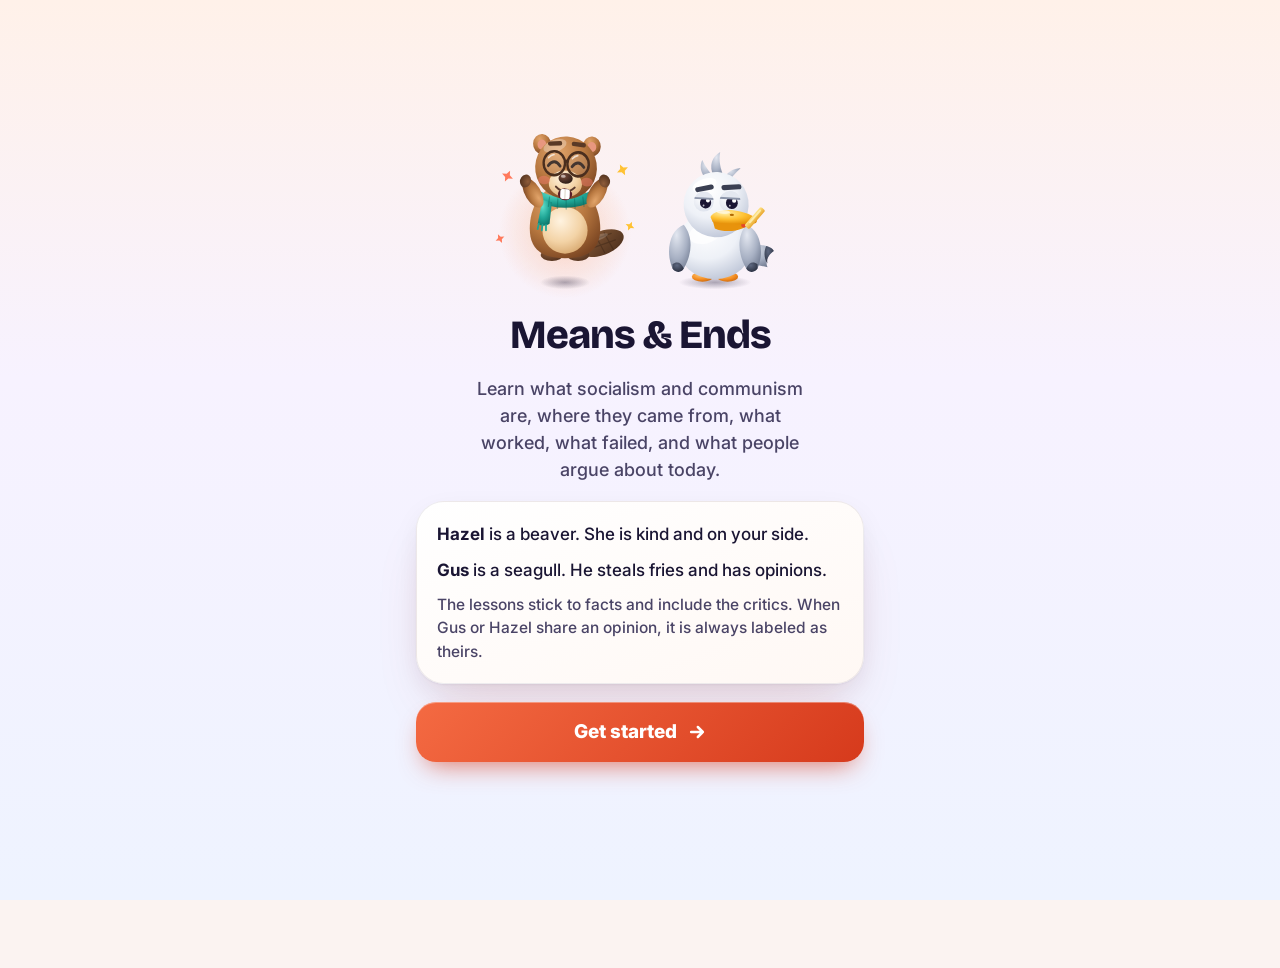
==== index.html @ 2f2f511d "Add game engine, mascots, first two levels of lessons and content checks Co-Authored-By: Claude Fabl" ====
<!doctype html>
<html lang="en">
<head>
<meta charset="utf-8">
<meta name="viewport" content="width=device-width, initial-scale=1, viewport-fit=cover">
<title>Means &amp; Ends</title>
<meta name="description" content="Learn what socialism and communism are, where they came from, what worked and what failed.">
<meta name="theme-color" content="#FFF1E9">
<link rel="manifest" href="manifest.webmanifest">
<link rel="icon" href="icons/icon-192.png">
<link rel="apple-touch-icon" href="icons/apple-touch-icon.png">
<meta name="apple-mobile-web-app-capable" content="yes">
<meta name="mobile-web-app-capable" content="yes">
<meta name="apple-mobile-web-app-title" content="Means & Ends">
<meta name="apple-mobile-web-app-status-bar-style" content="default">
<link rel="preconnect" href="https://fonts.googleapis.com">
<link rel="preconnect" href="https://fonts.gstatic.com" crossorigin>
<link rel="stylesheet" href="https://fonts.googleapis.com/css2?family=Bricolage+Grotesque:opsz,wght@12..96,600;12..96,700;12..96,800&family=Inter:wght@400;500;600;700;800;900&display=swap">
<style>
/* Means & Ends. Soft, layered, modern: big radii, gentle gradients, frosted bars, vermilion accent. */
:root{
  --bg:linear-gradient(180deg,#FFF1E9 0%,#F7F2FF 42%,#EEF3FF 100%);--bgflat:#FBF3F1;
  --card:linear-gradient(160deg,#FFFFFF 0%,#FFF8F4 100%);--solid:#FFFFFF;--line:rgba(26,21,51,.08);
  --glass:rgba(255,255,255,.75);--bar:rgba(255,250,247,.68);
  --sh:0 1px 2px rgba(26,21,51,.05),0 10px 30px -6px rgba(26,21,51,.10),0 30px 60px -20px rgba(214,58,28,.16);
  --shs:0 1px 2px rgba(26,21,51,.06),0 6px 16px -6px rgba(26,21,51,.14);
  --ink:#1A1533;--ink2:#4A4466;--ink3:#6F6890;
  --acc:#F2603A;--acct:#C2341B;--accs:rgba(242,96,58,.13);
  --btn:linear-gradient(135deg,#F46A42 0%,#D63A1C 100%);--btnsh:0 12px 26px -10px rgba(214,58,28,.7),inset 0 1px 0 rgba(255,255,255,.35);
  --halo:radial-gradient(circle,rgba(255,177,92,.45) 0%,rgba(255,177,92,0) 70%);
  --track:rgba(26,21,51,.10);--flame:#D9580A;--heart:#D81B50;
  --ok:#0E8A44;--okt:#0B6E36;--oks:rgba(14,138,68,.12);--okbtn:linear-gradient(135deg,#27B565 0%,#0E8A44 100%);
  --bad:#D0224F;--badt:#B01840;--bads:rgba(208,34,79,.10);--badbtn:linear-gradient(135deg,#F0477A 0%,#C81E46 100%);
  --teal:#0D7C6F;--teals:rgba(31,165,149,.14);--gold:#B77700;
  --sel:linear-gradient(135deg,#FFF0E8 0%,#FFE2D4 100%);--selline:#F2603A;
  --ring:rgba(255,255,255,.7);--glow:rgba(242,96,58,.45);
  --lock:radial-gradient(circle at 35% 28%,#FFFFFF 0%,#F1EEF8 60%,#DCD6EA 100%);--locksh:0 10px 20px -8px rgba(26,21,51,.28),inset 0 -5px 8px rgba(26,21,51,.08),inset 0 4px 8px rgba(255,255,255,.9);--lockink:#7C7499;
  --h1:#D7F0E2;--h2:#E9F6EF;--h3:#E6F1FB;--h4:#EFF5FC;--tree1:#8FDBA8;--tree2:#3E9C63;--trunk:#9A6E4C;
  --roof:#C9C2E6;--bldg:#FFFFFF;--bldg2:#E4E0F2;--road:#FFF9F3;--roade:#F0E3D6;--roadd:#E2C9B2;--water:#BFE3F5;--sun:#FFD68A;
  --sheet:rgba(255,253,251,.94);--bubble:#FFFFFF;
  color-scheme:light;
}
:root[data-theme=dark]{
  --bg:radial-gradient(130% 70% at 50% 0%,#3B1631 0%,#1B1233 45%,#0D0A1C 100%);--bgflat:#150F28;
  --card:linear-gradient(160deg,rgba(255,255,255,.09) 0%,rgba(255,255,255,.04) 100%);--solid:#241B40;--line:rgba(255,255,255,.10);
  --glass:rgba(255,255,255,.08);--bar:rgba(20,14,38,.66);
  --sh:0 1px 2px rgba(0,0,0,.3),0 18px 40px -10px rgba(0,0,0,.55),0 0 60px -20px rgba(255,106,77,.35);
  --shs:0 6px 16px -6px rgba(0,0,0,.5);
  --ink:#F6F2FF;--ink2:#C9C2E0;--ink3:#A79FC4;
  --acc:#FF7A57;--acct:#FF9677;--accs:rgba(255,122,87,.16);
  --btn:linear-gradient(135deg,#FF7550 0%,#DA3E1F 100%);--btnsh:0 0 34px -4px rgba(255,106,77,.55),inset 0 1px 0 rgba(255,255,255,.3);
  --halo:radial-gradient(circle,rgba(255,140,90,.35) 0%,rgba(255,140,90,0) 70%);
  --track:rgba(255,255,255,.14);--flame:#FF9A4A;--heart:#FF5C82;
  --ok:#3DDC84;--okt:#6BE8A2;--oks:rgba(61,220,132,.14);--okbtn:linear-gradient(135deg,#2FBF6E 0%,#12894A 100%);
  --bad:#FF5C82;--badt:#FF8FA9;--bads:rgba(255,92,130,.14);--badbtn:linear-gradient(135deg,#F0477A 0%,#C81E46 100%);
  --teal:#5FE0CC;--teals:rgba(95,224,204,.14);--gold:#FFC65C;
  --sel:linear-gradient(135deg,rgba(255,122,87,.30) 0%,rgba(255,122,87,.16) 100%);--selline:#FF7A57;
  --ring:rgba(255,255,255,.07);--glow:rgba(255,106,77,.6);
  --lock:radial-gradient(circle at 35% 28%,#4A4168 0%,#2E2747 60%,#1E1833 100%);--locksh:0 10px 20px -8px rgba(0,0,0,.6),inset 0 -5px 8px rgba(0,0,0,.3),inset 0 3px 6px rgba(255,255,255,.12);--lockink:#A79FC4;
  --h1:#1E2A40;--h2:#161C30;--h3:#241D40;--h4:#1A1530;--tree1:#3F8F6A;--tree2:#1D4D3A;--trunk:#5A4234;
  --roof:#4B3F78;--bldg:#2E2748;--bldg2:#3B3360;--road:#2A2344;--roade:#1F1A36;--roadd:#5B4F86;--water:#1F3A5C;--sun:#7A4A5E;
  --sheet:rgba(30,22,54,.94);--bubble:#2E2450;
  color-scheme:dark;
}
*{box-sizing:border-box;-webkit-tap-highlight-color:transparent}
html{-webkit-text-size-adjust:100%}
body{margin:0;min-height:100vh;min-height:100dvh;background:var(--bgflat);color:var(--ink);font:500 17px/1.5 Inter,system-ui,-apple-system,sans-serif;overscroll-behavior-y:none}
body::before{content:"";position:fixed;inset:0;background:var(--bg);z-index:-1}
h1,h2,h3,.disp{font-family:'Bricolage Grotesque',Inter,sans-serif;letter-spacing:-.025em;line-height:1.1;margin:0}
h1{font-weight:800;font-size:32px}h2{font-weight:800;font-size:26px}h3{font-weight:800;font-size:21px}
p{margin:0}button,input,select,textarea{font:inherit;color:inherit}
button{cursor:pointer;border:0;background:none;padding:0;touch-action:manipulation}
.muted{color:var(--ink2)}.num{font-variant-numeric:tabular-nums}
:focus-visible{outline:3px solid var(--acc);outline-offset:3px;border-radius:12px}
.mascot{display:inline-block;line-height:0;flex-shrink:0}.mascot svg{display:block;overflow:visible}
#app{max-width:480px;margin:0 auto;padding:calc(96px + env(safe-area-inset-top)) 0 calc(104px + env(safe-area-inset-bottom));min-height:100dvh;position:relative}
.page{padding:0 16px;display:flex;flex-direction:column;gap:18px}

/* bars */
.top{position:fixed;left:0;right:0;top:0;z-index:20;background:var(--bar);backdrop-filter:blur(22px) saturate(1.6);-webkit-backdrop-filter:blur(22px) saturate(1.6);border-bottom:1px solid var(--line);padding-top:env(safe-area-inset-top)}
.topin{max-width:480px;margin:0 auto;padding:12px 16px 10px;display:flex;flex-direction:column;gap:8px}
.toprow{display:flex;align-items:center;justify-content:space-between;gap:10px}
.pill{display:inline-flex;align-items:center;gap:6px;min-height:44px;padding:0 14px;border-radius:22px;border:1px solid var(--line);background:var(--glass);font-weight:700;font-size:16px;box-shadow:var(--shs);transition:transform .15s}
.pill:active{transform:scale(.96)}
.stats{display:flex;align-items:center;gap:14px}
.stat{display:flex;align-items:center;gap:4px;font-weight:800;font-size:18px;min-height:44px}
.stat small{font-weight:600;font-size:13px;color:var(--ink2)}
.stat.flame{color:var(--flame)}.stat.heart{color:var(--heart)}
.slim[hidden]{display:none}
.slim{align-self:center;display:flex;align-items:center;gap:6px;min-height:32px;padding:0 14px;border-radius:999px;background:var(--accs);color:var(--acct);font-weight:700;font-size:13.5px}
.nav{position:fixed;left:0;right:0;bottom:0;z-index:20;background:var(--bar);backdrop-filter:blur(22px) saturate(1.6);-webkit-backdrop-filter:blur(22px) saturate(1.6);border-top:1px solid var(--line);padding-bottom:env(safe-area-inset-bottom)}
.navin{max-width:480px;margin:0 auto;display:grid;grid-template-columns:repeat(4,minmax(0,1fr));padding:8px 10px 12px}
.tab{display:flex;flex-direction:column;align-items:center;gap:3px;color:var(--ink2);font-weight:700;font-size:12.5px;min-height:56px}
.tab i{display:flex;align-items:center;justify-content:center;width:60px;height:36px;border-radius:18px;transition:transform .35s cubic-bezier(.3,1.7,.5,1),background .2s}
.tab.on{color:var(--acct);font-weight:800}
.tab.on i{background:var(--btn);color:#fff;box-shadow:0 6px 14px -4px rgba(214,58,28,.55);transform:translateY(-2px)}
.tab.on i svg{animation:pop .45s cubic-bezier(.3,1.7,.5,1)}
@keyframes pop{0%{transform:scale(.6) rotate(-12deg)}100%{transform:none}}

/* cards and buttons */
.card{background:var(--card);border:1px solid var(--line);border-radius:28px;box-shadow:var(--sh);padding:20px}
.btn{display:flex;align-items:center;justify-content:center;gap:10px;min-height:60px;width:100%;padding:0 22px;border-radius:20px;background:var(--btn);color:#fff;font-weight:800;font-size:19px;box-shadow:var(--btnsh);transition:transform .15s,filter .15s,opacity .2s}
.btn:active{transform:scale(.97);filter:brightness(.94)}
.btn.sm{min-height:46px;width:auto;font-size:15.5px;border-radius:16px;padding:0 16px}
.btn.ghost{background:var(--glass);color:var(--ink);border:1px solid var(--line);box-shadow:var(--shs)}
.btn.ok{background:var(--okbtn);box-shadow:0 12px 26px -10px rgba(14,138,68,.75),inset 0 1px 0 rgba(255,255,255,.3)}
.btn.bad{background:var(--badbtn);box-shadow:0 12px 26px -10px rgba(200,30,70,.7),inset 0 1px 0 rgba(255,255,255,.3)}
.btn[disabled]{background:var(--track);color:var(--ink3);box-shadow:none;cursor:default}
.link{color:var(--acct);font-weight:700;text-decoration:underline;text-underline-offset:3px;min-height:44px;display:inline-flex;align-items:center}
.chip{display:inline-flex;align-items:center;gap:7px;padding:6px 12px;border-radius:999px;background:var(--accs);color:var(--acct);font-weight:800;font-size:13.5px}
.chip.teal{background:var(--teals);color:var(--teal)}
.kicker{font-weight:700;font-size:13px;letter-spacing:.04em;text-transform:uppercase;color:var(--acct)}

/* home */
.today{margin:34px 16px 0;display:flex;flex-direction:column;gap:14px;position:relative}
.todayrow{display:flex;align-items:flex-end;gap:6px;min-height:132px}
.todaym{position:relative;width:146px;height:140px;flex-shrink:0;margin:-52px 0 0 -14px}
.todaym::before{content:"";position:absolute;left:6px;top:20px;width:140px;height:140px;border-radius:50%;background:var(--halo)}
.todaym .mascot{position:absolute;left:0;bottom:-14px}
.todayt{display:flex;flex-direction:column;gap:5px;padding-bottom:6px;min-width:0}
.todayt b{font:800 28px/1.06 'Bricolage Grotesque',Inter,sans-serif;letter-spacing:-.03em}
.todayt span:last-child{font-size:15px;line-height:1.35;color:var(--ink2)}
.uhead{margin:34px 16px 0;display:flex;flex-direction:column;gap:8px}
.uhead .row{display:flex;align-items:center;justify-content:space-between;gap:8px;flex-wrap:wrap}
.uhead p{font-size:16.5px;line-height:1.45;color:var(--ink2)}
.stage{position:relative;width:100%;margin-top:10px;overflow:hidden}
.stage>svg{position:absolute;left:0;top:0;width:100%;height:100%}
.node{position:absolute;width:66px;height:66px;margin:-33px 0 0 -33px;border-radius:50%;display:flex;align-items:center;justify-content:center;color:#fff;transition:transform .2s cubic-bezier(.3,1.7,.5,1);z-index:2}
.node:active{transform:scale(.92)}
.node.done{background:radial-gradient(circle at 35% 28%,#FF9A6E 0%,#EE5530 50%,#B8301A 100%);box-shadow:0 12px 22px -8px rgba(190,50,20,.6),inset 0 -6px 10px rgba(80,10,0,.25),inset 0 4px 8px rgba(255,255,255,.45)}
.node.cur{width:78px;height:78px;margin:-39px 0 0 -39px;background:radial-gradient(circle at 35% 28%,#FFA27A 0%,#F2603A 45%,#C2341B 100%);box-shadow:0 0 0 10px var(--ring),0 0 40px 8px var(--glow),0 14px 26px -8px rgba(200,55,25,.7),inset 0 -7px 12px rgba(80,10,0,.28),inset 0 5px 10px rgba(255,255,255,.5);animation:breathe 2.6s ease-in-out infinite}
@keyframes breathe{50%{box-shadow:0 0 0 13px var(--ring),0 0 54px 14px var(--glow),0 14px 26px -8px rgba(200,55,25,.7),inset 0 -7px 12px rgba(80,10,0,.28),inset 0 5px 10px rgba(255,255,255,.5)}}
.node.lock{background:var(--lock);box-shadow:var(--locksh);color:var(--lockink)}
.node.cp{border-radius:22px}
.node.cp.done{background:radial-gradient(circle at 35% 28%,#FFE08A 0%,#F2B21D 50%,#B77700 100%);box-shadow:0 12px 22px -8px rgba(183,119,0,.6),inset 0 -6px 10px rgba(80,50,0,.25),inset 0 4px 8px rgba(255,255,255,.5)}
.tip{position:absolute;transform:translate(-50%,-100%);padding:7px 14px;border-radius:14px;background:var(--bubble);color:var(--acct);font-weight:800;font-size:15px;box-shadow:var(--shs);z-index:3;white-space:nowrap;animation:bob 2s ease-in-out infinite;pointer-events:none}
@keyframes bob{50%{transform:translate(-50%,calc(-100% - 5px))}}
.walker{position:absolute;z-index:3;transition:left .9s cubic-bezier(.5,0,.3,1),top .9s cubic-bezier(.5,0,.3,1);transform:translate(-50%,-88%)}
.nlabel{position:absolute;font-weight:700;font-size:13.5px;line-height:1.25;color:var(--ink2);width:118px;z-index:2;pointer-events:none}
.nlabel.cur{color:var(--ink);font-weight:800}

/* session overlay */
#ov{position:fixed;inset:0;z-index:40;display:none;background:var(--bgflat);overflow:hidden}
#ov::before{content:"";position:absolute;inset:0;background:var(--bg)}
#ov.on{display:block}
#conf{position:absolute;inset:0;width:100%;height:100%;z-index:0;pointer-events:none}
.sess{position:relative;z-index:1;max-width:480px;height:100%;margin:0 auto;display:flex;flex-direction:column;padding-top:env(safe-area-inset-top)}
.shead{display:flex;align-items:center;gap:12px;padding:14px 16px 6px}
.x{width:44px;height:44px;border-radius:50%;border:1px solid var(--line);background:var(--glass);color:var(--ink2);display:flex;align-items:center;justify-content:center;box-shadow:var(--shs);flex-shrink:0}
.prog{flex:1;height:16px;border-radius:8px;background:var(--track);overflow:hidden}
.prog i{display:block;height:100%;border-radius:8px;background:var(--btn);box-shadow:inset 0 3px 0 rgba(255,255,255,.35);transition:width .5s cubic-bezier(.3,1.4,.5,1)}
.sbody{flex:1;overflow-y:auto;padding:10px 16px 20px;display:flex;flex-direction:column;gap:16px;-webkit-overflow-scrolling:touch}
.sfoot{padding:10px 16px calc(18px + env(safe-area-inset-bottom))}
.qtop{display:flex;align-items:center;justify-content:space-between;min-height:34px;gap:8px}
.combo{display:inline-flex;align-items:center;gap:6px;padding:7px 14px;border-radius:999px;background:linear-gradient(135deg,#FF9A3D,#E8550F);color:#fff;font-weight:900;font-size:15px;box-shadow:0 8px 20px -6px rgba(232,101,15,.6);transform:rotate(-3deg);animation:pop .5s cubic-bezier(.3,1.9,.5,1)}
.qrow{display:flex;align-items:flex-end;gap:4px;min-height:112px}
.qrow h1{flex:1;font-size:26px;line-height:1.18}
.qrow .mascot{margin-right:-8px}
.fig{margin:0;display:flex;flex-direction:column;gap:10px;padding:18px 20px;border-radius:24px;background:var(--card);border:1px solid var(--line);box-shadow:var(--sh)}
.fig blockquote{margin:0;font:700 18.5px/1.4 'Bricolage Grotesque',Inter,sans-serif;letter-spacing:-.01em}
.fig figcaption{font-weight:600;font-size:14px;color:var(--ink2)}
.fig.case p{font-size:17px;line-height:1.5;font-weight:500}
.bars{display:flex;flex-direction:column;gap:9px}
.bar{display:grid;grid-template-columns:minmax(0,38%) 1fr auto;gap:8px;align-items:center;font-weight:700;font-size:14.5px}
.bar i{display:block;height:18px;border-radius:9px;background:var(--btn);min-width:4px}
.bar:nth-child(even) i{background:linear-gradient(135deg,#5FE0CC,#1FA595)}
.opts{display:grid;grid-template-columns:1fr;gap:12px}
.opts.two{grid-template-columns:repeat(2,minmax(0,1fr))}
.opt{position:relative;min-height:68px;padding:16px 18px;border-radius:22px;text-align:left;font-weight:700;font-size:17px;line-height:1.3;display:flex;align-items:center;justify-content:space-between;gap:10px;background:var(--card);border:2px solid var(--line);box-shadow:var(--shs);transition:transform .16s cubic-bezier(.3,1.6,.5,1),box-shadow .2s,border-color .15s,background .15s}
.opts.two .opt{min-height:92px}
.opt:active{transform:scale(.96);box-shadow:none}
.opt.sel{background:var(--sel);border-color:var(--selline);box-shadow:0 0 0 4px var(--accs),0 14px 28px -10px rgba(214,58,28,.5);transform:translateY(-3px) scale(1.015)}
.opt.ok{background:var(--okbtn);border-color:transparent;color:#fff}
.opt.bad{background:var(--badbtn);border-color:transparent;color:#fff}
.opt.dim{opacity:.55}
.opt .mk{flex-shrink:0;width:28px;height:28px;border-radius:50%;background:rgba(255,255,255,.28);display:flex;align-items:center;justify-content:center}
.opt .n{flex-shrink:0;width:30px;height:30px;border-radius:50%;background:var(--btn);color:#fff;font-weight:800;font-size:15px;display:flex;align-items:center;justify-content:center}
.locked .opt{pointer-events:none}
.cols{display:grid;grid-template-columns:repeat(2,minmax(0,1fr));gap:10px}
.cols .opt{min-height:60px;padding:12px 14px;font-size:15.5px}
.buckets{display:grid;gap:10px;grid-template-columns:repeat(2,minmax(0,1fr))}
.buckets.three{grid-template-columns:repeat(3,minmax(0,1fr))}
.bucket{min-height:112px;border-radius:22px;border:2px dashed var(--ink3);padding:10px;display:flex;flex-direction:column;gap:8px;align-items:stretch;text-align:left;background:var(--glass)}
.bucket.hot{border-color:var(--acc);background:var(--accs)}
.bucket b{font-weight:800;font-size:14.5px;color:var(--ink2)}
.tok{min-height:44px;padding:9px 13px;border-radius:15px;background:var(--card);border:2px solid var(--line);box-shadow:var(--shs);font-weight:700;font-size:15px;line-height:1.25;text-align:left;transition:transform .16s cubic-bezier(.3,1.6,.5,1)}
.tok:active{transform:scale(.95)}
.tok.sel{background:var(--sel);border-color:var(--selline);box-shadow:0 0 0 4px var(--accs)}
.tok.ok{background:var(--oks);border-color:var(--ok)}.tok.bad{background:var(--bads);border-color:var(--bad)}
.pool{display:flex;flex-wrap:wrap;gap:8px;min-height:48px}
.hint{font-weight:600;font-size:14.5px;color:var(--ink2)}
textarea.ans{width:100%;min-height:120px;border-radius:20px;border:2px solid var(--line);background:var(--solid);padding:14px 16px;font-size:16.5px;line-height:1.45;resize:vertical}
.model{padding:16px 18px;border-radius:22px;background:var(--teals);font-size:16px;line-height:1.5}
.model b{display:block;font-size:12px;letter-spacing:.06em;text-transform:uppercase;color:var(--teal);margin-bottom:4px}
.rate{display:grid;grid-template-columns:repeat(3,minmax(0,1fr));gap:8px}
.teach{display:flex;flex-direction:column;gap:14px}
.teach .fact{padding:20px;border-radius:26px;background:var(--card);border:1px solid var(--line);box-shadow:var(--sh);font-size:18.5px;line-height:1.5;font-weight:500}
.teach .fact b{font-weight:800}
.shake{animation:shake .45s}
@keyframes shake{20%{transform:translateX(-9px)}40%{transform:translateX(8px)}60%{transform:translateX(-6px)}80%{transform:translateX(4px)}}

/* feedback sheet */
.sheet{position:absolute;left:0;right:0;bottom:0;z-index:4;max-width:480px;margin:0 auto;max-height:86%;overflow-y:auto;display:flex;flex-direction:column;gap:12px;padding:22px 18px calc(22px + env(safe-area-inset-bottom));border-radius:32px 32px 0 0;background:var(--sheet);border-top:1px solid var(--line);box-shadow:0 -20px 50px -20px rgba(26,21,51,.35);backdrop-filter:blur(24px);-webkit-backdrop-filter:blur(24px);animation:up .5s cubic-bezier(.25,1.35,.5,1)}
@keyframes up{0%{transform:translateY(100%)}100%{transform:none}}
.shd{display:flex;align-items:center;gap:10px}
.shd .dot{width:36px;height:36px;border-radius:50%;display:flex;align-items:center;justify-content:center;flex-shrink:0}
.shd b{font:800 27px 'Bricolage Grotesque',Inter,sans-serif;letter-spacing:-.02em}
.shd .r{margin-left:auto;font-weight:800;font-size:15px}
.sheet.ok .shd{color:var(--okt)}.sheet.ok .dot{background:var(--okbtn)}
.sheet.bad .shd{color:var(--badt)}.sheet.bad .dot{background:var(--badbtn)}
.sheet.ok .r{padding:6px 12px;border-radius:999px;background:var(--oks)}
.sheet p{font-size:16px;line-height:1.5}
.say{display:flex;align-items:center;gap:2px;margin:0 0 -4px -10px}
.bub{flex:1;padding:12px 14px;border-radius:20px 20px 20px 6px;background:var(--bubble);box-shadow:var(--shs);font-weight:600;font-size:15px;line-height:1.4;min-width:0}
.bub b{display:block;font-weight:800;font-size:11px;letter-spacing:.06em;text-transform:uppercase;color:var(--ink2);margin-bottom:3px}
.bub.hz b{color:var(--teal)}

/* results, modal, misc */
.center{flex:1;display:flex;flex-direction:column;align-items:center;justify-content:center;gap:16px;text-align:center;padding:10px 6px}
.duo{display:flex;align-items:flex-end;justify-content:center;gap:0}
.tiles{display:grid;grid-template-columns:repeat(3,minmax(0,1fr));gap:10px;width:100%}
.tile{padding:14px 8px;border-radius:22px;background:var(--card);border:1px solid var(--line);box-shadow:var(--shs);display:flex;flex-direction:column;gap:2px;align-items:center}
.tile b{font:800 28px 'Bricolage Grotesque',Inter,sans-serif}.tile small{font-weight:700;font-size:13px;color:var(--ink2)}
.stamp{display:inline-block;padding:10px 22px;border:5px solid var(--acct);color:var(--acct);border-radius:16px;font:800 26px 'Bricolage Grotesque',Inter,sans-serif;letter-spacing:.02em;text-transform:uppercase;transform:rotate(-8deg);animation:stamp .7s cubic-bezier(.2,1.5,.4,1) .35s both}
@keyframes stamp{0%{transform:rotate(-8deg) scale(3.2);opacity:0}55%{transform:rotate(-8deg) scale(.9);opacity:1}100%{transform:rotate(-8deg) scale(1);opacity:1}}
.modal{position:fixed;inset:0;z-index:60;background:rgba(13,10,28,.45);display:flex;align-items:flex-end;justify-content:center;animation:fade .2s}
@keyframes fade{0%{opacity:0}}
.mbox{width:100%;max-width:480px;max-height:88dvh;overflow-y:auto;background:var(--sheet);backdrop-filter:blur(24px);-webkit-backdrop-filter:blur(24px);border-radius:32px 32px 0 0;padding:22px 18px calc(22px + env(safe-area-inset-bottom));display:flex;flex-direction:column;gap:14px;animation:up .45s cubic-bezier(.25,1.3,.5,1)}
.mbox h2{padding-right:50px}.mbox .x{position:absolute;right:16px;top:16px}
.mbox{position:relative}
.trk{display:flex;align-items:center;gap:12px;padding:14px 16px;border-radius:22px;background:var(--card);border:2px solid var(--line);box-shadow:var(--shs);text-align:left;width:100%}
.trk.on{border-color:var(--selline);background:var(--sel)}
.trk div{flex:1;min-width:0}.trk b{display:block;font-weight:800;font-size:17px}.trk small{font-size:14px;color:var(--ink2);font-weight:600}
.guide h3{margin:10px 0 6px;font-size:18px}.guide li{margin:0 0 8px;font-size:16px;line-height:1.45}.guide ul{margin:0;padding-left:20px}
.pagehead{display:flex;align-items:center;gap:8px}
.setrow{display:flex;align-items:center;justify-content:space-between;gap:12px;padding:12px 0;border-top:1px solid var(--line);font-weight:700;font-size:16px}
.setrow:first-of-type{border-top:0}.setrow small{font-weight:500;font-size:13.5px;color:var(--ink2)}
select,.textin{min-height:46px;border-radius:14px;border:1px solid var(--line);background:var(--solid);padding:0 12px;font-weight:700;font-size:16px;max-width:60%}
.textin{width:100%;max-width:none}
.seg{display:grid;grid-template-columns:repeat(2,minmax(0,1fr));padding:4px;border-radius:18px;background:var(--track);gap:4px}
.seg button{min-height:44px;border-radius:14px;font-weight:800;font-size:15px;color:var(--ink2)}
.seg button.on{background:var(--solid);color:var(--ink);box-shadow:var(--shs)}
.lbrow{display:flex;align-items:center;gap:12px;padding:12px 0;border-top:1px solid var(--line)}
.lbrow:first-child{border-top:0}
.lbrow .rank{width:24px;font-weight:800;color:var(--ink2);text-align:center}
.lbrow .av{width:42px;height:42px;border-radius:50%;display:flex;align-items:center;justify-content:center;color:#fff;font-weight:800;font-size:18px;background:var(--btn);flex-shrink:0}
.lbrow .who{flex:1;min-width:0;display:flex;flex-direction:column}.lbrow .who b{font-weight:800;white-space:nowrap;overflow:hidden;text-overflow:ellipsis}
.lbrow .who small{font-size:13px;color:var(--ink2);font-weight:600}
.lbrow .pts{font-weight:800;font-size:18px}.lbrow .pts small{font-size:12px;color:var(--ink2);margin-left:3px}
.lbrow.me{background:var(--accs);margin:0 -12px;padding:12px;border-radius:18px;border-top-color:transparent}
.pcard{display:flex;align-items:center;gap:14px;text-align:left;width:100%}
.pcard div{flex:1;min-width:0}.pcard b{display:block;font:800 21px 'Bricolage Grotesque',Inter,sans-serif}.pcard small{font-size:14.5px;color:var(--ink2);font-weight:600;line-height:1.35;display:block;margin-top:2px}
.toast{position:fixed;left:50%;bottom:calc(112px + env(safe-area-inset-bottom));transform:translateX(-50%);z-index:80;background:var(--ink);color:var(--bgflat);padding:12px 18px;border-radius:18px;font-weight:700;font-size:15px;box-shadow:var(--sh);max-width:88vw;text-align:center;animation:up .35s}
.week{display:grid;grid-template-columns:repeat(7,1fr);gap:6px;align-items:end;height:92px}
.week div{display:flex;flex-direction:column;align-items:center;justify-content:flex-end;gap:5px;height:100%;font-size:12px;font-weight:700;color:var(--ink2)}
.week i{display:block;width:100%;border-radius:8px;background:var(--btn);min-height:5px}
.week .z i{background:var(--track)}
details summary{font-weight:700;min-height:44px;display:flex;align-items:center;cursor:pointer}
@media (max-width:359px){.qrow h1{font-size:23px}.opt{font-size:16px}.todayt b{font-size:24px}}
@media (prefers-reduced-motion:reduce){*,*::before,*::after{animation:none!important;transition:none!important}}
.center .bub{flex:none;max-width:340px;text-align:left}
.stage{-webkit-mask-image:linear-gradient(180deg,transparent 0,#000 5%,#000 95%,transparent 100%);mask-image:linear-gradient(180deg,transparent 0,#000 5%,#000 95%,transparent 100%)}

</style>
</head>
<body>
<header class="top" id="top"></header>
<main id="app"></main>
<nav class="nav" id="nav" aria-label="Main"></nav>
<div id="ov" role="dialog" aria-label="Lesson"><canvas id="conf" aria-hidden="true"></canvas><div id="sroot" style="position:absolute;inset:0;z-index:1"></div></div>
<noscript>Means &amp; Ends needs JavaScript turned on.</noscript>
<script>window.ME_BUILD='1795674609';</script>
<script>
/* Lesson content format.
   U({id, track, title, blurb, scene, lessons:[{t, sub, items:[[teach, question, {g, h}?], ...]}]})
   Every question travels with the text that teaches it, so nothing is ever quizzed before it is taught.
   The right answer is written first; the app shuffles options every time a question is shown. */
const UNITS=[];
function U(o){UNITS.push(o)}
const M=(q,o,x)=>({t:'mc',q,o,x});                       // o[0] is correct
const TF=(q,a,x)=>({t:'tf',q,a,x});                      // a is true or false
const PICK=(q,yes,no,x)=>({t:'pick',q,yes,no,x});        // choose every one that fits
const PAIR=(q,p,x)=>({t:'pair',q,p,x});                  // p: [[left,right],...]
const SORT=(q,g,x)=>({t:'sort',q,g,x});                  // g: {group:[items]}
const ORD=(q,o,x)=>({t:'ord',q,o,x});                    // o: items in the right order
const EX=(q,model)=>({t:'ex',q,model});                  // explain in your own words, self-rated
const SRC=(text,cite,q)=>(q.src={text,cite},q);          // read a primary source first
const DATA=(title,rows,q,note)=>(q.data={title,rows,note},q); // read a chart first: rows [[label,value,display?],...]
const CASE=(text,q)=>(q.cs=text,q);                      // apply the idea to a real situation
const TRACKS=[
 {id:'g8',name:'8th grade',sub:'Start here. Plain words, big ideas.'},
 {id:'hs',name:'High school',sub:'How the systems work and where they split.'},
 {id:'co',name:'College',sub:'Theory, evidence and the hard arguments.'},
 {id:'gr',name:'Graduate',sub:'The debates scholars still fight about.'},
 {id:'wa',name:'Seattle & Washington',sub:'Strikes, co-ops and public power close to home.'},
 {id:'live',name:'Live Desk',sub:'What is happening now. Refreshed on the 1st of each month.'}
];
function kindOf(q){return q.src?'source':q.data?'chart':q.cs?'apply':({mc:'choice',tf:'choice',pick:'pick',pair:'match',sort:'sort',ord:'order',ex:'explain'})[q.t]}
function prepContent(){
 const QS={};
 UNITS.forEach(u=>{u.qs=[];u.lessons.forEach((l,li)=>{l.items=l.items.map((it,qi)=>{const q=it[1];q.id=u.id+'.'+li+'.'+qi;q.teach=it[0];q.unit=u.id;q.kind=kindOf(q);if(it[2]){q.g=it[2].g;q.h=it[2].h}QS[q.id]=q;u.qs.push(q);return q})})});
 return QS}
if(typeof module!=='undefined')module.exports={UNITS,U,M,TF,PICK,PAIR,SORT,ORD,EX,SRC,DATA,CASE,TRACKS,kindOf,prepContent};

/* ===== 8th grade: plain words, big ideas ===== */
U({id:'g8a',track:'g8',title:'The big words',scene:'meadow',blurb:'Capitalism, socialism and communism: what each word really means.',lessons:[
{t:'Who owns the bakery?',sub:'Capitalism and socialism',items:[
 ["An **economic system** is the set of rules a society uses to decide who owns things, who does the work, and who gets what is made.",
  M("What does an economic system decide?",["Who owns things and who gets what is made","Which party will win the next big election","What language the schools have to teach in","How tall new buildings are allowed to be"],"An economic system is about ownership, work and who gets the results.")],
 ["The **means of production** are the things used to make goods: factories, farms, machines, tools and land. A bakery's ovens count. The loaf you take home does not.",
  SORT("Means of production, or personal belongings?",{"Means of production":["A factory","A fleet of delivery trucks","Farmland"],"Personal belongings":["Your toothbrush","Your sneakers","Your phone"]},"Means of production are used to make things for sale. Personal belongings are for your own use.")],
 ["Under **capitalism**, most means of production are privately owned. Owners hire workers for wages and try to earn a profit by selling in markets.",
  CASE("Dana owns a bakery. She pays six bakers an hourly wage and keeps whatever money is left after the bills are paid.",M("Which system does this describe?",["Capitalism","Socialism","Communism","A planned economy"],"A private owner, hired wage workers and profit are the basic parts of capitalism.")),{g:"Dana keeps the profit. I keep the crumbs. We all have a system."}],
 ["Under **socialism**, the means of production are owned in common: by the workers themselves, by the community, or by the public through the government. The aim is for the people who do the work to share control and the rewards.",
  PICK("Which of these are examples of social ownership?",["A bakery owned by its bakers","A water system owned by a city","A railway owned by the public"],["A bakery owned by one investor","A chain owned by shareholders"],"Social ownership can mean workers, a community or the public as a whole. One investor or a group of shareholders is private ownership.")],
 ["Socialists draw a line between **personal property** (your clothes, your phone, your home) and **productive property** (a factory or large farm where other people work). Socialism is about the second kind.",
  TF("Socialism means the government takes your clothes and your toothbrush.",false,"Socialist ideas are about who owns workplaces and resources, not your personal things. Critics reply that in practice some governments did seize homes and small shops too.")]
]},
{t:'Communism: the far horizon',sub:'One word, two meanings',items:[
 ["In the writing of Karl Marx, **communism** is a future society with no social classes, no money and no state, where goods are shared freely.",
  SRC("From each according to his ability, to each according to his needs!","Karl Marx, Critique of the Gotha Programme, 1875",M("What is this slogan describing?",["People give what they can and take what they need","Every worker is paid exactly the same wage, whatever the job","The hardest workers get the most goods","The state assigns each person a job"],"The slogan describes sharing by need. It is not equal pay, and it is not pay for effort."))],
 ["No country has ever reached that stage. The Soviet Union and China were run by **Communist parties**, and they called their own systems socialist: a step on the way.",
  TF("The Soviet Union said it had already reached full communism.",false,"Its leaders said they were building socialism on the road to communism. Critics point out that the state there grew stronger instead of fading away.")],
 ["So the word is used two ways: for the **far-off goal** (a classless, stateless society) and for the **one-party states** run by Communist parties in the 1900s. Mixing these up starts a lot of arguments.",
  SORT("Which meaning of 'communism' fits?",{"The far-off goal":["No social classes","No state at all","Goods shared by need"],"One-party states":["A single ruling party","A powerful secret police","Five-year plans"]},"Marx's goal had no state. The countries run by Communist parties had very strong states.")],
 ["A **market** is buying and selling where prices move with supply and demand. A **planned economy** is one where a central office decides what gets made and what it costs. Real countries mix the two.",
  PAIR("Match each idea to what it looks like.",[["Market","Prices move with supply and demand"],["Central plan","An office sets production targets"],["Private ownership","A person or company owns the firm"],["Social ownership","Workers or the public own the firm"]],"Ownership (private or social) and coordination (market or plan) are two separate questions.")],
 ["To sum up: capitalism and socialism differ most on **who owns the workplaces**. Communism, in Marx's sense, is a further stage where classes and the state are gone.",
  EX("In your own words, what is the main difference between capitalism and socialism?","It comes down to who owns the means of production. Under capitalism, private owners own the factories, farms and companies and hire workers for wages. Under socialism those things are owned in common, by the workers, the community or the public.")]
]}]});

U({id:'g8b',track:'g8',title:'Cousins, not twins',scene:'city',blurb:'Social democracy, democratic socialism and the welfare state are easy to mix up.',lessons:[
{t:'Is Sweden socialist?',sub:'Socialism versus the welfare state',items:[
 ["A **welfare state** is a government that uses taxes to pay for things like health care, schools, pensions and help for people out of work. Most rich countries have one, and most of their businesses are still privately owned.",
  M("What makes a country a welfare state?",["Taxes pay for health care, schools and other supports","The government owns every business, large and small","Workers elect the boss of each company","Money has been ended and goods are free"],"A welfare state is about public services paid for by taxes. Who owns the businesses is a different question.")],
 ["**Social democracy** keeps capitalism (private businesses and markets) but adds a strong welfare state, strong unions and rules on business. Sweden, Denmark and Norway are the usual examples.",
  CASE("In Denmark, most companies are privately owned and compete in markets. Taxes are high, and they pay for free college, health care and long parental leave.",M("What is the best label for this setup?",["Social democracy","Communism","Pure free-market capitalism","A planned economy"],"Private firms plus a big welfare state is social democracy. A Danish prime minister once said plainly that Denmark is a market economy, not a planned socialist one.")),{g:"Free college and everybody bikes. Suspicious. Where do the fries come from?"}],
 ["So **public services are not the same as socialism**. A public library or a fire department is a public service inside a capitalist economy. Socialism is about who owns and runs the workplaces.",
  SORT("Sort each example.",{"Welfare state program":["Public pensions for retirees","Free school lunches","Unemployment payments"],"Social ownership of a workplace":["A factory owned by its workers","A grocery store owned by its shoppers","A power company owned by the public"]},"Programs hand out services or money. Social ownership changes who owns and controls an enterprise.")],
 ["People on different sides blur these on purpose. Some critics call any public program 'socialism' to make it sound scary. Some fans call Nordic countries 'socialist' to make socialism sound safe.",
  TF("A country with public schools and public roads is socialist by definition.",false,"Nearly every capitalist country has public schools and roads. Those are public services, not social ownership of the economy.")],
 ["The Nordic countries do have some socialist-leaning features: very strong unions, and in Norway a huge publicly owned oil fund. But most of their economy is private business.",
  DATA("Share of workers who belong to a union (about 2019 to 2020)",[["Denmark",67,"67%"],["Sweden",65,"65%"],["Germany",16,"16%"],["United States",10,"10%"]],M("What does this chart show about the Nordic countries?",["Far more of their workers are in unions","Their governments own all the factories","Their workers are paid less than Americans","They have fewer workers than Germany"],"Union membership in Denmark and Sweden is several times higher than in Germany or the United States. That is a big part of the Nordic model."),"Source: OECD")]
]},
{t:'Two kinds of socialist',sub:'Democratic socialism and its neighbors',items:[
 ["**Democratic socialism** wants to go beyond the welfare state to real social ownership of big parts of the economy, and to get there through elections and keep free speech and many parties.",
  M("How do democratic socialists differ from social democrats?",["They also want social ownership","They want to end elections and rule by one party","They oppose labor unions","They want lower taxes on business"],"Social democrats keep capitalism and soften it. Democratic socialists want to replace private ownership of major industries, by democratic means.")],
 ["Democratic socialists also split from the old Communist parties. They reject **one-party rule** and say socialism without democracy is not worth having.",
  PAIR("Match each label to its main idea.",[["Social democracy","Capitalism plus a strong welfare state"],["Democratic socialism","Social ownership won through elections"],["Marxism-Leninism","A single party leads the state"],["Free-market capitalism","Private firms with few rules"]],"The key questions are who owns the economy and whether there is real political democracy.")],
 ["The labels get messy in real life. Bernie Sanders calls himself a democratic socialist, but most of his platform (Medicare for All, free public college) would expand the welfare state.",
  CASE("A candidate promises free public college and health care for all, paid for by taxes. She does not propose public or worker ownership of companies.",M("By the definitions in this unit, her platform is closest to what?",["Social democracy","Communism","Democratic socialism","Anarchism"],"These are welfare state programs inside capitalism. Whatever label she uses, the platform itself is social democratic.")),{h:"Labels are slippery. Look at what a plan actually does."}],
 ["One quick test for any plan: ask **who would own the workplaces afterward**. If the answer is still private owners, it is reform within capitalism.",
  SORT("Would this change who owns workplaces?",{"Yes, changes ownership":["Workers buy their factory","A city takes over the power company"],"No, ownership stays the same":["Raising the minimum wage","Free bus passes for students","A higher tax on large incomes"]},"Wages, taxes and services can change a lot without changing who owns anything.")],
 ["Fair critics exist on every side. Supporters of markets say social ownership weakens the drive to work and invent. Socialists reply that the welfare state leaves owners with too much power.",
  EX("Why is it a mistake to call every government program 'socialism'?","Socialism is about who owns and controls the means of production. A program like public schools, pensions or health insurance is paid for by taxes inside an economy where most businesses are still private. That is a welfare state, which capitalist countries have too.")]
]}]});

U({id:'g8c',track:'g8',title:'Where the ideas came from',scene:'mill',blurb:'Smoke, factories and the people who thought there had to be a better way.',lessons:[
{t:'The factory age',sub:'Why socialism appeared when it did',items:[
 ["In the **Industrial Revolution** (starting in Britain in the late 1700s), work moved from farms and home workshops into factories with machines. Cities grew fast.",
  ORD("Put these in the order they happened.",["Most people farm or work at home","Factories with machines spread","Workers crowd into growing cities","Workers form unions and socialist groups"],"Factory work came first. The crowded cities and worker movements followed.")],
 ["Early factory life was harsh. Shifts of 12 to 14 hours were common, pay was low, and young children worked in mills and mines.",
  SRC("I have to trap without a light and I'm scared. I go at four and sometimes half past three in the morning, and come out at five and half past.","Sarah Gooder, age 8, coal mine worker, to a British government commission, 1842",M("What does this source tell us about early industrial work?",["Children worked very long days","Mines closed during the winter","Workers set their own hours","Schools were built at the mines"],"Reports like this shocked the public and led to the first laws limiting child labor."))],
 ["The first socialists are often called **utopian socialists**. Robert Owen in Britain and Charles Fourier in France believed model communities could show the world a kinder way to live and work.",
  M("What did the utopian socialists try to do?",["Build model communities","Win wars against rival countries","Help factory owners cut wages","Bring back kings and nobles"],"They hoped that good examples would persuade everyone. Most of their communities failed within a few years.")],
 ["Owen ran a cotton mill at **New Lanark** in Scotland with shorter hours, no young children at work and a school. It still made money. His later community at New Harmony, Indiana, fell apart in about two years.",
  TF("Owen's community at New Harmony, Indiana, lasted for many decades.",false,"New Harmony collapsed in about two years amid arguments over work and rules. New Lanark, his mill in Scotland, was the success.")],
 ["Out of the factory age came **labor unions** (workers joining to bargain together) and the **cooperative movement**, started by weavers in Rochdale, England, who opened their own shop in 1844.",
  PAIR("Match each to what it was.",[["New Lanark","A mill run with better conditions"],["New Harmony","A model community that soon failed"],["Rochdale","A shop owned by its members"],["Labor union","Workers bargaining as a group"]],"These were all answers to the same problem: harsh factory life.")]
]},
{t:'Marx and Engels',sub:'A new kind of socialism',items:[
 ["**Karl Marx** and **Friedrich Engels** were German thinkers. In 1848 they wrote *The Communist Manifesto*, a short pamphlet that became one of the most widely read political texts ever.",
  M("What was The Communist Manifesto?",["A short pamphlet from 1848","A law passed in Russia","A novel about a mill town","A speech to the U.S. Congress"],"Marx and Engels wrote it for a small group called the Communist League.")],
 ["Marx said modern society was splitting into two main **classes**: the **bourgeoisie**, who own the factories and businesses, and the **proletariat**, who own little and must sell their work for wages.",
  SORT("Which class, in Marx's terms?",{"Bourgeoisie (owners)":["A factory owner","A shipping company owner"],"Proletariat (wage workers)":["A mill hand paid by the hour","A miner paid by the ton","A warehouse packer"]},"For Marx, class is about your relationship to ownership, not how rich or poor you feel.")],
 ["Marx argued that owners and workers want opposite things. Owners want lower wages and more output. Workers want higher wages and shorter hours. He called this conflict **class struggle** and said it drives history.",
  SRC("The history of all hitherto existing society is the history of class struggles.","Marx and Engels, The Communist Manifesto, 1848",M("According to this line, what moves history forward?",["Conflict between classes","The ideas of great kings","Changes in the weather","Trade between nations"],"Marx and Engels saw conflict between classes as the engine of history. Many historians think this leaves out too much, such as religion, nations and ideas.")),{g:"Class struggle? Try being a gull at the ferry dock."}],
 ["Marx did not just want kinder bosses, as the utopians did. He predicted that workers would organize, take power and replace capitalism. He called his approach **scientific socialism**.",
  M("How did Marx differ from the utopian socialists?",["He expected workers to take power","He wanted everyone to return to farm life","He thought owners would share freely","He opposed all labor unions"],"The utopians hoped to persuade the rich. Marx thought change would come from workers organizing as a class.")],
 ["Some of Marx's predictions did not come true. He expected revolution in rich industrial countries like Britain and Germany. Instead, workers there won the vote, unions and higher pay, and the big revolutions came in poorer farming countries.",
  EX("In your own words, what did Marx mean by 'class struggle'?","Marx thought society is divided into classes with opposite interests, above all owners and wage workers. Owners gain from paying less and workers gain from being paid more, so they are in constant conflict. He believed this conflict is what pushes history from one kind of society to the next.")]
]}]});

U({id:'g8d',track:'g8',title:'Revolutions and experiments',scene:'world',blurb:'What happened when people tried to put these ideas into practice.',lessons:[
{t:'Russia and after',sub:'The first Communist state',items:[
 ["In 1917, during the First World War, Russia's emperor (the **tsar**) was overthrown. Months later the **Bolsheviks**, a Marxist party led by **Vladimir Lenin**, took power in the October Revolution.",
  ORD("Put these events in order.",["Russia enters the First World War","The tsar is overthrown","The Bolsheviks take power","The Soviet Union is formed"],"The war came in 1914, both revolutions in 1917, and the Soviet Union was founded in 1922.")],
 ["The new state, the **Soviet Union** (USSR), took over factories, banks and land. After Lenin died, **Joseph Stalin** ruled as a dictator from the late 1920s to 1953.",
  M("Who ruled the Soviet Union as a dictator until 1953?",["Joseph Stalin","Karl Marx","Robert Owen","Tsar Nicholas II"],"Marx died in 1883 and never saw Russia's revolution. Stalin took control after Lenin's death in 1924.")],
 ["The Soviet record is mixed and fiercely argued over. The country industrialized fast, taught almost everyone to read and helped defeat Nazi Germany. It also killed and jailed millions.",
  SORT("Sort these parts of the Soviet record.",{"Often counted as gains":["Near-universal literacy","Fast growth of industry","Free basic health care"],"Serious harms":["Forced labor camps (the Gulag)","Famine in the early 1930s","No free elections or free press"]},"An honest account includes both lists. Historians still argue about how to weigh them.")],
 ["Under Stalin, farms were forced into state-run collectives. The **famine of 1932 to 1933** that followed killed millions, most of all in Ukraine and Kazakhstan.",
  TF("Forcing farms into collectives in the Soviet Union went smoothly and raised food supplies right away.",false,"It was followed by a famine that killed millions. Ukrainians call it the Holodomor.")],
 ["The Soviet Union and the United States became rivals in the **Cold War** (about 1947 to 1991). In 1991 the Soviet Union broke apart, and its economy had been falling behind for years.",
  M("What happened to the Soviet Union in 1991?",["It broke apart","It won the Cold War and grew larger","It merged with China","It became a monarchy again"],"The USSR dissolved into 15 countries, including Russia and Ukraine.")]
]},
{t:'Many roads',sub:'China, Cuba and the Nordic path',items:[
 ["In China, the Communist Party led by **Mao Zedong** won a civil war in 1949. Mao's **Great Leap Forward** (1958 to 1962), a rushed plan to boost farming and steel, caused a famine that killed tens of millions.",
  M("What was the result of the Great Leap Forward?",["A deadly famine","China becoming the richest country","Free elections across China","The end of the Communist Party"],"It was one of the deadliest famines in history. Estimates range from roughly 15 million to 45 million deaths.")],
 ["After Mao died in 1976, China's leaders allowed private business and foreign trade while the Communist Party kept all political power. Hundreds of millions of people left poverty.",
  CASE("Today China has huge private companies, a stock market and billionaires. One party runs the government and no other party can win.",PICK("Which statements fit this description?",["It mixes markets with one-party rule","It is far from Marx's stateless goal"],["It has no private business at all","It is a multi-party democracy"],"Modern China combines a largely market economy with Communist Party control. Whether to call it socialist is hotly debated.")),{g:"Billionaires in the Communist Party. Marx is spinning so fast he could power a city."}],
 ["In **Cuba**, Fidel Castro's rebels took power in 1959. The government built strong health care and schools. It also banned other parties, jailed critics and has struggled with shortages, made worse by a long U.S. trade embargo.",
  SORT("Sort these facts about Cuba since 1959.",{"Pointed to by supporters":["High literacy","Many doctors per person"],"Pointed to by critics":["Only one legal party","Critics put in prison","Shortages of basic goods"]},"Both lists are accurate. People weigh them differently.")],
 ["Other socialists took a slower road. In Sweden and its neighbors, **social democratic parties** won elections again and again from the 1930s on and built welfare states without a revolution.",
  PAIR("Match each country to its path.",[["Russia, 1917","Revolution led by one party"],["China, 1949","Victory in a civil war"],["Cuba, 1959","A rebel army takes power"],["Sweden, 1930s on","Reforms won through elections"]],"Socialists have disagreed for more than a century about revolution versus reform.")],
 ["A pattern stands out: where one party took all power, there were no elections to remove leaders who made deadly mistakes. Where socialists stayed inside democracy, change was slower but could be corrected.",
  EX("Why do many people say democracy matters for judging socialist governments?","In one-party states like the Soviet Union and Mao's China, leaders could not be voted out or openly criticized, so terrible policies such as forced collectivization went on and millions died. Where socialists governed through elections, as in the Nordic countries, voters could remove them and mistakes could be fixed.")]
]}]});

U({id:'g8e',track:'g8',title:'Socialism in America',scene:'usa',blurb:'It has a longer history here than most people think.',lessons:[
{t:'Debs and the Wobblies',sub:'The early 1900s',items:[
 ["**Eugene V. Debs** was a railroad union leader from Indiana who ran for president five times for the **Socialist Party of America**. In 1912 he won about 6 percent of the vote, around 900,000 ballots.",
  DATA("Vote for president, 1912",[["Wilson (Democrat)",41.8,"41.8%"],["Roosevelt (Progressive)",27.4,"27.4%"],["Taft (Republican)",23.2,"23.2%"],["Debs (Socialist)",6.0,"6.0%"]],M("What does the chart show about Debs in 1912?",["About 1 voter in 17 chose him","He finished in second place overall","He won more votes than Taft","He was not on the ballot"],"Six percent is the best a Socialist candidate for president has ever done in the United States."))],
 ["In 1918 Debs gave a speech against the First World War. He was sentenced to ten years in prison under the Espionage Act. In 1920 he ran for president from his cell and got over 900,000 votes.",
  TF("Debs once ran for president while he was in prison.",true,"In 1920 he ran as 'Convict 9653' and won more than 900,000 votes. President Harding released him in 1921.")],
 ["The **Industrial Workers of the World** (IWW), nicknamed the **Wobblies**, formed in 1905. Most unions then took only skilled white men. The IWW welcomed everyone: unskilled workers, women, immigrants and Black workers.",
  M("What made the IWW unusual for its time?",["It welcomed workers other unions shut out","It only accepted skilled craftsmen","It was run by factory owners","It opposed all strikes"],"Its goal was 'One Big Union' of all workers.")],
 ["Around 1910 socialists also ran cities. Milwaukee elected Socialist mayors for decades. They were nicknamed **sewer socialists** because they focused on clean water, parks and honest government.",
  CASE("A mayor of Milwaukee in the 1910s spends his time building sewers, public parks and a city-owned water system, and is known for running a clean government.",M("What nickname did socialists like him earn?",["Sewer socialists","Wobblies","Bolsheviks","Utopians"],"The name began as an insult from rivals who wanted revolution, and Milwaukee's socialists wore it proudly.")),{g:"Sewer socialists. Finally, a politics I can smell."}],
 ["After the Russian Revolution came the first **Red Scare** (1919 to 1920). The government raided radical groups, jailed thousands and deported hundreds of immigrants.",
  PAIR("Match the name to the description.",[["Eugene Debs","Socialist who ran for president five times"],["Wobblies","Members of the IWW union"],["Sewer socialists","Milwaukee's practical city leaders"],["Red Scare","A wave of fear and arrests of radicals"]],"All four come from roughly 1900 to 1920, the high point of American socialism.")]
]},
{t:'New Deal to now',sub:'From the 1930s to today',items:[
 ["During the Great Depression, President Franklin Roosevelt's **New Deal** created Social Security, unemployment insurance, a minimum wage and the legal right to join a union.",
  PICK("Which of these came from the New Deal?",["Social Security","A national minimum wage","A legal right to join a union"],["Public ownership of all banks","The end of private business"],"The New Deal borrowed ideas socialists had long pushed, but it kept businesses in private hands.")],
 ["Was the New Deal socialist? Roosevelt said he was saving capitalism. The Socialist leader Norman Thomas complained that Roosevelt carried out the Socialist platform 'on a stretcher.'",
  M("How is the New Deal best described?",["Reform inside capitalism","A workers' revolution","The end of private property","A one-party state"],"It added a welfare state and labor rights to a capitalist economy. That makes it closer to social democracy than to socialism.")],
 ["A second **Red Scare** came after World War II. Senator Joseph McCarthy accused many people of being Communists, often with no proof. Thousands lost jobs in government, schools and Hollywood.",
  TF("During the 1950s Red Scare, people lost their jobs only after being proven to be spies in court.",false,"Many were fired or blacklisted on rumor alone. The word 'McCarthyism' now means making accusations without evidence. There were some real Soviet spies, but most of the accused were not.")],
 ["Socialists were part of the civil rights movement. **A. Philip Randolph**, a socialist and union leader, led the 1963 March on Washington, whose full name was the March on Washington for **Jobs and Freedom**.",
  M("Who was A. Philip Randolph?",["A socialist union leader","A senator who hunted Communists","The founder of the IWW","A president during the Depression"],"Randolph led the Brotherhood of Sleeping Car Porters, a union of Black railroad workers.")],
 ["Today the largest socialist group in the country is the **Democratic Socialists of America** (DSA). It grew from a few thousand members to tens of thousands after Bernie Sanders ran for president in 2016.",
  EX("Why do historians say the New Deal was not socialism, even though socialists had asked for many of its programs?","The New Deal created programs such as Social Security, a minimum wage and union rights, which socialists had demanded for years. But it left factories, banks and businesses in private hands. It reformed capitalism instead of replacing private ownership, which is why it is closer to social democracy.")]
]}]});

U({id:'g8f',track:'g8',title:'Sharing in practice',scene:'coop',blurb:'Unions, co-ops and public ownership: the everyday tools.',lessons:[
{t:'Unions and co-ops',sub:'Power in numbers',items:[
 ["A **labor union** is a group of workers who join together to bargain with their employer about pay, hours and safety. Bargaining as a group is called **collective bargaining**.",
  M("What is collective bargaining?",["Workers negotiating with the boss as a group","Each worker asking alone for a raise","Owners agreeing on prices together","Shoppers voting on what a store sells"],"One worker can be replaced easily. A whole workforce is much harder to ignore.")],
 ["A union's strongest tool is the **strike**: everyone stops working until a deal is reached. The agreement that ends bargaining is called a **contract**.",
  ORD("Put the steps of a union campaign in order.",["Workers talk and decide to form a union","They vote to be recognized","They bargain with the employer","Both sides sign a contract"],"A strike can happen if bargaining breaks down, but most contracts are settled without one.")],
 ["A **cooperative** (co-op) is a business owned and run by its members. Each member gets **one vote**, no matter how much money they put in.",
  CASE("At a normal company, someone with 1,000 shares gets 1,000 votes. At Green Hill Co-op, every member gets a single vote, whether they joined yesterday or twenty years ago.",M("What rule is the co-op using?",["One member, one vote","One dollar, one vote","The oldest member decides","The manager decides alone"],"One member, one vote is the core of a co-op and goes back to the Rochdale shop of 1844.")),{h:"One member, one vote. Beavers have always built that way."}],
 ["There are different kinds. In a **worker co-op** the workers own it. In a **consumer co-op** the customers own it. A **credit union** is a bank owned by the people who save there.",
  PAIR("Match the type to its owners.",[["Worker co-op","The people who work there"],["Consumer co-op","The people who shop there"],["Credit union","The people who bank there"],["Ordinary corporation","Shareholders who bought stock"]],"REI is a consumer co-op. Mondragon in Spain is a famous group of worker co-ops.")],
 ["Co-ops and unions are not the same thing as socialism, and plenty of members are not socialists. But socialists have long supported both as ways to give working people more control.",
  SORT("Union or co-op?",{"Union":["Bargains with an employer","Can call a strike","Signs a contract with management"],"Co-op":["Is owned by its members","Gives each member one vote"]},"A union bargains with an owner. In a co-op the members are the owners.")]
]},
{t:'Owned by the public',sub:'Public ownership near you',items:[
 ["**Public ownership** means a government (city, state or national) owns an enterprise on behalf of everyone. Public schools, libraries, water systems and the Postal Service are examples.",
  PICK("Which of these are usually publicly owned in the United States?",["Public libraries","City water systems","The Postal Service"],["Grocery store chains","Car companies"],"Most Americans use publicly owned services every day without calling them socialist.")],
 ["Some cities own their electric company. This is called **public power**. Seattle City Light, owned by the city since the early 1900s, is one of the biggest in the country.",
  TF("Seattle's electric utility is owned by private shareholders.",false,"Seattle City Light belongs to the city. About one in seven Americans gets electricity from a publicly owned utility.")],
 ["Supporters say public ownership puts service ahead of profit and keeps prices fair. Critics say public agencies can be slow, wasteful or run for political reasons because they face no competition.",
  SORT("Who makes this argument about public ownership?",{"Supporters":["No profit is taken out","Voters can hold it accountable","Everyone is served, even where it loses money"],"Critics":["Little pressure to cut waste","Politics can drive decisions"]},"Both sides have real examples to point to. It often depends on how well the agency is run.")],
 ["When socialists run a city and focus on services like buses, housing and utilities, it is called **municipal socialism**. Milwaukee's sewer socialists are the classic American case.",
  M("What is municipal socialism?",["Socialists running a city's services","A plan to end all city governments","A national revolution led by one party","A company owned by a single family"],"'Municipal' means having to do with a city or town.")],
 ["So there are three main tools: **unions** bargain with owners, **co-ops** make the members the owners, and **public ownership** makes everyone the owner through government.",
  EX("Pick one: a union, a co-op or public ownership. Explain in your own words how it gives ordinary people more say.","A union lets workers bargain together, so the employer has to listen about pay and safety. A co-op is owned by its members, who each get one vote on how it is run. Public ownership puts an enterprise under a government that voters elect, so it answers to the public instead of to private owners.")]
]}]});

/* ===== High school: how the systems work and where they split ===== */
U({id:'hsa',track:'hs',title:'Systems side by side',scene:'city',blurb:'Two questions sort every economy: who owns, and who decides.',lessons:[
{t:'Two dials',sub:'Ownership and coordination',items:[
 ["Think of every economy as having two dials. The **ownership** dial runs from private to social. The **coordination** dial runs from markets to central planning. They can be set separately.",
  PAIR("Match each mix to an example.",[["Private ownership + markets","The United States today"],["State ownership + central plan","The Soviet Union in 1950"],["Worker ownership + markets","Yugoslavia's self-managed firms"],["Private ownership + heavy planning","U.S. war production in 1943"]],"Ownership and coordination are separate dials, so four mixes are possible.")],
 ["In a market, **prices** carry information. A rising price tells producers to make more and buyers to use less, without anyone giving an order.",
  ORD("A frost ruins part of the orange crop. Put what happens next in order.",["Fewer oranges reach the market","The price of oranges rises","Shoppers buy fewer oranges","Growers elsewhere plant more trees"],"No central office planned this. The price change passed the news along.")],
 ["In a **centrally planned economy**, a state office sets targets: how much steel, how many shoes, at what price. The Soviet planning office was called **Gosplan**.",
  CASE("A Soviet nail factory is told to produce as many tons of nails as possible. It makes a small number of huge, heavy nails that nobody can use.",M("What problem with central planning does this old joke point to?",["Targets can be met without meeting real needs","Factories had too many customers to keep up with","Prices changed too quickly","Workers owned too much stock"],"When success is measured by one number, managers aim at the number. Soviet newspapers themselves printed cartoons about it.")),{g:"One giant nail. Technically a plan fulfilled. Technically I am a penguin."}],
 ["Markets have their own failures. They can leave people without what they need if they cannot pay, ignore costs dumped on others (like pollution), and swing between boom and bust.",
  SORT("Which system is this criticism usually aimed at?",{"Markets":["Pollution is left out of the price","People who can't pay go without","Booms followed by mass layoffs"],"Central planning":["Shortages and long lines","Planners lack local knowledge","Little reason to improve products"]},"Each way of coordinating has typical weak spots. Most real economies mix them.")],
 ["Almost every country today is a **mixed economy**: mostly private firms and markets, with public schools, some public companies, and rules and taxes set by government.",
  TF("Most real countries are purely capitalist or purely socialist.",false,"Nearly all are mixes. The arguments are about where to set each dial.")],
 ["**Market socialism** is the idea of socially owned firms (often worker co-ops) that still compete in markets. It tries to keep price signals while changing who owns.",
  M("What does market socialism combine?",["Social ownership with market competition","Private ownership with a detailed central plan","One-party rule with free trade","Welfare programs with private firms"],"The firms are owned by workers or the public, but they buy and sell at market prices.")]
]},
{t:'Who gets what',sub:'Wages, profit and inequality',items:[
 ["A firm's income is split. Some pays for materials and tools. Some goes to workers as **wages**. What is left is **profit**, which goes to the owners.",
  CASE("A cafe takes in $10,000 in a week. It spends $4,000 on supplies and rent and $4,500 on wages.",M("How much profit is left for the owner?",["$1,500","$4,500","$5,500","$6,000"],"$10,000 minus $4,000 minus $4,500 leaves $1,500."))],
 ["Defenders of capitalism say profit rewards owners for **taking risks** and putting money in, and that the hunt for profit pushes firms to invent and cut costs.",
  SORT("Who would make this point about profit?",{"Defenders of capitalism":["Profit rewards risk","Profit drives invention","Losses weed out bad ideas"],"Socialist critics":["Profit comes from workers' labor","Owners get paid without working"]},"Both sides agree profit exists. They disagree about whether owners earn it.")],
 ["Socialists answer that workers create the value and owners collect part of it only because they own the workplace. They also note that most great fortunes are inherited or grow from owning, not from wages.",
  DATA("Share of all U.S. income going to the top 1%",[["1928",23.9,"23.9%"],["1976",8.9,"8.9%"],["2007",23.5,"23.5%"]],M("What does the chart show?",["Inequality fell, then rose again","Inequality has fallen steadily the whole time","The top 1% share never changed","The top 1% earned less than 5%"],"The top share dropped sharply in the mid-1900s, the era of strong unions and high top tax rates, and climbed back by 2007."),"Source: Piketty and Saez, income including capital gains")],
 ["**Inequality** is the gap between rich and poor. The **Gini index** measures it from 0 (everyone equal) to 1 (one person has everything).",
  M("A country's Gini index falls from 0.45 to 0.30. What happened?",["Incomes became more equal","Incomes became less equal","Everyone got poorer","The population shrank"],"A lower Gini means income is spread more evenly.")],
 ["Equality of **opportunity** means everyone gets a fair start. Equality of **outcome** means people end up with similar amounts. Liberals stress the first. Socialists care more about the second, and say a fair start is impossible when outcomes are far apart.",
  SORT("Opportunity or outcome?",{"Equal opportunity":["Free public schools for all","Banning job discrimination"],"More equal outcomes":["A cap on the pay gap in a firm","High taxes on very large fortunes","Profit shared equally among workers"]},"Many policies do some of both, but the goals are different.")],
 ["Every system faces a trade-off between rewarding effort and sharing fairly. Where to strike that balance is a values question as much as an economics one.",
  EX("Give the strongest argument for profit and the strongest argument against it, in your own words.","For: owners risk their money, and the chance of profit pushes firms to invent, cut waste and serve customers, while losses shut down bad ideas. Against: the workers actually produce what is sold, and owners can collect income simply because they own the workplace, which lets wealth pile up with people who already have it.")]
]}]});

U({id:'hsb',track:'hs',title:"Marx's toolkit",scene:'books',blurb:'Class, surplus and the theory that history has a direction.',lessons:[
{t:'Class and surplus',sub:'Where Marx says profit comes from',items:[
 ["For Marx, **class** is about your relationship to the means of production. Capitalists own them. Workers own only their ability to work, which Marx called **labor power**, and must sell it.",
  CASE("A surgeon earns $400,000 a year working for a hospital chain. A man who owns a small machine shop with eight employees takes home $90,000.",M("In Marx's terms, which one is the capitalist?",["The shop owner","The surgeon","Both of them","Neither of them"],"Marx's classes are about owning versus working for wages, not about income. Critics say this shows the two-class picture is too simple.")),{h:"It surprises people that the richer one counts as the worker."}],
 ["Marx argued a worker produces more value in a day than the wage costs. The extra is **surplus value**, and it is where profit comes from.",
  CASE("A worker is paid $120 for an eight-hour day. In those eight hours she adds $300 of value to the products she makes.",M("How much surplus value does Marx say the owner gets?",["$180","$120","$300","$420"],"$300 of new value minus the $120 wage leaves $180."))],
 ["Marx called this **exploitation**. He meant it as a technical term: workers are paid less than the value they add. He was not saying every boss is cruel.",
  TF("When Marx says workers are exploited, he mainly means their bosses are unkind people.",false,"For Marx exploitation is built into the wage system, however kind the individual employer is.")],
 ["Mainstream economists reject this. They say value comes from what buyers will pay, not from labor hours, and that owners contribute capital, risk and organization.",
  SORT("Marx, or his critics in mainstream economics?",{"Marx":["Labor is the source of new value","Profit is unpaid labor"],"Mainstream critics":["Value depends on what buyers want","Owners are paid for risk and waiting","Machines and ideas add value too"]},"This is one of the deepest splits in economics.")],
 ["Marx also wrote about **alienation**: factory workers have no say over what they make or how, so work feels like something done to them instead of by them.",
  SRC("Capital is dead labour, that, vampire-like, only lives by sucking living labour, and lives the more, the more labour it sucks.","Karl Marx, Capital, Volume 1, 1867",M("What is Marx claiming with this image?",["Capital grows by taking in workers' labor","Machines will soon replace every human worker","Factory work is good for workers' health","Owners work harder than employees"],"'Dead labour' means machines and money made by past work. Marx says they only grow by absorbing living workers' effort."))],
 ["Marx expected competition to squeeze small owners into the working class, leaving two great camps. Instead a large **middle class** of managers and professionals grew.",
  PICK("Which later developments did Marx's two-class forecast miss?",["A large salaried middle class","Workers owning stock through pensions","Rising real wages in rich countries"],["Recurring economic crises","Giant corporations"],"Crises and giant firms fit his forecasts. Rising wages and a big middle class did not.")]
]},
{t:'History has stages',sub:'Historical materialism',items:[
 ["**Historical materialism** is Marx's theory that the way a society produces things shapes its laws, politics and ideas, more than the other way around.",
  SRC("It is not the consciousness of men that determines their existence, but their social existence that determines their consciousness.","Karl Marx, Preface to A Contribution to the Critique of Political Economy, 1859",M("What does Marx mean?",["How people live and work shapes how they think","Great ideas are the thing that changes the economy","People are born with fixed beliefs","Religion is the base of every society"],"Marx turned the usual view upside down: material life comes first, ideas follow."))],
 ["He called the economy the **base** and the laws, government, religion and culture built on it the **superstructure**.",
  SORT("Base or superstructure?",{"Base":["Factories and farms","Who owns the land","How work is organized"],"Superstructure":["The court system","Religion","School lessons"]},"For Marx the superstructure tends to protect whatever arrangement exists in the base.")],
 ["Marx saw history moving through stages, each with its own ruling class and each undone by its own conflicts.",
  ORD("Put Marx's stages in order.",["Slave societies","Feudalism","Capitalism","Socialism","Communism"],"Each stage, in his view, grows inside the one before it.")],
 ["Marx admired what capitalism had achieved. He thought it had created more wealth than all earlier ages together, and that this wealth is what makes socialism possible.",
  TF("Marx thought capitalism had achieved nothing worthwhile.",false,"The Manifesto praises capitalism's 'colossal productive forces.' Marx thought it was a necessary stage that would be outgrown.")],
 ["The best-known objection is from the philosopher **Karl Popper**: a theory that can explain any outcome after the fact, and keeps moving its predictions, cannot really be tested.",
  M("What was Popper's criticism of Marxism?",["It cannot be proven wrong","It ignores factory workers","It was written too quickly","It praises capitalism too much"],"Popper said a scientific theory must risk being shown false. He thought Marx's followers kept rescuing the theory whenever a prediction failed.")],
 ["Marx was not only describing the world. He wanted to change it.",
  SRC("The philosophers have only interpreted the world, in various ways; the point is to change it.","Karl Marx, Theses on Feuerbach, 1845",EX("Explain in your own words what historical materialism claims, and give one criticism of it.","Historical materialism says the way a society makes its living (its technology and who owns what) shapes its politics, laws and ideas, and that conflicts inside each economic system push history on to the next stage. A common criticism is that ideas, religion and individual leaders also change history, and that the theory is so flexible it can be stretched to fit anything."))]
]}]});

U({id:'hsc',track:'hs',title:'Splits in the movement',scene:'peaks',blurb:'Reform or revolution? State or no state? Socialists have never agreed.',lessons:[
{t:'Reform or revolution',sub:'The great split',items:[
 ["Socialist parties linked up across borders in groups called **Internationals**. The First (1864) included Marx and the anarchists. The Second (1889) joined mass parties like Germany's SPD. The Third (1919), the Comintern, was run from Moscow.",
  ORD("Put the Internationals in order.",["First International, with Marx and Bakunin","Second International of mass parties","Third International, led from Moscow"],"1864, 1889 and 1919.")],
 ["By 1900 German workers had the vote, unions and rising pay. **Eduard Bernstein** argued that Marx's forecast of collapse was wrong and socialists should win gradual reforms through parliament. This was called **revisionism**.",
  SRC("The final goal, whatever it may be, is nothing to me; the movement is everything.","Eduard Bernstein, 1898",M("What is Bernstein saying?",["Steady reforms matter more than a far-off revolution","Workers should stop joining unions and parties altogether","Revolution must come within the year","Socialists should give up politics"],"Bernstein thought socialism would arrive as a long series of reforms."))],
 ["**Rosa Luxemburg** answered in *Reform or Revolution* (1900). She said reforms are worth fighting for, but they cannot end capitalism by themselves. Only workers taking power could.",
  PAIR("Match the person to the position.",[["Bernstein","Reform through parliament, step by step"],["Luxemburg","Reforms help, but revolution is needed"],["Lenin","A disciplined party must lead a revolution"],["Bakunin","Abolish the state right away"]],"These four positions still mark out the map of the left.")],
 ["In 1914 most socialist parties backed their own governments in the First World War, even though they had sworn workers of all countries would not shoot each other. The Second International fell apart.",
  M("Why did the Second International collapse in 1914?",["Its parties backed their own countries' war","Its leaders were all arrested on the same day in Paris","It ran out of money","Marx dissolved it"],"National loyalty proved stronger than class solidarity. Marx had died in 1883.")],
 ["After 1917 the split became permanent. **Communist** parties followed Moscow and Lenin's model. **Social democratic** parties stayed with elections and reform.",
  SORT("After 1917, which camp?",{"Communist parties":["Joined the Comintern","Took the Bolsheviks as the model"],"Social democratic parties":["Stayed with elections and parliaments","Governed Sweden for decades","Rejected one-party rule"]},"The two camps often hated each other more than they hated conservatives.")],
 ["Luxemburg supported the Russian Revolution but warned from prison in 1918 that silencing opponents would kill it.",
  SRC("Freedom is always and exclusively freedom for the one who thinks differently.","Rosa Luxemburg, The Russian Revolution, 1918",EX("What was Luxemburg's warning to the Bolsheviks, in your own words?","She argued that a revolution which bans other parties, censors the press and ends free elections will rot from within. Freedom only means something if it protects people who disagree with those in power. Without open debate, a small group of leaders ends up ruling in the workers' name."))]
]},
{t:'Party, state and their enemies',sub:'Lenin and the anarchists',items:[
 ["**Lenin** argued that workers, left to themselves, would only fight for better pay, not revolution. They needed a **vanguard party**: a tight, disciplined group of full-time revolutionaries to lead them.",
  M("What is a vanguard party?",["A disciplined group that leads the workers","A loose party open to every voter in the country","A union of skilled craftsmen","A club for factory owners"],"Critics, including other Marxists, warned that such a party would end up ruling over workers instead of for them.")],
 ["Marx had used the phrase **dictatorship of the proletariat** for the period after a revolution, when the working-class majority would hold state power. Under Lenin it came to mean rule by one party.",
  TF("When Marx wrote 'dictatorship of the proletariat,' he clearly meant rule by a single political party.",false,"Marx meant rule by the working class as a whole and pointed to the elected Paris Commune as an example. The one-party meaning came later.")],
 ["**Anarchists** such as **Mikhail Bakunin** and **Peter Kropotkin** are socialists who want no state at all. They want workplaces and communities run from below by free agreement.",
  SORT("Marxist or anarchist view?",{"Marxists (after Marx)":["Workers must take over the state first","The state fades away later"],"Anarchists":["Abolish the state immediately","Any new state creates new rulers","Organize from the bottom up"]},"Both wanted a stateless, classless society in the end. They disagreed about how to get there.")],
 ["Bakunin fought Marx inside the First International and predicted that a 'workers' state' would become a dictatorship of a new elite.",
  SRC("Liberty without socialism is privilege and injustice; socialism without liberty is slavery and brutality.","Mikhail Bakunin, 1867",M("What does Bakunin insist on?",["Socialism and freedom must go together","Freedom always matters more than equality does","A strong state protects liberty","Socialism should wait a century"],"Many people think the history of the Soviet Union proved his warning right."))],
 ["**Leon Trotsky** led the Red Army, then lost the power struggle to Stalin. He argued that revolution had to spread worldwide (**permanent revolution**), while Stalin called for **socialism in one country**.",
  PAIR("Match the idea to the person.",[["Socialism in one country","Stalin"],["Permanent revolution","Trotsky"],["Vanguard party","Lenin"],["Mutual aid","Kropotkin"]],"Trotsky was exiled in 1929 and murdered by a Soviet agent in Mexico in 1940.")],
 ["So by the 1920s there were at least four socialisms: social democrats, Communists, Trotskyists and anarchists. Their arguments were about democracy and the state as much as economics.",
  CASE("After a revolution, a new government bans all other parties 'temporarily, to protect the workers.' Ten years later the ban is still in place.",PICK("Who had warned that this would happen?",["Bakunin","Luxemburg"],["Stalin","Gosplan"],"Both an anarchist and a Marxist predicted that emergency rule by one party would become permanent."))]
]}]});

U({id:'hsd',track:'hs',title:'The Soviet century',scene:'mill',blurb:'From 1917 to 1991: the biggest experiment and what it cost.',lessons:[
{t:'Revolution to Stalin',sub:'1917 to 1953',items:[
 ["The **Paris Commune** of 1871 was the first time workers ran a major city. It lasted 72 days before the French army crushed it, killing thousands. Marx and Lenin both studied it closely.",
  M("What was the Paris Commune?",["A workers' government that ran Paris in 1871","A French political party founded by Marx and Engels","A treaty that ended a war","A factory owned by its workers"],"Its officials were elected, could be recalled and were paid a worker's wage.")],
 ["Russia had two revolutions in 1917. In February the tsar fell and a provisional government took over. In October the Bolsheviks seized power with the slogan 'Peace, Land, Bread.'",
  ORD("Put these in order.",["The February Revolution topples the tsar","The Bolsheviks seize power in October","Civil war between Reds and Whites","Lenin's New Economic Policy begins"],"The civil war ran from 1918 to about 1921, and the New Economic Policy began in 1921.")],
 ["During the civil war the Bolsheviks seized grain by force and banned other parties. In 1921 sailors at **Kronstadt**, once heroes of the revolution, rebelled demanding free elections to the workers' councils (soviets). The Red Army crushed them.",
  TF("The Kronstadt rebels of 1921 wanted to bring back the tsar.",false,"They called for freely elected soviets and free speech for socialist and anarchist parties. Their defeat showed opposition from the left would not be allowed either.")],
 ["Lenin then retreated with the **New Economic Policy** (NEP): peasants could sell grain and small private businesses returned, while the state kept big industry.",
  M("What did the New Economic Policy allow?",["Small private trade and farming","Free multi-party elections","Foreign ownership of all industry","The return of the nobles' estates"],"Lenin called it a strategic retreat. Stalin ended it in 1928.")],
 ["Stalin replaced NEP with **Five-Year Plans** for crash industrialization and forced peasants onto **collective farms**. Industry grew enormously. The countryside was devastated and millions died in the famine of 1932 to 1933.",
  SORT("Stalin's policies: sort the results.",{"What the state gained":["Huge new steel and tractor plants","An arms industry that beat Hitler"],"What people paid":["Famine deaths in the millions","Farmers deported as 'kulaks'","Workers forbidden to quit jobs"]},"Historians still argue over whether industrialization could have been done at a lower human cost. Most think it could.")],
 ["In the **Great Terror** of 1937 to 1938, about 700,000 people were shot after secret trials or none. Over the Stalin years roughly 18 million people passed through the **Gulag** labor camps.",
  DATA("People held in Gulag camps and colonies on January 1",[["1930",0.18,"0.18 million"],["1935",0.97,"0.97 million"],["1940",1.66,"1.66 million"],["1950",2.56,"2.56 million"]],M("What does this chart show?",["The camp population grew for two decades","The camps were closed down during the 1930s","Most prisoners were held in 1930","The camps shrank under Stalin"],"The numbers come from the Soviet state's own archives, opened after 1991."),"Source: Soviet archival data")]
]},
{t:'Cold War to collapse',sub:'1945 to 1991',items:[
 ["After 1945 the Soviet army stayed in Eastern Europe and Communist governments were installed from Poland to Bulgaria. The standoff with the U.S.-led West was the **Cold War**.",
  PICK("Which countries had Soviet-backed Communist governments after 1945?",["Poland","East Germany","Hungary"],["Sweden","France"],"Sweden and France stayed multi-party democracies, though France had a large Communist Party.")],
 ["In 1956 the new leader **Nikita Khrushchev** gave a 'secret speech' denouncing Stalin's crimes. Months later, when Hungarians rose up for independence, Soviet tanks crushed them.",
  M("What did Khrushchev's 1956 speech do?",["It condemned Stalin's terror","It announced the end of the Cold War","It handed power to parliament","It praised Hungary's uprising"],"The speech shocked Communists worldwide. Many quit their parties that year, after Hungary.")],
 ["In 1968 Czechoslovakia tried 'socialism with a human face': free press, less central control. This **Prague Spring** ended when Soviet-led armies invaded.",
  PAIR("Match the year to the event.",[["1956","Soviet tanks crush the Hungarian uprising"],["1961","The Berlin Wall goes up"],["1968","The Prague Spring is ended by invasion"],["1989","The Berlin Wall comes down"]],"Each crackdown cost the Soviet model more supporters abroad.")],
 ["The planned economy was good at building steel mills and rockets and poor at everyday goods. By the 1970s growth had slowed, shops had shortages, and a black market filled the gaps.",
  CASE("In 1985 a Soviet family has savings in the bank and steady jobs. The shop has no shoes in the right size, and the wait for a car is eight years.",M("What does this show about the late Soviet economy?",["Money was not the problem; goods were scarce","Wages were too low for anyone to buy anything","Unemployment was very high","Prices were rising too fast"],"With prices fixed low and output set by plan, people had cash but faced empty shelves and queues.")),{g:"Eight years for a car. I'd have walked. I'd have flown, actually."}],
 ["**Mikhail Gorbachev** tried to save the system after 1985 with **glasnost** (openness) and **perestroika** (restructuring). Open debate released anger the system could not survive.",
  ORD("Put the end of the Soviet bloc in order.",["Gorbachev becomes leader","Glasnost allows open criticism","Eastern Europe's regimes fall","The Soviet Union dissolves"],"1985, the later 1980s, 1989 and December 1991.")],
 ["Why did it fall? Explanations include economic stagnation, the cost of the arms race, national movements in the republics, and the fact that people no longer believed in it.",
  EX("In your own words, why is the Soviet record so hard to sum up in one sentence?","Because it holds real achievements and enormous crimes at once. The USSR turned a poor farming country into an industrial power, spread schooling and health care, and did much of the fighting that beat Nazi Germany. It also starved, shot and imprisoned millions of its own people and allowed no political freedom, and in the end its economy could not deliver ordinary goods.")]
]}]});

U({id:'hse',track:'hs',title:'Other roads',scene:'world',blurb:'China, Cuba, Yugoslavia, the Nordics and the newly free nations.',lessons:[
{t:'Revolutions outside Europe',sub:'China, Cuba and decolonization',items:[
 ["Marx expected factory workers to make the revolution. **Mao Zedong** built his on China's peasants, fighting a long guerrilla war from the countryside before winning in 1949.",
  M("How did Mao change the Marxist script?",["He based the revolution on peasants","He rejected a role for any political party","He relied on votes in parliament","He waited for Europe to go first"],"China had few factory workers, so Mao turned to the rural majority.")],
 ["Mao's China redistributed land, raised literacy and life expectancy, and gave women new legal rights. It also brought the Great Leap famine and the **Cultural Revolution** (1966 to 1976), when students were urged to attack teachers, officials and 'old' culture.",
  SORT("Sort these parts of the Mao era.",{"Gains":["Life expectancy rose sharply","Literacy spread","Land was given to poor peasants"],"Disasters":["The Great Leap famine","Persecution in the Cultural Revolution"]},"Life expectancy rose from about 40 around 1950 to about 65 by the late 1970s, even counting the famine years.")],
 ["After Mao, **Deng Xiaoping** opened China to markets and foreign investment from 1978 while keeping one-party rule.",
  SRC("It doesn't matter whether a cat is black or white, as long as it catches mice.","Deng Xiaoping, 1962",M("What did Deng mean?",["Use whatever economic method works","Animals should be protected","Only state ownership is acceptable","China should copy the Soviet plan"],"Deng cared about results over doctrine. Under his reforms China became a mostly market economy run by a Communist Party."))],
 ["In **Cuba**, the 1959 revolution took over U.S.-owned businesses and allied with the Soviet Union. A 1961 literacy campaign cut illiteracy from about 23 percent to about 4 percent in one year.",
  DATA("Cubans unable to read and write",[["Before the 1961 campaign",23,"about 23%"],["After the campaign",4,"about 4%"]],TF("According to the chart, Cuba's literacy campaign had little effect.",false,"Illiteracy fell by more than four-fifths. Critics add that the same government allowed only one party and censored what people could read."),"Source: UNESCO report on the 1961 campaign")],
 ["As European empires broke up after 1945, many new nations tried their own socialisms. India under Nehru used five-year plans inside a democracy. Tanzania's Julius Nyerere pushed village farming collectives called **ujamaa**.",
  PAIR("Match the leader to the country.",[["Jawaharlal Nehru","India"],["Julius Nyerere","Tanzania"],["Fidel Castro","Cuba"],["Salvador Allende","Chile"]],"Allende was elected in 1970 and overthrown in a military coup in 1973.")],
 ["Results varied. Nyerere's Tanzania gained schools and national unity, but forcing farmers into villages hurt food production, and he later admitted the economic policy had failed.",
  CASE("A newly independent country in 1965 has few factories, most people farm, and its leader says: 'Capitalism is what the colonizers brought. We will build socialism our own way.'",M("Why did socialism appeal to many such leaders?",["Capitalism was tied to colonial rule","They wanted to rejoin a European empire","Marx had lived in their countries","Their economies were already rich"],"The empires that had ruled them were capitalist powers, and the Soviet Union offered aid and a model of fast industrial growth."))]
]},
{t:'Third ways',sub:'Yugoslavia and the Nordic model',items:[
 ["**Yugoslavia** under Tito broke with Stalin in 1948 and built something different: factories were run by councils elected by their workers and sold their products in markets. This was **workers' self-management**.",
  M("What made Yugoslav socialism different from the Soviet kind?",["Workers' councils ran the firms","There was no Communist party at all","Farms were owned by nobles","It joined the U.S. alliance"],"It was still a one-party state, but with far more room for markets, travel and debate.")],
 ["Self-management gave workers real say and decades of growth. It also had problems: firms preferred raising pay to hiring, regions grew unequal, and the country ran up heavy foreign debt before breaking apart in war in the 1990s.",
  SORT("Sort these facts about Yugoslavia.",{"Strengths":["Workers elected firm councils","Citizens could travel abroad"],"Weaknesses":["High unemployment","Rich and poor regions drifted apart","Heavy foreign debt"]},"Historians mostly blame the breakup on nationalism and debt, not on self-management alone.")],
 ["The **Nordic model** was built by social democratic parties and unions. Firms stay private, but unions and employers bargain wages for whole industries, and high taxes fund universal services.",
  PICK("Which are parts of the Nordic model?",["Industry-wide wage bargaining","Tax-funded universal services","Mostly private companies"],["A single legal party","A central plan for output"],"It is a form of capitalism, reshaped by a strong labor movement.")],
 ["Sweden's unions once tried to go further. The **Meidner Plan** of 1976 would have moved company shares, a little each year, into funds owned by workers. Business fought it hard and only a weak version passed.",
  CASE("Under a plan, every large company must issue new shares each year to a fund controlled by its workers' unions. After some decades the funds would own most of each company.",M("Why did Swedish business owners oppose the Meidner Plan so strongly?",["It would slowly end private ownership","It would sharply lower workers' wages","It would abolish labor unions","It would cancel all taxes"],"This was the point where Swedish social democracy brushed up against actual socialism, and pulled back.")),{h:"This is the line between softening capitalism and replacing it."}],
 ["Since the 1990s Nordic countries have cut some taxes and privatized some services, but they remain among the most equal and prosperous places on Earth.",
  TF("The Nordic countries abolished private business to pay for their welfare states.",false,"They kept private firms and markets and taxed the income those firms generate.")],
 ["Comparing roads: one-party revolutions changed ownership fast and at great human cost. The Nordic road changed less about ownership but kept democracy and delivered high living standards.",
  EX("Compare Yugoslav self-management with the Nordic model. Who owned the firms, and who had a say?","In Yugoslavia firms were socially owned and run by councils that workers elected, inside a one-party state. In the Nordic model firms stay privately owned, but workers have a say through powerful unions that bargain for whole industries, and voters fund generous public services through taxes in a multi-party democracy.")]
]}]});

U({id:'hsf',track:'hs',title:'The American left',scene:'usa',blurb:'Why the U.S. never got a big socialist party, and what it got instead.',lessons:[
{t:'Rise and repression',sub:'1900 to 1950',items:[
 ["At its peak in 1912 the Socialist Party had about 118,000 members, more than 1,000 elected officials and two members of Congress over the decade, including **Victor Berger** of Milwaukee.",
  M("Around what year did the Socialist Party of America peak?",["1912","1865","1948","1980"],"That year Debs won 6 percent for president and socialists held office in hundreds of towns.")],
 ["The IWW's founding document drew the line sharply.",
  SRC("The working class and the employing class have nothing in common.","Preamble to the IWW Constitution, 1905",M("What view of society does this express?",["Workers and owners have opposed interests","Workers and owners should be equal partners","Unions should stay out of politics","Only skilled workers deserve unions"],"The mainstream American Federation of Labor disagreed and aimed for 'a fair day's wage' within the system."))],
 ["Debs was jailed for an antiwar speech in 1918. At his sentencing he told the court where he stood.",
  SRC("While there is a lower class, I am in it, and while there is a criminal element, I am of it, and while there is a soul in prison, I am not free.","Eugene V. Debs, statement to the court, 1918",TF("In this statement, Debs is asking the judge for mercy by distancing himself from poor people and prisoners.",false,"He does the opposite: he identifies himself with the people at the bottom."))],
 ["Why no mass socialist party here? Historians point to several things: winner-take-all elections that punish third parties, deep racial and ethnic divisions among workers, higher wages than Europe, and repeated government repression.",
  PICK("Which reasons do historians give for the weakness of American socialism?",["Winner-take-all elections","Racial and ethnic divisions","Government repression"],["Americans were not allowed to vote","There were no factories"],"The question even has a name, from a 1906 book: 'Why is there no socialism in the United States?'")],
 ["The 1930s revived the left. A new union federation, the **CIO**, organized whole industries like autos and steel. In the **Flint sit-down strike** of 1936 to 1937, autoworkers occupied General Motors plants until GM recognized their union.",
  ORD("Put these in order.",["The stock market crashes","The Wagner Act protects union rights","Flint autoworkers occupy GM plants","Taft-Hartley limits union power"],"1929, 1935, 1936 to 1937, and 1947.")],
 ["The **Wagner Act** (1935) guaranteed the right to organize. The **Taft-Hartley Act** (1947) pulled back: it banned some kinds of strikes, let states pass 'right-to-work' laws and required union officers to swear they were not Communists.",
  SORT("Which law?",{"Wagner Act, 1935":["Guaranteed the right to form unions","Created the labor board that runs union votes"],"Taft-Hartley Act, 1947":["Allowed state 'right-to-work' laws","Banned sympathy strikes","Required anti-Communist oaths"]},"Unions call Taft-Hartley the start of their long decline. Supporters say it restored balance.")]
]},
{t:'Civil rights to today',sub:'1950 to now',items:[
 ["In the second Red Scare, the government jailed Communist Party leaders under the Smith Act and thousands lost jobs. Soviet spying was real, but the hunt swept up many people who had done nothing illegal.",
  TF("Historians now agree there were no Soviet spies in the United States during the 1940s.",false,"Decoded Soviet cables confirmed some real spies. They also show that most people accused in the Red Scare were not spies.")],
 ["Many civil rights leaders were socialists: **A. Philip Randolph**, **Bayard Rustin** (who organized the 1963 March on Washington) and **Ella Baker**. They argued racial justice needed jobs, housing and union rights.",
  SRC("Call it democracy, or call it democratic socialism, but there must be a better distribution of wealth within this country for all God's children.","Martin Luther King Jr., speech to the Negro American Labor Council, 1965",M("What is King calling for here?",["A fairer sharing of wealth","An end to all labor unions","A one-party government","Lower taxes on business"],"King rarely used the word socialism in public, but he pressed for economic change, and he was killed while supporting a sanitation workers' strike in Memphis."))],
 ["In the 1960s a student **New Left** grew around civil rights and opposition to the Vietnam War. It distrusted both corporations and the Soviet Union and talked about 'participatory democracy.'",
  M("What set the New Left apart from older Communists?",["It rejected the Soviet model","It opposed civil rights","It backed the Vietnam War","It was led by union officials"],"Its founding Port Huron Statement of 1962 called for ordinary people to share in the decisions that shape their lives.")],
 ["Union membership has fallen for decades, from about a third of workers in the 1950s to about a tenth today.",
  DATA("Share of U.S. workers who belong to a union",[["1954",34.8,"34.8%"],["1983",20.1,"20.1%"],["2000",13.4,"13.4%"],["2023",10.0,"10.0%"]],M("About how much did the union share fall between 1954 and 2023?",["By more than two-thirds","By about one-tenth","By about one-third","It did not fall"],"From roughly 35 percent to 10 percent. Causes argued over include factory job losses, employer resistance and weaker labor law."),"Source: U.S. Bureau of Labor Statistics and historical estimates")],
 ["**Democratic Socialists of America** (DSA) formed in 1982 and stayed tiny until Bernie Sanders ran in 2016. Members and allies have since won seats in Congress, statehouses and city halls.",
  DATA("DSA membership",[["2015",6,"about 6,000"],["2018",55,"about 55,000"],["2021",95,"about 95,000"]],M("What happened to DSA between 2015 and 2021?",["It grew more than tenfold","It lost most of its members","It stayed about the same","It merged with a union"],"It is still small next to the two major parties, which have tens of millions of registered voters each."),"Source: DSA membership figures as reported in the press")],
 ["DSA is not a party with its own ballot line. Its candidates mostly run in Democratic primaries, a strategy members argue about constantly.",
  EX("In your own words, give two reasons a large socialist party never took hold in the United States.","Good answers include: the winner-take-all election system makes votes for third parties feel wasted; workers were divided by race, language and religion, which made class unity hard; American wages were higher than in Europe; and the government repeatedly repressed radicals, in the Red Scares of 1919 and the 1950s.")]
]}]});

U({id:'hsg',track:'hs',title:'Tools of practice',scene:'coop',blurb:'How unions, co-ops and public enterprises actually work.',lessons:[
{t:'How a union works',sub:'From sign-up to contract',items:[
 ["To form a union in the U.S., workers usually sign cards showing interest. If at least 30 percent sign, the **National Labor Relations Board** (NLRB) holds a secret-ballot election. A majority of votes wins.",
  ORD("Put the steps in order.",["Workers sign union cards","The labor board schedules a vote","A majority votes yes","Bargaining for a first contract begins"],"Winning the vote is only the halfway point. Many new unions wait a year or more for a first contract.")],
 ["A contract usually covers pay scales, hours, safety rules and a **grievance procedure**: a set process for a worker to challenge unfair treatment.",
  CASE("Maya is fired the day after she complains about a broken safety guard. Her workplace has a union contract.",M("What can Maya use that a non-union worker usually cannot?",["A grievance procedure","A stock option","A sympathy strike","A right-to-work state law"],"The union can file a grievance and take the case to a neutral arbitrator. Most non-union U.S. workers can be fired for almost any reason."))],
 ["In a **right-to-work** state, workers covered by a union contract cannot be required to pay union fees. Supporters call that free choice. Unions call it free-riding, since they must still represent everyone.",
  SORT("Who makes each argument about right-to-work laws?",{"Supporters":["No one should be forced to pay a union","It attracts employers to the state"],"Unions":["Non-payers still get the contract's benefits","It drains money needed for bargaining","Wages are lower in those states"]},"About half the states have such laws.")],
 ["In much of Europe unions bargain for a whole industry at once (**sectoral bargaining**), so the deal covers workers even at firms with no union members.",
  DATA("Workers covered by a union-negotiated agreement (about 2019)",[["France",98,"98%"],["Sweden",88,"88%"],["Germany",54,"54%"],["United States",12,"12%"]],M("What explains France's high number despite few union members?",["Industry deals are extended to all firms","Every French worker is required to join a union","France has no private companies","French unions never strike"],"Under sectoral bargaining, agreements apply across an industry, so coverage can far exceed membership."),"Source: OECD")],
 ["Germany adds **codetermination**: by law, workers elect up to half the members of the supervisory boards of large companies.",
  M("What is codetermination?",["Workers electing members of company boards","Unions owning all of a company's shares outright","The state setting every wage","Managers choosing union leaders"],"Shareholders keep the tie-breaking vote, so it is a share of power, not control.")],
 ["Unions raise their members' pay and narrow gaps between workers. Critics say they can protect poor performers, raise costs and leave non-members out.",
  EX("Explain in your own words why workers bargaining together have more power than workers bargaining alone.","An employer can easily replace or ignore one worker who asks for more, so each person has to accept what is offered. If everyone bargains together and can stop work together, the employer cannot run the business without reaching a deal. That shared leverage is the whole basis of a union.")]
]},
{t:'Co-ops and public enterprise',sub:'Ownership experiments that exist right now',items:[
 ["The world's best-known worker co-op group is **Mondragon** in Spain's Basque region. Founded in 1956, it has about 70,000 workers in factories, a supermarket chain and a bank.",
  M("What is Mondragon?",["A large group of worker-owned co-ops","A Soviet planning agency in Moscow, closed in 1991","A Swedish trade union","A public utility in Seattle"],"Worker-members elect the governing council and share the profits.")],
 ["Mondragon limits pay gaps: top managers earn only several times what the lowest-paid member does. In large U.S. corporations the CEO often earns hundreds of times the typical worker's pay.",
  DATA("Top pay compared with typical worker pay",[["Mondragon co-ops (cap, roughly)",6,"about 6 to 1"],["Large U.S. firms (CEO, 2022)",272,"about 272 to 1"]],TF("The chart shows pay gaps at Mondragon are much wider than at large U.S. firms.",false,"They are far narrower. Critics note Mondragon sometimes struggles to hire top managers at that pay."),"Sources: Mondragon; AFL-CIO Executive Paywatch")],
 ["Worker co-ops have real limits. They find it hard to raise money, since outside investors get no control. Mondragon also employs many non-member workers abroad, and its biggest firm, Fagor, went bankrupt in 2013.",
  PICK("Which are real difficulties for worker co-ops?",["Raising outside investment","Deciding who becomes a member"],["Workers have no vote","Profits go to distant shareholders"],"Votes for workers and no outside shareholders are the defining features of a co-op, not its problems.")],
 ["**Public enterprise** is common worldwide. Norway's state owns two-thirds of its main oil company, and oil income goes into a public fund worth well over a trillion dollars, owned by all Norwegians.",
  CASE("A country discovers oil. Option A: sell the rights to private companies and tax them lightly. Option B: keep majority public ownership and save the income in a fund for all citizens.",M("Which option did Norway choose?",["Option B","Option A","Neither one","Both equally"],"Alaska took a smaller step the same way: its Permanent Fund pays every resident a yearly dividend from oil income.")),{g:"A trillion-dollar fund and they still eat pickled fish. Respect."}],
 ["Public ownership can also fail. Venezuela's state oil company was packed with political loyalists and starved of investment after 2003, and its output collapsed.",
  SORT("What tends to make a public enterprise succeed or fail?",{"Helps it succeed":["Professional managers","Open public accounts","Independence from daily politics"],"Makes it fail":["Jobs handed out for loyalty","Profits drained with no reinvestment"]},"Norway and Venezuela both had state oil. The difference was in how it was governed.")],
 ["Unions, co-ops and public enterprise each shift some power away from private owners. None is a magic fix, and each works better or worse depending on its design.",
  PAIR("Match the tool to how it shifts power.",[["Union","Workers bargain with the owner"],["Worker co-op","Workers become the owners"],["Public enterprise","Citizens own through government"],["Codetermination","Workers get seats on the board"]],"These tools can be combined, and in many countries they are.")]
]}]});

/* ===== Gus the seagull and Hazel the beaver =====
   Each mascot is one SVG built from separate parts (body, head, wings or arms, tail, eyes, lids, brows, beak or mouth).
   A small spring simulation moves the parts toward a target pose every frame, so motion overshoots and settles
   instead of sliding linearly. With "reduce motion" on, each mascot is drawn once in a still pose and nothing animates. */
const Mascots=(function(){
'use strict';
const reduce=()=>{try{return matchMedia('(prefers-reduced-motion: reduce)').matches}catch(e){return false}};
const STAR='M0 -12 L3.5 -3.5 L12 0 L3.5 3.5 L0 12 L-3.5 3.5 L-12 0 L-3.5 -3.5Z';
const DEFS='<svg width="0" height="0" style="position:absolute;left:-9px;top:-9px" aria-hidden="true" focusable="false"><defs>'+
'<radialGradient id="gus-body" cx="38%" cy="28%" r="78%"><stop offset="0" stop-color="#FFFFFF"/><stop offset=".55" stop-color="#EEF1F7"/><stop offset="1" stop-color="#BCC4D6"/></radialGradient>'+
'<radialGradient id="gus-wing" cx="35%" cy="22%" r="85%"><stop offset="0" stop-color="#E3E7F0"/><stop offset=".6" stop-color="#A7B0C3"/><stop offset="1" stop-color="#737D93"/></radialGradient>'+
'<radialGradient id="gus-beak" cx="30%" cy="25%" r="85%"><stop offset="0" stop-color="#FFEFA6"/><stop offset=".5" stop-color="#FFC233"/><stop offset="1" stop-color="#E08600"/></radialGradient>'+
'<radialGradient id="gus-foot" cx="40%" cy="30%" r="80%"><stop offset="0" stop-color="#FFC774"/><stop offset=".6" stop-color="#F28A1E"/><stop offset="1" stop-color="#C2620A"/></radialGradient>'+
'<radialGradient id="gus-eye" cx="40%" cy="32%" r="75%"><stop offset="0" stop-color="#FFFFFF"/><stop offset="1" stop-color="#DCE1EC"/></radialGradient>'+
'<radialGradient id="gus-tip" cx="40%" cy="30%" r="80%"><stop offset="0" stop-color="#5E6880"/><stop offset="1" stop-color="#262B3A"/></radialGradient>'+
'<linearGradient id="gus-fry" x1="0" y1="0" x2="1" y2="0"><stop offset="0" stop-color="#FFE68A"/><stop offset="1" stop-color="#E9A72E"/></linearGradient>'+
'<clipPath id="gus-cl"><circle cx="80" cy="82" r="16"/></clipPath><clipPath id="gus-cr"><circle cx="122" cy="80" r="17"/></clipPath>'+
'<radialGradient id="haz-fur" cx="36%" cy="26%" r="80%"><stop offset="0" stop-color="#E2A46A"/><stop offset=".55" stop-color="#B7773F"/><stop offset="1" stop-color="#7A4522"/></radialGradient>'+
'<radialGradient id="haz-belly" cx="40%" cy="30%" r="75%"><stop offset="0" stop-color="#FFF3E0"/><stop offset=".6" stop-color="#F3D3A6"/><stop offset="1" stop-color="#D8A970"/></radialGradient>'+
'<linearGradient id="haz-tail" x1="0" y1="0" x2="1" y2="1"><stop offset="0" stop-color="#8A5C38"/><stop offset="1" stop-color="#4A2E1C"/></linearGradient>'+
'<radialGradient id="haz-scarf" cx="35%" cy="25%" r="85%"><stop offset="0" stop-color="#5FE0CC"/><stop offset=".55" stop-color="#1FA595"/><stop offset="1" stop-color="#0D6B60"/></radialGradient>'+
'<radialGradient id="haz-nose" cx="35%" cy="30%" r="75%"><stop offset="0" stop-color="#7A4E3E"/><stop offset="1" stop-color="#2A1A14"/></radialGradient>'+
'<radialGradient id="haz-eye" cx="40%" cy="32%" r="75%"><stop offset="0" stop-color="#FFFFFF"/><stop offset="1" stop-color="#E6DED3"/></radialGradient>'+
'<radialGradient id="haz-paw" cx="40%" cy="30%" r="80%"><stop offset="0" stop-color="#8E5C3A"/><stop offset="1" stop-color="#4E2F1C"/></radialGradient>'+
'<clipPath id="haz-cl"><circle cx="80" cy="66" r="11.5"/></clipPath><clipPath id="haz-cr"><circle cx="120" cy="66" r="11.5"/></clipPath>'+
'<radialGradient id="m-shadow"><stop offset="0" stop-color="#1A1533" stop-opacity=".35"/><stop offset="1" stop-color="#1A1533" stop-opacity="0"/></radialGradient>'+
'<radialGradient id="m-aura"><stop offset="0" stop-color="#FF9A5C" stop-opacity=".9"/><stop offset="1" stop-color="#FF9A5C" stop-opacity="0"/></radialGradient>'+
'</defs></svg>';
const SPARKS='<g data-p="s1"><path d="'+STAR+'" fill="#FF7A5C"/></g><g data-p="s2"><path d="'+STAR+'" fill="#FFC233"/></g><g data-p="s3"><path d="'+STAR+'" fill="#FF7A5C"/></g><g data-p="s4"><path d="'+STAR+'" fill="#FFC233"/></g>';
const GUS='<circle data-p="aura" cx="100" cy="130" r="90" fill="url(#m-aura)" opacity="0"/><ellipse data-p="shadow" cx="100" cy="210" rx="58" ry="11" fill="url(#m-shadow)"/>'+
'<g data-p="flip"><g data-p="root">'+
'<g data-p="tail"><path d="M138 158 C160 146 184 148 194 160 C184 166 180 176 184 186 C168 182 150 180 138 174 Z" fill="url(#gus-wing)"/><path d="M182 152 C190 154 194 158 194 160 C186 166 182 172 184 180 C178 172 178 160 182 152Z" fill="url(#gus-tip)"/></g>'+
'<ellipse cx="80" cy="201" rx="17" ry="8" fill="url(#gus-foot)"/><ellipse cx="120" cy="201" rx="17" ry="8" fill="url(#gus-foot)"/>'+
'<ellipse cx="100" cy="150" rx="60" ry="55" fill="url(#gus-body)"/><ellipse cx="84" cy="132" rx="26" ry="16" fill="#FFFFFF" opacity=".75" transform="rotate(-15 84 132)"/>'+
'<g data-p="wingL"><path d="M50 118 C28 126 20 160 32 188 C37 195 46 195 50 188 C63 166 66 138 50 118Z" fill="url(#gus-wing)"/><path d="M32 188 C37 195 46 195 50 188 C46 178 39 176 32 181Z" fill="url(#gus-tip)"/></g>'+
'<g data-p="wingR"><path d="M150 118 C172 126 180 160 168 188 C163 195 154 195 150 188 C137 166 134 138 150 118Z" fill="url(#gus-wing)"/><path d="M168 188 C163 195 154 195 150 188 C154 178 161 176 168 181Z" fill="url(#gus-tip)"/></g>'+
'<g data-p="head">'+
'<path d="M94 42 C84 24 90 10 102 2 C100 16 104 28 110 42Z" fill="url(#gus-wing)"/><path d="M84 48 C72 38 70 26 74 16 C80 28 88 36 96 44Z" fill="url(#gus-wing)"/><path d="M110 44 C116 32 126 26 136 26 C128 34 122 42 118 48Z" fill="url(#gus-wing)"/>'+
'<circle cx="100" cy="86" r="52" fill="url(#gus-body)"/><ellipse cx="80" cy="56" rx="20" ry="10" fill="#FFFFFF" opacity=".9" transform="rotate(-22 80 56)"/>'+
'<circle cx="80" cy="82" r="16" fill="url(#gus-eye)"/><circle cx="122" cy="80" r="17" fill="url(#gus-eye)"/>'+
'<g data-p="pup"><circle cx="83" cy="84" r="9" fill="#1A1533"/><circle cx="86.5" cy="80" r="3.2" fill="#FFFFFF"/><circle cx="80" cy="88.5" r="1.5" fill="#FFFFFF" opacity=".7"/><circle cx="125" cy="82" r="9.5" fill="#1A1533"/><circle cx="128.5" cy="78" r="3.4" fill="#FFFFFF"/><circle cx="122" cy="86.5" r="1.5" fill="#FFFFFF" opacity=".7"/></g>'+
'<g clip-path="url(#gus-cl)"><rect data-p="lidL" x="60" y="66" width="40" height="11" fill="#E4E8F0"/><rect data-p="lidLb" x="60" y="75" width="40" height="3" fill="#8D96AA"/></g>'+
'<g clip-path="url(#gus-cr)"><rect data-p="lidR" x="100" y="63" width="44" height="12" fill="#E4E8F0"/><rect data-p="lidRb" x="100" y="73" width="44" height="3" fill="#8D96AA"/></g>'+
'<rect data-p="browL" x="65" y="57" width="30" height="8" rx="4" fill="#3A3F52"/><rect data-p="browR" x="107" y="53" width="32" height="8" rx="4" fill="#3A3F52"/>'+
'<g data-p="shades" opacity="0"><rect x="60" y="70" width="42" height="24" rx="11" fill="#1A1533"/><rect x="102" y="67" width="44" height="26" rx="12" fill="#1A1533"/><path d="M68 76 L80 76" stroke="#FFFFFF" stroke-width="3" stroke-linecap="round" opacity=".55"/><path d="M110 73 L124 73" stroke="#FFFFFF" stroke-width="3" stroke-linecap="round" opacity=".55"/></g>'+
'<ellipse data-p="mouth" cx="124" cy="116" rx="24" ry="2" fill="#6B1F2E"/>'+
'<g data-p="lower"><path d="M96 112 C116 116 142 114 160 108 C152 124 120 132 100 124Z" fill="#E8930C"/><circle cx="146" cy="116" r="4.2" fill="#E4472B"/></g>'+
'<path d="M92 106 C100 90 136 90 162 102 C168 105 168 112 162 113 C140 116 114 116 96 114Z" fill="url(#gus-beak)"/><ellipse cx="126" cy="101" rx="3.4" ry="1.8" fill="#B36A00"/><ellipse cx="112" cy="97" rx="11" ry="3" fill="#FFFFFF" opacity=".6"/>'+
'<g data-p="fry"><rect x="158" y="84" width="10" height="40" rx="3" fill="url(#gus-fry)" transform="rotate(38 163 104)"/><rect x="160" y="88" width="3" height="28" rx="1.5" fill="#FFF6C8" opacity=".7" transform="rotate(38 163 104)"/></g>'+
'<g data-p="palm" opacity="0"><path d="M168 100 C170 74 150 58 128 58 L104 60 C98 62 98 68 104 70 L114 70 L100 76 C94 80 98 86 104 84 L116 80 L104 88 C98 92 102 98 108 96 L122 90 C134 104 158 112 168 100Z" fill="url(#gus-wing)"/><path d="M104 60 C98 62 98 68 104 70 L112 69 C108 66 108 62 110 60Z M100 76 C94 80 98 86 104 84 L110 82 C106 80 105 78 106 75Z M104 88 C98 92 102 98 108 96 L113 94 C109 92 108 90 110 87Z" fill="url(#gus-tip)"/></g>'+
'<path data-p="sweat" d="M54 50 C49 59 49 66 54 68 C59 66 59 59 54 50Z" fill="#7CC4FF" opacity="0"/>'+
'</g></g></g>'+SPARKS;
const HAZ='<circle data-p="aura" cx="100" cy="130" r="90" fill="url(#m-aura)" opacity="0"/><ellipse data-p="shadow" cx="100" cy="210" rx="60" ry="11" fill="url(#m-shadow)"/>'+
'<g data-p="root">'+
'<g data-p="tail"><ellipse cx="162" cy="182" rx="38" ry="18" transform="rotate(-24 162 182)" fill="url(#haz-tail)"/><path d="M138 182 L176 166 M144 192 L184 175 M150 172 L168 196 M164 166 L182 190" stroke="#2E1C10" stroke-width="2" opacity=".35" stroke-linecap="round"/><ellipse cx="156" cy="174" rx="16" ry="4" transform="rotate(-24 156 174)" fill="#FFFFFF" opacity=".18"/></g>'+
'<ellipse cx="78" cy="203" rx="19" ry="9" fill="url(#haz-paw)"/><ellipse cx="122" cy="203" rx="19" ry="9" fill="url(#haz-paw)"/>'+
'<path d="M100 98 C150 98 164 148 158 176 C152 202 126 208 100 208 C74 208 48 202 42 176 C36 148 50 98 100 98Z" fill="url(#haz-fur)"/><ellipse cx="100" cy="166" rx="38" ry="35" fill="url(#haz-belly)"/>'+
'<path d="M52 104 C78 120 122 120 148 104 L150 120 C124 136 76 136 50 120Z" fill="url(#haz-scarf)"/><path d="M62 120 L54 156 C60 160 68 160 74 156 L78 124Z" fill="url(#haz-scarf)"/>'+
'<path d="M60 110 L58 124 M74 116 L72 130 M88 119 L87 133 M102 120 L102 134 M116 119 L117 133 M130 116 L132 130 M142 110 L144 124" stroke="#0D6B60" stroke-width="2" opacity=".45" stroke-linecap="round"/><path d="M56 156 L54 164 M62 158 L61 166 M68 158 L68 166" stroke="#1FA595" stroke-width="3" stroke-linecap="round"/>'+
'<g data-p="head">'+
'<circle cx="58" cy="38" r="15" fill="url(#haz-fur)"/><circle cx="58" cy="39" r="7.5" fill="#E8977F"/><circle cx="142" cy="38" r="15" fill="url(#haz-fur)"/><circle cx="142" cy="39" r="7.5" fill="#E8977F"/>'+
'<ellipse cx="100" cy="72" rx="52" ry="47" fill="url(#haz-fur)"/><ellipse cx="80" cy="40" rx="20" ry="9" fill="#FFFFFF" opacity=".3" transform="rotate(-18 80 40)"/>'+
'<ellipse cx="100" cy="96" rx="28" ry="20" fill="url(#haz-belly)"/><ellipse cx="64" cy="92" rx="10" ry="6.5" fill="#F07C6A" opacity=".5"/><ellipse cx="136" cy="92" rx="10" ry="6.5" fill="#F07C6A" opacity=".5"/>'+
'<ellipse data-p="mouth" cx="100" cy="109" rx="9" ry="1" fill="#5A1E2A"/><path data-p="smile" d="M84 101 Q100 115 116 101" stroke="#5A3A2E" stroke-width="3" fill="none" stroke-linecap="round"/>'+
'<g data-p="teeth"><rect x="92" y="101" width="16" height="15" rx="3.5" fill="#FFFFFF"/><path d="M100 101v15" stroke="#D9D0C2" stroke-width="1.6"/></g>'+
'<ellipse cx="100" cy="88" rx="12" ry="8" fill="url(#haz-nose)"/><ellipse cx="96" cy="85" rx="4" ry="2.2" fill="#FFFFFF" opacity=".55"/>'+
'<g data-p="happy" opacity="0"><path d="M70 70 Q80 58 90 70" stroke="#2A1A14" stroke-width="4.5" fill="none" stroke-linecap="round"/><path d="M110 70 Q120 58 130 70" stroke="#2A1A14" stroke-width="4.5" fill="none" stroke-linecap="round"/></g>'+
'<g data-p="open"><circle cx="80" cy="66" r="11.5" fill="url(#haz-eye)"/><circle cx="120" cy="66" r="11.5" fill="url(#haz-eye)"/>'+
'<g data-p="pup"><circle cx="80" cy="67" r="7.5" fill="#2A1A14"/><circle cx="83" cy="63.5" r="2.8" fill="#FFFFFF"/><circle cx="120" cy="67" r="7.5" fill="#2A1A14"/><circle cx="123" cy="63.5" r="2.8" fill="#FFFFFF"/></g>'+
'<g clip-path="url(#haz-cl)"><rect data-p="lidL" x="66" y="54" width="28" height="0" fill="#B7773F"/><rect data-p="lidLb" x="66" y="53" width="28" height="2.5" fill="#6B4228"/></g>'+
'<g clip-path="url(#haz-cr)"><rect data-p="lidR" x="106" y="54" width="28" height="0" fill="#B7773F"/><rect data-p="lidRb" x="106" y="53" width="28" height="2.5" fill="#6B4228"/></g></g>'+
'<circle cx="80" cy="66" r="18" fill="#FFFFFF" fill-opacity=".12" stroke="#4A2E1E" stroke-width="4"/><circle cx="120" cy="66" r="18" fill="#FFFFFF" fill-opacity=".12" stroke="#4A2E1E" stroke-width="4"/><path d="M98 64 Q100 59 102 64" stroke="#4A2E1E" stroke-width="4" fill="none"/>'+
'<path d="M70 58 Q74 54 79 53" stroke="#FFFFFF" stroke-width="2.5" fill="none" stroke-linecap="round" opacity=".7"/><path d="M110 58 Q114 54 119 53" stroke="#FFFFFF" stroke-width="2.5" fill="none" stroke-linecap="round" opacity=".7"/>'+
'<rect data-p="browL" x="68" y="38" width="24" height="6.5" rx="3.25" fill="#5A3A26"/><rect data-p="browR" x="108" y="38" width="24" height="6.5" rx="3.25" fill="#5A3A26"/>'+
'</g>'+
'<g data-p="armL"><ellipse cx="50" cy="152" rx="13" ry="25" transform="rotate(16 50 152)" fill="url(#haz-fur)"/><ellipse cx="44" cy="173" rx="10" ry="9" fill="url(#haz-paw)"/></g>'+
'<g data-p="armR"><ellipse cx="150" cy="152" rx="13" ry="25" transform="rotate(-16 150 152)" fill="url(#haz-fur)"/><g data-p="stick"><rect x="160" y="112" width="8" height="80" rx="4" fill="#9A6634" transform="rotate(-10 160 172)"/><ellipse cx="160" cy="116" rx="11" ry="5" fill="#5FB86A" transform="rotate(-40 160 116)"/></g><ellipse cx="156" cy="173" rx="10" ry="9" fill="url(#haz-paw)"/></g>'+
'</g>'+
'<g data-p="heart" opacity="0"><path d="M100 -6 C92 -18 72 -14 74 0 C76 10 100 24 100 24 C100 24 124 10 126 0 C128 -14 108 -18 100 -6Z" fill="#FF5C7A"/><ellipse cx="86" cy="-6" rx="5" ry="3" fill="#FFFFFF" opacity=".5"/></g>'+SPARKS;

const NAMES={gus:'Gus the seagull',hazel:'Hazel the beaver'};
/* App-level pose names map onto each character's own acting. */
const ALIAS={gus:{right:'cheer',wrong:'facepalm',comfort:'notcare'},hazel:{right:'cheer',wrong:'wince',comfort:'comfort'}};
const SNAP={idle:.1,think:1,cheer:.27,facepalm:1.5,wince:.4,hyped:.2,notcare:1.5,comfort:1,dance:.25,hop:.2,sad:1};
const SPRING={rootY:[520,24],squash:[700,13],pupX:[500,30],pupY:[500,30],lid:[700,40],flip:[260,22],palm:[220,17],happy:[900,60],heartY:[120,14]};
const clamp=(v,a,b)=>Math.max(a,Math.min(b,v));

function targets(who,pose,t,T,o){
 const s=Math.sin,P=o||{};let c;
 const hop=(per,up,h)=>{const k=t%per;const a=k<up?s(Math.PI*k/up):0;c.rootY=-h*a;c.squash=k<up?-.07*a:(k-up<.12?.16:0);return{a:a,n:Math.floor(t/per),c:k}};
 if(who==='gus'){
  c={rootX:0,rootY:0,rot:0,spin:0,headRot:4*s(T*.7),headY:0,wingL:0,wingR:0,tail:0,pupX:[0,5,0,-5][Math.floor(T/2.2)%4],pupY:0,lid:.35,browL:-14,browR:6,browY:0,mouth:0,palm:0,flip:1,fry:1,shades:0,spark:0,squash:0,sweat:0};
  if(pose==='idle'){if(T%4.3<.25)c.wingR=-18;if(T%3.1<.2)c.tail=14;if(T%5.2<.5)c.mouth=.3*Math.abs(s(T*14))}
  else if(pose==='think'){const lx=P.lookX||0,ly=P.lookY||0;c.rot=6*lx;c.headRot=12*lx;c.headY=4;c.pupX=6*lx;c.pupY=3+4*ly;c.lid=.12;c.browL=-16;c.browR=-2;c.browY=-3;c.wingR=-35+5*s(T*3)}
  else if(pose==='cheer'){hop(.9,.55,44);c.wingL=95+25*s(t*24);c.wingR=-150+18*s(t*12);c.lid=0;c.mouth=1;c.browY=-7;c.browL=-6;c.browR=-6;c.spark=.8;c.fry=0;c.headRot=-6;c.tail=18*s(t*20)}
  else if(pose==='facepalm'){const r=Math.min(1,t/1.2);c.palm=1;c.headRot=10;c.headY=6;c.lid=.62;c.pupX=4*Math.cos(t*5)*(1-r);c.pupY=-5;c.browL=-4;c.browR=4;c.browY=2;c.rot=-3;c.sweat=1;c.fry=0;c.squash=.04*s(t*3)}
  else if(pose==='hyped'){const k=clamp(P.combo||3,3,10),per=Math.max(.42,.85-.05*k);const h=hop(per,.4,34+6*k);if(k>=5&&h.n%2===1&&h.c<.4)c.spin=360*(h.c/.4);
   c.wingL=110+35*s(t*30);c.wingR=-110-35*s(t*30);c.lid=0;c.mouth=1;c.browY=-8;c.browL=-8;c.browR=-8;c.spark=Math.min(1.3,.5+k*.1);c.shades=k>=6?1:0;c.fry=0;c.tail=25*s(t*25)}
  else if(pose==='notcare'){c.flip=-1;c.pupX=(T%3.2)<1.1?-6:5;c.lid=.55;c.browL=10;c.browR=-8;c.headRot=-10;c.wingL=-25;c.wingR=25;c.mouth=.35*Math.abs(s(t*9))}
  else if(pose==='sad'){c.lid=.5;c.browL=14;c.browR=-14;c.headY=8;c.headRot=6;c.pupY=4;c.fry=0;c.squash=.05}
  else if(pose==='hop'){hop(.5,.34,26);c.wingL=40+20*s(t*20);c.wingR=-40-20*s(t*20);c.lid=.1;c.mouth=.4}
  else if(pose==='dance'){const per=.5,b=Math.floor(t/per),ph=(t%per)/per,d=b%2?1:-1;c.rootX=12*d;c.rot=10*d;c.rootY=-16*s(Math.PI*ph);c.squash=(ph>.85||ph<.1)?.08:-.04;
   c.wingL=b%2?140:40;c.wingR=b%2?-40:-140;c.shades=1;c.mouth=.6;c.lid=0;c.browY=-5;c.tail=22*s(t*12);c.spark=.5;c.fry=0;c.headRot=-8*d}
 }else{
  c={rootX:0,rootY:0,rot:0,spin:0,headRot:3*s(T*.8),headY:0,armL:0,armR:0,tail:5*s(T*2),pupX:[0,4,0,-4][Math.floor(T/2.6)%4],pupY:0,lid:0,browL:-4,browR:-4,browY:0,mouth:0,smile:1,happy:0,stick:1,spark:0,squash:0,heart:0,heartY:0};
  if(pose==='idle'){if(T%5.5<.3)c.armR=-12}
  else if(pose==='think'){const lx=P.lookX||0,ly=P.lookY||0;c.rot=6*lx;c.headRot=10*lx;c.headY=3;c.pupX=5*lx;c.pupY=2+3*ly;c.browL=-8;c.browR=2;c.browY=-2;c.armR=-55+4*s(T*3)}
  else if(pose==='cheer'){hop(.9,.55,40);c.armL=125+15*s(t*18);c.armR=-125-15*s(t*18);c.happy=1;c.mouth=1;c.browY=-5;c.spark=.8;c.stick=0;c.tail=20*s(t*18)}
  else if(pose==='wince'){if(t<.8){c.squash=.09;c.lid=.75;c.browL=-16;c.browR=-16;c.mouth=.4;c.smile=-1;c.rot=-4;c.armL=30;c.armR=-30;c.pupX=0}
   else{const u=t-.8;c.headY=u<1.4?7*Math.max(0,s(u*9)):0;c.lid=.15;c.smile=1.2;c.mouth=.15;c.browL=-6;c.browR=-6;c.armR=-70;c.pupX=0}}
  else if(pose==='hyped'){const k=clamp(P.combo||3,3,10),per=Math.max(.42,.85-.05*k);const h=hop(per,.4,34+6*k);if(k>=5&&h.n%2===1&&h.c<.4)c.spin=-360*(h.c/.4);
   c.armL=135+30*s(t*26);c.armR=-110-30*s(t*26);c.happy=1;c.mouth=1;c.browY=-6;c.spark=Math.min(1.3,.5+k*.1);c.stick=0;c.tail=25*s(t*22)}
  else if(pose==='comfort'){c.rot=6;c.armL=62+14*s(t*2.4);c.armR=-62-14*s(t*2.4);c.happy=1;c.mouth=.2;c.headRot=10+3*s(t*2.4);c.heart=1;c.heartY=4+6*s(t*2.2);c.stick=0}
  else if(pose==='sad'){c.lid=.4;c.browL=-14;c.browR=-14;c.headY=6;c.smile=-.6;c.pupY=3}
  else if(pose==='hop'){hop(.5,.34,24);c.armL=40;c.armR=-40;c.mouth=.4;c.stick=0}
  else if(pose==='dance'){const per=.5,b=Math.floor(t/per),ph=(t%per)/per,d=b%2?1:-1;c.rootX=12*d;c.rot=10*d;c.rootY=-16*s(Math.PI*ph);c.squash=(ph>.85||ph<.1)?.08:-.04;
   c.armL=b%2?130:40;c.armR=b%2?-40:-130;c.happy=1;c.mouth=.8;c.tail=30*s(t*12);c.spark=.5;c.stick=0;c.headRot=-8*d}
 }
 return c}

const KEEP={};   // spring state by key, so a re-render does not restart a mascot's motion
let LIVE=[],raf=0,last=0,T=0,defsIn=false;

function Inst(el){
 this.el=el;this.who=el.dataset.m==='hazel'?'hazel':'gus';this.key=el.dataset.key||'';
 const size=+el.dataset.size||120;
 el.innerHTML='<svg viewBox="-20 -40 240 270" width="'+size+'" height="'+Math.round(size*270/240)+'" role="img" aria-label="'+NAMES[this.who]+'" style="display:block;overflow:visible">'+(this.who==='gus'?GUS:HAZ)+'</svg>';
 this.p={};el.querySelectorAll('[data-p]').forEach(n=>{this.p[n.dataset.p]=n});
 const k=this.key&&KEEP[this.key];
 this.st=k&&k.who===this.who?k:{who:this.who,ch:null,vel:{},pose:'',t0:T,poke:-9};
 if(this.key)KEEP[this.key]=this.st;
}
Inst.prototype.pose=function(){const raw=this.el.dataset.pose||'idle';return (ALIAS[this.who][raw])||raw};
Inst.prototype.opts=function(){const d=this.el.dataset;return{lookX:+d.lx||0,lookY:+d.ly||0,combo:+d.combo||3}};
Inst.prototype.step=function(dt){
 const s=this.st,pose=this.pose();if(pose!==s.pose){s.pose=pose;s.t0=T}
 const tg=targets(this.who,pose,T-s.t0,T,this.opts());
 const pk=T-s.poke;if(pk>=0&&pk<.75){const a=Math.sin(Math.PI*pk/.75);tg.rootY=-32*a;tg.squash=-.06*a;tg.mouth=.8;tg.lid=0;if(this.who==='gus'){tg.spin=360*(pk/.75);tg.browY=-6}else{tg.happy=1;tg.armL=110*a;tg.armR=-110*a}}
 if(!s.ch)s.ch=Object.assign({},tg);
 for(const k in tg){if(k==='spin'){s.ch.spin=tg.spin;continue}const sp=SPRING[k]||[240,15];const x=s.ch[k]==null?tg[k]:s.ch[k];const v=s.vel[k]||0;const a=sp[0]*(tg[k]-x)-sp[1]*v;s.vel[k]=v+a*dt;s.ch[k]=x+s.vel[k]*dt}
 this.draw(s.ch,true)};
Inst.prototype.still=function(){const pose=this.pose();const tg=targets(this.who,pose,SNAP[pose]||.1,SNAP[pose]||.1,this.opts());tg.spin=0;this.draw(tg,false)};
Inst.prototype.draw=function(c,live){
 const p=this.p,A=(n,k,v)=>{const e=p[n];if(e)e.setAttribute(k,v)};
 const gus=this.who==='gus';
 const blink=live&&c.lid<.5&&(T%(gus?3.8:4.2))<.13?1:0;const lid=clamp(Math.max(c.lid,blink),0,1);
 const br=live?1+.019*Math.sin(T*2.3):1;const sx=1+c.squash*.8,sy=(1-c.squash)*br;
 const sp=Math.max(0,c.spark),tw=T*90;
 A('aura','r',90+sp*20);A('aura','opacity',Math.min(.6,sp*.5));
 A('shadow','rx',(gus?58:60)*(1-Math.min(.5,-c.rootY/110)));
 A('root','transform','translate('+c.rootX+' '+c.rootY+') rotate('+(c.rot+(c.spin||0))+' 100 140) translate(100 206) scale('+sx+' '+sy+') translate(-100 -206)');
 A('pup','transform','translate('+c.pupX+' '+c.pupY+')');
 A('s1','transform','translate(8 40) rotate('+tw+') scale('+sp+')');A('s2','transform','translate(192 30) rotate('+(-tw)+') scale('+sp+')');
 A('s3','transform','translate(-4 140) rotate('+(-tw)+') scale('+sp*.8+')');A('s4','transform','translate(204 120) rotate('+tw+') scale('+sp*.8+')');
 if(gus){
  let fl=c.flip;if(Math.abs(fl)<.06)fl=fl<0?-.06:.06;const palm=clamp(c.palm,0,1),m=Math.max(0,c.mouth);
  A('flip','transform','translate(100 0) scale('+fl+' 1) translate(-100 0)');
  A('tail','transform','rotate('+c.tail+' 146 168)');A('wingL','transform','rotate('+c.wingL+' 50 126)');A('wingR','transform','rotate('+c.wingR+' 150 126)');A('wingR','opacity',1-palm);
  A('head','transform','translate(0 '+c.headY+') rotate('+c.headRot+' 100 120)');
  A('lidL','height',32*lid);A('lidLb','y',64.5+32*lid);A('lidR','height',34*lid);A('lidRb','y',61.5+34*lid);
  A('browL','transform','translate(0 '+c.browY+') rotate('+c.browL+' 80 61)');A('browR','transform','translate(0 '+c.browY+') rotate('+(-c.browR)+' 123 57)');
  A('shades','opacity',clamp(c.shades,0,1));A('mouth','ry',2+m*10);A('lower','transform','rotate('+m*18+' 96 112)');
  A('fry','opacity',clamp(c.fry,0,1));A('fry','transform','rotate('+m*18+' 96 112)');
  A('palm','opacity',palm);A('palm','transform','translate('+((1-palm)*40)+' '+((1-palm)*70)+')');A('sweat','opacity',clamp(c.sweat,0,1));
 }else{
  const m=Math.max(0,c.mouth),lh=22*lid,hap=c.happy>.5;
  A('tail','transform','rotate('+c.tail+' 130 186)');A('head','transform','translate(0 '+c.headY+') rotate('+c.headRot+' 100 112)');
  A('armL','transform','rotate('+c.armL+' 58 130)');A('armR','transform','rotate('+c.armR+' 142 130)');
  A('lidL','height',lh);A('lidLb','y',53+lh);A('lidR','height',lh);A('lidRb','y',53+lh);
  A('happy','opacity',hap?1:0);A('open','opacity',hap?0:1);
  A('browL','transform','translate(0 '+c.browY+') rotate('+c.browL+' 80 41)');A('browR','transform','translate(0 '+c.browY+') rotate('+(-c.browR)+' 120 41)');
  A('mouth','cy',109+m*3);A('mouth','rx',9+m*3);A('mouth','ry',1+m*8);A('smile','d','M84 101 Q100 '+(110+c.smile*5)+' 116 101');A('teeth','transform','translate(0 '+(m*3)+')');
  A('stick','opacity',clamp(c.stick,0,1));A('heart','opacity',clamp(c.heart,0,1));A('heart','transform','translate(0 '+(-c.heartY)+')');
 }};

function frame(now){
 raf=0;const dt=Math.min(.033,Math.max(.001,(now-last)/1000));last=now;T+=dt;
 LIVE=LIVE.filter(i=>i.el.isConnected);
 for(const i of LIVE)i.step(dt);
 if(LIVE.length&&!document.hidden)raf=requestAnimationFrame(frame)}
function kick(){if(!raf&&LIVE.length&&!reduce()&&!document.hidden){last=performance.now();raf=requestAnimationFrame(frame)}}
document.addEventListener('visibilitychange',kick);

/* Mount every <span class="mascot" data-m="gus|hazel" data-pose="..." data-size="..." data-key="..."> on the page. */
function sync(root){
 if(!defsIn){defsIn=true;document.body.insertAdjacentHTML('afterbegin',DEFS)}
 (root||document).querySelectorAll('.mascot:not([data-on])').forEach(el=>{el.dataset.on='1';const i=new Inst(el);el._m=i;if(reduce())i.still();else{i.step(.016);LIVE.push(i)}});
 kick()}
function setPose(el,pose,extra){if(!el)return;el.dataset.pose=pose;if(extra)for(const k in extra)el.dataset[k]=extra[k];if(el._m&&reduce())el._m.still()}
function look(x,y){LIVE.forEach(i=>{if((i.el.dataset.pose||'')!=='think')return;const b=i.el.getBoundingClientRect();const dx=x-(b.left+b.width/2),dy=y-(b.top+b.height/2);const d=Math.max(60,Math.hypot(dx,dy));i.el.dataset.lx=clamp(dx/d*1.2,-1,1).toFixed(2);i.el.dataset.ly=clamp(dy/d*1.2,-1,1).toFixed(2)})}
function poke(el){if(el&&el._m){el._m.st.poke=T}}
function html(who,pose,size,key,extra){return '<span class="mascot" data-m="'+who+'" data-pose="'+(pose||'idle')+'" data-size="'+(size||120)+'"'+(key?' data-key="'+key+'"':'')+(extra||'')+'></span>'}
function forget(prefix){Object.keys(KEEP).forEach(k=>{if(k.indexOf(prefix)===0)delete KEEP[k]})}
return {sync,setPose,look,poke,html,forget,NAMES};
})();

/* ===== Means & Ends game engine ===== */
'use strict';
const KEY='meansandends.v1';
const QS=prepContent();
const MAXH=5,HEART_MS=30*60*1000,SRS_GAP=[1,3,7,14,30];
const $=s=>document.querySelector(s);
const esc=s=>String(s==null?'':s).replace(/[&<>"']/g,c=>({'&':'&amp;','<':'&lt;','>':'&gt;','"':'&quot;',"'":'&#39;'}[c]));
const rich=s=>esc(s).replace(/\*\*(.+?)\*\*/g,'<b>$1</b>');
const reduce=()=>{try{return matchMedia('(prefers-reduced-motion: reduce)').matches}catch(e){return false}};
const shuffle=a=>{a=a.slice();for(let i=a.length-1;i>0;i--){const j=Math.floor(Math.random()*(i+1));[a[i],a[j]]=[a[j],a[i]]}return a};
const pickOne=a=>a[Math.floor(Math.random()*a.length)];
const pad=n=>String(n).padStart(2,'0');
const dstr=d=>d.getFullYear()+'-'+pad(d.getMonth()+1)+'-'+pad(d.getDate());
const today=()=>dstr(new Date());
const addDays=(s,n)=>{const d=new Date(s+'T12:00:00');d.setDate(d.getDate()+n);return dstr(d)};
const weekStart=()=>{const d=new Date();const k=(d.getDay()+6)%7;d.setDate(d.getDate()-k);return dstr(d)};

/* ---------- icons ---------- */
const IC={
 check:'<path d="M5 12.5l4.5 4.5L19 7.5" fill="none" stroke="currentColor" stroke-width="3.4" stroke-linecap="round" stroke-linejoin="round"/>',
 x:'<path d="M6 6l12 12M18 6L6 18" fill="none" stroke="currentColor" stroke-width="3" stroke-linecap="round"/>',
 star:'<path d="M12 2.5l2.8 6.1 6.7.7-5 4.5 1.4 6.6L12 17l-5.9 3.4 1.4-6.6-5-4.5 6.7-.7z"/>',
 lock:'<path d="M7 10V7a5 5 0 0 1 10 0v3h.5A1.5 1.5 0 0 1 19 11.5v8a1.5 1.5 0 0 1-1.5 1.5h-11A1.5 1.5 0 0 1 5 19.5v-8A1.5 1.5 0 0 1 6.5 10zm2.5 0h5V7a2.5 2.5 0 0 0-5 0z"/>',
 flame:'<path d="M12 2c1 4 5 6 5 11a5 5 0 0 1-10 0c0-2 1-3.5 2-4.5 0 2 1 3 2 3 0-3-1-6 1-9.5z"/>',
 heart:'<path d="M12 21s-8-5.2-8-11.2A4.6 4.6 0 0 1 12 7a4.6 4.6 0 0 1 8 2.8C20 15.8 12 21 12 21z"/>',
 down:'<path d="M6 9l6 6 6-6" fill="none" stroke="currentColor" stroke-width="3" stroke-linecap="round"/>',
 up:'<path d="M6 15l6-6 6 6" fill="none" stroke="currentColor" stroke-width="3.5" stroke-linecap="round"/>',
 arrow:'<path d="M5 12h14M13 6l6 6-6 6" fill="none" stroke="currentColor" stroke-width="3" stroke-linecap="round" stroke-linejoin="round"/>',
 book:'<path d="M3 5.5C3 4.1 4.1 3 5.5 3H11v16H5.5A2.5 2.5 0 0 0 3 21.5zM21 5.5C21 4.1 19.9 3 18.5 3H13v16h5.5a2.5 2.5 0 0 1 2.5 2.5z"/>',
 bell:'<path d="M2 10h2.5V8a1.5 1.5 0 0 1 3 0v8a1.5 1.5 0 0 1-3 0v-2H2zm20 0h-2.5V8a1.5 1.5 0 0 0-3 0v8a1.5 1.5 0 0 0 3 0v-2H22zM8.5 10.5h7v3h-7z"/>',
 friends:'<circle cx="9" cy="8" r="4"/><path d="M1.5 20a7.5 7.5 0 0 1 15 0v1h-15z"/><circle cx="17.5" cy="8.5" r="3"/><path d="M18 13.5a6 6 0 0 1 4.5 6V21h-4.3v-1a9 9 0 0 0-2-5.7c.6-.5 1.2-.8 1.8-.8z"/>',
 user:'<circle cx="12" cy="7.5" r="4.5"/><path d="M3.5 21a8.5 8.5 0 0 1 17 0v.5h-17z"/>',
 doc:'<path d="M6 2h8l6 6v12a2 2 0 0 1-2 2H6a2 2 0 0 1-2-2V4a2 2 0 0 1 2-2zm7 1.5V9h5.5zM8 13v2h8v-2zm0 4v2h5v-2z"/>',
 chart:'<path d="M4 20V10h4v10zm6 0V4h4v16zm6 0v-7h4v7z"/>',
 pin:'<path d="M12 2a7 7 0 0 1 7 7c0 5-7 13-7 13S5 14 5 9a7 7 0 0 1 7-7zm0 4.5A2.5 2.5 0 1 0 12 11.5 2.5 2.5 0 0 0 12 6.500z"/>',
 pen:'<path d="M4 20l1-5L16.5 3.5a2.100 2.100 0 0 1 3 0l1 1a2.100 2.100 0 0 1 0 3L9 19z"/>',
 bulb:'<path d="M12 2a7 7 0 0 1 4 12.700V17H8v-2.300A7 7 0 0 1 12 2zM8.500 19h7v1.500a1.500 1.500 0 0 1-1.500 1.500h-4a1.500 1.500 0 0 1-1.500-1.500z"/>',
 trophy:'<path d="M7 3h10v2h4v3a5 5 0 0 1-4.600 5A5.500 5.500 0 0 1 13 15.900V19h3.500v2h-9v-2H11v-3.100A5.500 5.500 0 0 1 7.600 13 5 5 0 0 1 3 8V5h4zm0 4H5v1a3 3 0 0 0 2 2.800zm10 0v3.800A3 3 0 0 0 19 8V7z"/>'
};
const ic=(n,s)=>'<svg width="'+(s||22)+'" height="'+(s||22)+'" viewBox="0 0 24 24" fill="currentColor" aria-hidden="true">'+IC[n]+'</svg>';

/* ---------- state ---------- */
let st;
function fresh(){return {v:1,name:'',track:'g8',xp:0,days:{},goal:20,streak:0,lastDay:'',hearts:MAXH,heartAt:0,done:{},cp:{},srs:{},mistakes:[],theme:'auto',ob:false,lb:{joined:false,id:'',name:''},rem:{on:false,freq:'off',hour:19,id:'',key:''},right:0,wrong:0}}
function load(){st=fresh();try{const o=JSON.parse(localStorage.getItem(KEY)||'null');if(o&&o.v===1){Object.assign(st,o);st.lb=Object.assign(fresh().lb,o.lb||{});st.rem=Object.assign(fresh().rem,o.rem||{})}}catch(e){}
 if(!TRACKS.some(t=>t.id===st.track))st.track='g8';st.mistakes=st.mistakes.filter(id=>QS[id])}
function save(){try{localStorage.setItem(KEY,JSON.stringify(st))}catch(e){}lbPush();remPush()}
function heartsTick(){if(st.hearts>=MAXH){st.heartAt=0;return}if(!st.heartAt)st.heartAt=Date.now();const n=Math.floor((Date.now()-st.heartAt)/HEART_MS);if(n>0){st.hearts=Math.min(MAXH,st.hearts+n);st.heartAt=st.hearts>=MAXH?0:st.heartAt+n*HEART_MS}}
function loseHeart(){heartsTick();if(st.hearts>0){st.hearts--;if(!st.heartAt)st.heartAt=Date.now()}}
function nextHeartIn(){if(st.hearts>=MAXH||!st.heartAt)return '';const ms=Math.max(0,st.heartAt+HEART_MS-Date.now());return Math.floor(ms/60000)+':'+pad(Math.floor(ms/1000)%60)}
function dayXP(){return st.days[today()]||0}
function liveStreak(){return (st.lastDay===today()||st.lastDay===addDays(today(),-1))?st.streak:0}
function addXP(n){const t=today();st.xp+=n;st.days[t]=(st.days[t]||0)+n;if(st.lastDay!==t){st.streak=st.lastDay===addDays(t,-1)?st.streak+1:1;st.lastDay=t}}
function weekXP(){const ws=weekStart();let t=0;for(let i=0;i<7;i++)t+=st.days[addDays(ws,i)]||0;return t}
function addMistake(id){if(!st.mistakes.includes(id))st.mistakes.push(id);st.srs[id]={box:0,due:today()}}
function srsRight(id){const s=st.srs[id];if(!s)return;s.box++;if(s.box>=SRS_GAP.length){delete st.srs[id];st.mistakes=st.mistakes.filter(x=>x!==id)}else s.due=addDays(today(),SRS_GAP[s.box])}
function weakDue(){const t=today();return st.mistakes.filter(id=>QS[id]&&(!st.srs[id]||st.srs[id].due<=t))}
function applyTheme(){let t=st.theme;if(t==='auto'){try{t=matchMedia('(prefers-color-scheme: dark)').matches?'dark':'light'}catch(e){t='light'}}document.documentElement.dataset.theme=t;const m=$('meta[name=theme-color]');if(m)m.content=t==='dark'?'#1B1233':'#FFF1E9'}

/* ---------- course model ---------- */
const trackUnits=id=>UNITS.filter(u=>u.track===id);
const lkey=(u,i)=>u.id+'/'+i;
const lessonDone=(u,i)=>!!st.done[lkey(u,i)];
const unitDone=u=>!!st.cp[u.id];
function unitOpen(u){const us=trackUnits(u.track);const i=us.indexOf(u);return i<=0||unitDone(us[i-1])}
function unitNodes(u){const ns=u.lessons.map((l,i)=>({u,li:i,cp:false,done:lessonDone(u,i)}));ns.push({u,li:-1,cp:true,done:unitDone(u)});return ns}
function nextNode(track){for(const u of trackUnits(track||st.track)){if(!unitOpen(u))break;const n=unitNodes(u).find(n=>!n.done);if(n)return n}return null}
function doneUnits(){return UNITS.filter(unitDone).length}

/* ---------- mascot voices: always labeled as theirs ---------- */
const NAME={gus:'Gus',hazel:'Hazel'};
const label=w=>w==='gus'?"Gus's take":'Hazel says';
const LINES={
 gus:{
  right:["Correct. Don't let it go to your head. That's my job.","Fine. You know things. I also know things. Mostly where the fries are.","Right answer. I'd clap but these are wings.","Look at you, redistributing knowledge into your own brain.","Nailed it. The ferry crowd would be so impressed.","Correct! I was going to say that. After you said it.","Property is theft. That answer, though, you earned."],
  wrong:["Bold. Wrong, but bold.","I've seen pigeons do better. Not many. But some.","That answer has the same energy as a dropped ice cream.","Oof. Even Proudhon would wince, and he argued with everybody.","Wrong, comrade. Happens to the best of us. And also to you.","I'm not mad. I'm just going to stare at the Sound for a while."],
  combo:["Okay, now you're showing off.","A streak! Somebody alert the dockworkers.","You're on fire. Not literally. I checked.","This is getting suspicious. Are you reading ahead?","At this rate you'll be quoting volume three by Friday."],
  poke:["Hey! Hands off the plumage.","I'm thinking about fries. And surplus value. Mostly fries.","Proudhon said property is theft. I say a fry on the ground is a commons.","What? I'm supervising.","I once read half of Capital. The half with the pictures. There were none.","Tap the lesson, not the bird.","Every gull for themselves? No. We flock. Look it up."],
  hearts:["Out of hearts? I wasn't worried. I'm never worried. Stop looking at me.","Whatever. Hearts grow back. Allegedly.","I don't care. I'm only standing this close because of the wind."],
  done:["Lesson done. I contributed by being present.","Finished! I'm telling the other gulls. They won't care, but still."],
  path:["This is my spot. The lesson is your spot.","Keep walking. I'll hop."]
 },
 hazel:{
  right:["Yes! That one's yours now.","Lovely work. You built that answer log by log.","Exactly right. I knew you had it.","Well done. That idea trips up a lot of people.","You're really getting the hang of this."],
  wrong:["So close. This one is tricky, and you'll see it again.","That's okay. Mixing these up is how everybody starts.","Not this time. Read the answer once and it will stick.","Good try. Mistakes are just lumber for the next dam.","Don't worry. We'll come back to it together."],
  combo:["Look at you go!","That's a whole run of right answers. I'm so proud.","You're building something sturdy here."],
  poke:["Oh! Hello, friend.","However today goes, you showed up. That counts.","A little learning every day builds a very big dam.","I'm glad you're here.","Ready when you are. No rush.","Fun fact: beavers share the work. I'm just saying."],
  hearts:["Come here. Everybody runs out sometimes. A quick practice earns one back.","It's okay. Rest a minute, or practice with me to earn a heart."],
  done:["You finished! I'm so glad you came today.","Another lesson built. Look how far the path goes now."],
  today:["Ready for the next one? I'll be right here.","One lesson today keeps the streak cozy."]
 }
};
const say=(w,k)=>pickOne(LINES[w][k]);
function bubble(w,text){return '<div class="bub'+(w==='hazel'?' hz':'')+'"><b>'+label(w)+'</b>'+esc(text)+'</div>'}

/* ---------- toast and modal ---------- */
let toastT;
function toast(html,ms){const o=$('.toast');if(o)o.remove();const d=document.createElement('div');d.className='toast';d.setAttribute('role','status');d.innerHTML=html;document.body.appendChild(d);clearTimeout(toastT);toastT=setTimeout(()=>d.remove(),ms||2600)}
function modal(html){closeModal();const d=document.createElement('div');d.className='modal';d.innerHTML='<div class="mbox" role="dialog" aria-modal="true"><button class="x" data-a="close" aria-label="Close">'+ic('x',18)+'</button>'+html+'</div>';d.addEventListener('click',e=>{if(e.target===d)closeModal()});document.body.appendChild(d);Mascots.sync(d)}
function closeModal(){const m=$('.modal');if(m)m.remove()}

/* ---------- scenery for the lesson path ---------- */
const PROP={
 tree:'<rect x="-3" y="14" width="6" height="22" rx="3" style="fill:var(--trunk)"/><circle cx="0" cy="4" r="22" fill="url(#sc-tree)"/>',
 pine:'<rect x="-3" y="20" width="6" height="16" rx="3" style="fill:var(--trunk)"/><path d="M0 -30 L18 2 L8 2 L22 24 L-22 24 L-8 2 L-18 2Z" fill="url(#sc-tree)"/>',
 library:'<path d="M-36 -2 L0 -24 L36 -2Z" style="fill:var(--roof)"/><rect x="-32" y="-2" width="64" height="38" rx="4" style="fill:var(--bldg)"/><g style="fill:var(--bldg2)"><rect x="-24" y="4" width="6" height="28" rx="3"/><rect x="-10" y="4" width="6" height="28" rx="3"/><rect x="4" y="4" width="6" height="28" rx="3"/><rect x="18" y="4" width="6" height="28" rx="3"/><rect x="-36" y="34" width="72" height="6" rx="3"/></g>',
 stall:'<rect x="-28" y="2" width="56" height="30" rx="4" style="fill:var(--bldg)"/><path d="M-32 2 L-24 -16 L24 -16 L32 2Z" fill="#F2603A"/><path d="M-24 -16 L-18 2 M-12 -16 L-8 2 M0 -16 L0 2 M12 -16 L8 2 M24 -16 L18 2" stroke="#fff" stroke-width="5" opacity=".85"/><rect x="-20" y="10" width="40" height="8" rx="4" fill="#F7C531"/>',
 factory:'<rect x="-34" y="0" width="68" height="34" rx="4" style="fill:var(--bldg)"/><path d="M-34 0 L-34 -14 L-14 0 L-14 -14 L6 0Z" style="fill:var(--bldg2)"/><rect x="12" y="-34" width="12" height="36" rx="3" style="fill:var(--roof)"/><circle cx="20" cy="-42" r="7" style="fill:var(--bldg2)" opacity=".8"/><circle cx="29" cy="-52" r="9" style="fill:var(--bldg2)" opacity=".55"/><g fill="#F7C531"><rect x="-26" y="12" width="10" height="10" rx="2"/><rect x="-10" y="12" width="10" height="10" rx="2"/><rect x="6" y="12" width="10" height="10" rx="2"/></g>',
 houses:'<rect x="-34" y="4" width="30" height="28" rx="4" style="fill:var(--bldg)"/><path d="M-38 6 L-19 -12 L0 6Z" fill="#F2603A"/><rect x="2" y="-4" width="32" height="36" rx="4" style="fill:var(--bldg)"/><path d="M-2 -2 L18 -22 L38 -2Z" style="fill:var(--roof)"/><rect x="-24" y="14" width="10" height="18" rx="3" style="fill:var(--bldg2)"/><rect x="12" y="8" width="10" height="10" rx="2" fill="#F7C531"/>',
 tower:'<rect x="-22" y="-44" width="44" height="80" rx="6" style="fill:var(--bldg)"/><g style="fill:var(--bldg2)"><rect x="-14" y="-36" width="10" height="10" rx="2"/><rect x="4" y="-36" width="10" height="10" rx="2"/><rect x="-14" y="-18" width="10" height="10" rx="2"/><rect x="-14" y="0" width="10" height="10" rx="2"/><rect x="4" y="0" width="10" height="10" rx="2"/></g><rect x="4" y="-18" width="10" height="10" rx="2" fill="#F7C531"/><rect x="-6" y="20" width="12" height="16" rx="3" style="fill:var(--roof)"/>',
 ship:'<path d="M-44 14 L44 14 L34 32 L-34 32Z" fill="#F2603A"/><rect x="-26" y="-6" width="18" height="20" rx="2" style="fill:var(--bldg)"/><rect x="-6" y="-12" width="18" height="26" rx="2" style="fill:var(--roof)"/><rect x="14" y="-2" width="16" height="16" rx="2" fill="#5FE0CC"/><path d="M-50 36 q12 -8 25 0 t25 0 t25 0 t25 0" fill="none" style="stroke:var(--water)" stroke-width="5" stroke-linecap="round"/>',
 crane:'<rect x="-4" y="-40" width="8" height="76" rx="3" style="fill:var(--roof)"/><rect x="-30" y="-44" width="70" height="8" rx="3" fill="#F2603A"/><path d="M32 -36 L32 -8" style="stroke:var(--trunk)" stroke-width="2.500"/><rect x="24" y="-8" width="16" height="12" rx="2" fill="#5FE0CC"/><rect x="-16" y="30" width="32" height="8" rx="3" style="fill:var(--bldg2)"/>',
 needle:'<path d="M-3 36 L-2 -18 L2 -18 L3 36Z" style="fill:var(--bldg2)"/><path d="M-10 36 Q-3 4 -2 -14 M10 36 Q3 4 2 -14" fill="none" style="stroke:var(--bldg2)" stroke-width="3"/><ellipse cx="0" cy="-22" rx="20" ry="6" style="fill:var(--bldg)"/><ellipse cx="0" cy="-26" rx="13" ry="4" fill="#F2603A"/><rect x="-1" y="-48" width="2" height="22" style="fill:var(--roof)"/>',
 mountain:'<path d="M-46 36 L-10 -34 L8 -4 L20 -20 L48 36Z" style="fill:var(--roof)"/><path d="M-10 -34 L-22 -10 L-12 -16 L-6 -8 L2 -14Z" style="fill:var(--bldg)"/>',
 wheat:'<g style="stroke:var(--trunk)" stroke-width="3" stroke-linecap="round"><path d="M-18 36 L-18 0"/><path d="M0 36 L0 -8"/><path d="M18 36 L18 2"/></g><g fill="#F7C531"><ellipse cx="-18" cy="-6" rx="6" ry="13"/><ellipse cx="0" cy="-14" rx="6" ry="13"/><ellipse cx="18" cy="-4" rx="6" ry="13"/></g>',
 books:'<rect x="-30" y="16" width="60" height="16" rx="4" fill="#F2603A"/><rect x="-24" y="2" width="52" height="14" rx="4" fill="#5FE0CC"/><rect x="-28" y="-12" width="48" height="14" rx="4" fill="#F7C531"/><rect x="-22" y="20" width="24" height="3" rx="1.500" fill="#fff" opacity=".7"/>',
 gear:'<circle cx="0" cy="6" r="24" style="fill:var(--roof)"/><g style="fill:var(--roof)"><rect x="-6" y="-26" width="12" height="64" rx="3"/><rect x="-32" y="0" width="64" height="12" rx="3"/><rect x="-6" y="-26" width="12" height="64" rx="3" transform="rotate(45 0 6)"/><rect x="-6" y="-26" width="12" height="64" rx="3" transform="rotate(-45 0 6)"/></g><circle cx="0" cy="6" r="10" style="fill:var(--bldg)"/>',
 ballot:'<rect x="-28" y="-2" width="56" height="38" rx="6" style="fill:var(--bldg)"/><rect x="-16" y="4" width="32" height="5" rx="2.500" style="fill:var(--roof)"/><rect x="-10" y="-24" width="22" height="26" rx="3" fill="#F7C531" transform="rotate(8 0 -10)"/><path d="M-8 22 l5 5 l10 -11" fill="none" stroke="#F2603A" stroke-width="4" stroke-linecap="round" stroke-linejoin="round"/>',
 globe:'<circle cx="0" cy="2" r="28" fill="#5FE0CC"/><path d="M-18 -10 q10 -8 18 0 q4 8 -6 12 q-10 2 -12 -12z M6 8 q12 -4 16 6 q-4 10 -14 8z" fill="#0D7C6F" opacity=".7"/><ellipse cx="-10" cy="-12" rx="9" ry="5" fill="#fff" opacity=".35"/><rect x="-14" y="30" width="28" height="6" rx="3" style="fill:var(--roof)"/>',
 press:'<rect x="-30" y="-6" width="60" height="42" rx="6" style="fill:var(--bldg)"/><rect x="-22" y="-22" width="44" height="20" rx="3" fill="#fff" stroke="#E4E0F2"/><g style="stroke:var(--roof)" stroke-width="3" stroke-linecap="round"><path d="M-16 -15 L16 -15"/><path d="M-16 -9 L8 -9"/></g><rect x="-22" y="6" width="44" height="8" rx="4" fill="#F2603A"/><circle cx="18" cy="24" r="4" fill="#5FE0CC"/>'
};
const SCENES={meadow:['tree','stall','library','tree','houses'],mill:['factory','houses','gear','pine','tower'],books:['library','books','tree','press','pine'],world:['globe','mountain','ship','pine','wheat'],usa:['ballot','houses','factory','tree','press'],coop:['stall','wheat','houses','tree','ballot'],harbor:['ship','crane','needle','pine','mountain'],city:['tower','needle','houses','tree','crane'],peaks:['mountain','pine','books','pine','gear'],news:['press','globe','ballot','tower','books']};
const XS=[148,258,184,276,166,246];
function geom(n){const pts=[];for(let i=0;i<n;i++)pts.push([XS[i%XS.length],78+i*112]);return {pts,H:78+(n-1)*112+86}}
function stageHTML(u,cur){
 const ns=unitNodes(u),g=geom(ns.length),H=g.H,open=unitOpen(u);
 let d='M'+g.pts[0][0]+' 0 L'+g.pts[0][0]+' '+g.pts[0][1];
 for(let i=1;i<g.pts.length;i++){const a=g.pts[i-1],b=g.pts[i];d+=' C'+a[0]+' '+(a[1]+56)+' '+b[0]+' '+(b[1]-56)+' '+b[0]+' '+b[1]}
 d+=' L'+g.pts[g.pts.length-1][0]+' '+H;
 const props=SCENES[u.scene]||SCENES.meadow;let sc='';
 g.pts.forEach((p,i)=>{if(cur&&cur.i===i)return;const px=p[0]<215?326:58;sc+='<g transform="translate('+px+' '+(p[1]-6)+')">'+PROP[props[i%props.length]]+'</g>'});
 sc+='<g transform="translate(34 '+(H-40)+') scale(.8)">'+PROP.tree+'</g><g transform="translate(360 30) scale(.7)">'+PROP.pine+'</g>';
 let h='<div class="stage" style="aspect-ratio:390/'+H+'" data-unit="'+u.id+'"><svg viewBox="0 0 390 '+H+'" preserveAspectRatio="none" aria-hidden="true">'+
  '<path d="M0 60 C80 20 170 50 230 30 C300 8 350 30 390 20 L390 '+H+' L0 '+H+'Z" fill="url(#sc-h2)"/><path d="M0 '+(H*.42)+' C90 '+(H*.42-30)+' 160 '+(H*.42+10)+' 250 '+(H*.42-20)+' C320 '+(H*.42-42)+' 360 '+(H*.42-20)+' 390 '+(H*.42-30)+' L390 '+H+' L0 '+H+'Z" fill="url(#sc-h1)"/>'+sc+
  '<path d="'+d+'" fill="none" style="stroke:var(--roade)" stroke-width="46" stroke-linecap="round"/><path d="'+d+'" fill="none" style="stroke:var(--road)" stroke-width="38" stroke-linecap="round"/><path d="'+d+'" fill="none" style="stroke:var(--roadd)" stroke-width="3" stroke-dasharray="2 12" stroke-linecap="round"/></svg>';
 ns.forEach((n,i)=>{const p=g.pts[i],isCur=!!cur&&cur.i===i,cls=n.done?'done':isCur?'cur':'lock';
  const name=n.cp?'Unit checkpoint':'Lesson '+(i+1)+': '+u.lessons[i].t;
  const icon=n.done?(n.cp?ic('trophy',30):ic('check',28)):isCur?(n.cp?ic('trophy',32):ic('star',32)):ic('lock',24);
  const pos='left:'+(p[0]/390*100).toFixed(2)+'%;top:'+(p[1]/H*100).toFixed(2)+'%';
  if(isCur){h+='<div class="tip" style="left:'+(p[0]/390*100).toFixed(2)+'%;top:'+((p[1]-50)/H*100).toFixed(2)+'%">'+(n.cp?'Checkpoint':'Start')+'</div>';
   const wx=p[0]<215?p[0]+104:p[0]-104;
   h+='<div class="walker" id="walker" data-at="'+u.id+':'+i+'" style="left:'+(wx/390*100).toFixed(2)+'%;top:'+((p[1]+38)/H*100).toFixed(2)+'%">'+Mascots.html('gus','idle',118,'walker',' data-tap="gus" data-ctx="path" role="button" tabindex="0" aria-label="Gus the seagull. Tap for his take."')+'</div>'}
  h+='<button class="node '+cls+(n.cp?' cp':'')+'" style="'+pos+'" data-a="node" data-u="'+u.id+'" data-i="'+i+'" aria-label="'+esc(name)+(n.done?', done':isCur?', up next':', locked')+'"'+(isCur?' id="curnode"':'')+'>'+icon+'</button>'});
 return h+'</div>'}
const SCDEFS='<svg width="0" height="0" style="position:absolute" aria-hidden="true"><defs><linearGradient id="sc-h1" x1="0" y1="0" x2="0" y2="1"><stop offset="0" style="stop-color:var(--h1)"/><stop offset="1" style="stop-color:var(--h2)"/></linearGradient><linearGradient id="sc-h2" x1="0" y1="0" x2="0" y2="1"><stop offset="0" style="stop-color:var(--h3)"/><stop offset="1" style="stop-color:var(--h4)"/></linearGradient><radialGradient id="sc-tree" cx="35%" cy="30%" r="75%"><stop offset="0" style="stop-color:var(--tree1)"/><stop offset="1" style="stop-color:var(--tree2)"/></radialGradient></defs></svg>';

/* ---------- views ---------- */
let tab='learn',lastWalk=null;
const VIEWS={};
function ring(){const p=Math.min(1,dayXP()/st.goal),c=2*Math.PI*14;return '<svg width="30" height="30" viewBox="0 0 36 36" aria-hidden="true"><circle cx="18" cy="18" r="14" fill="none" style="stroke:var(--track)" stroke-width="5.500"/><circle cx="18" cy="18" r="14" fill="none" style="stroke:var(--acc)" stroke-width="5.500" stroke-linecap="round" stroke-dasharray="'+(c*p).toFixed(1)+' '+c.toFixed(1)+'" transform="rotate(-90 18 18)"/></svg>'}
function topHTML(){heartsTick();const tr=TRACKS.find(t=>t.id===st.track),left=Math.max(0,st.goal-dayXP());
 return '<div class="topin"><div class="toprow"><button class="pill" data-a="tracks" aria-label="Level: '+esc(tr.name)+'. Change level">'+esc(tr.name)+ic('down',16)+'</button><div class="stats">'+
 '<button class="stat" data-a="tab" data-t="me" aria-label="Daily goal: '+dayXP()+' of '+st.goal+' XP">'+ring()+'<span class="num">'+dayXP()+'<small>/'+st.goal+'</small></span></button>'+
 '<div class="stat flame" aria-label="'+liveStreak()+' day streak">'+ic('flame')+'<span class="num">'+liveStreak()+'</span></div>'+
 '<button class="stat heart" data-a="hearts" aria-label="'+st.hearts+' hearts">'+ic('heart')+'<span class="num">'+st.hearts+'</span></button></div></div>'+
 (tab==='learn'?'<button class="slim" data-a="totop" id="slim" hidden>'+(left?left+' XP to go today':'Daily goal met')+' · Back to Today'+ic('up',12)+'</button>':'')+'</div>'}
function navHTML(){return '<div class="navin">'+[['learn','Learn','book'],['practice','Practice','bell'],['friends','Friends','friends'],['me','Profile','user']].map(t=>'<button class="tab'+(tab===t[0]?' on':'')+'" data-a="tab" data-t="'+t[0]+'"'+(tab===t[0]?' aria-current="page"':'')+'><i>'+ic(t[2],24)+'</i>'+t[1]+'</button>').join('')+'</div>'}
VIEWS.learn=function(){
 const us=trackUnits(st.track),nx=nextNode(),tr=TRACKS.find(t=>t.id===st.track);let h='';
 let up,ttl,sub;
 if(!us.length){up='Coming soon';ttl=tr.name;sub='Lessons for this level are on the way.'}
 else if(nx){const n=nx,ui=us.indexOf(n.u)+1;up=n.cp?'Up next · Unit '+ui+' checkpoint':'Up next · Lesson '+(n.li+1);ttl=n.cp?n.u.title:n.u.lessons[n.li].t;sub=n.cp?'Show what you learned in this unit.':n.u.lessons[n.li].sub||n.u.title}
 else{up='All done';ttl='You finished '+tr.name;sub='Pick another level, or keep sharp in Practice.'}
 h+='<section class="card today" id="today"><div class="todayrow"><div class="todaym">'+Mascots.html('hazel','idle',156,'today',' data-tap="hazel" data-ctx="today" role="button" tabindex="0" aria-label="Hazel the beaver. Tap to hear from her."')+'</div><div class="todayt"><span class="kicker">'+esc(up)+'</span><b>'+esc(ttl)+'</b><span>'+esc(sub)+'</span></div></div>'+
  (nx?'<button class="btn" data-a="go">'+(st.xp?'Continue':'Start')+ic('arrow',20)+'</button>':us.length?'<button class="btn" data-a="tracks">Choose a level'+ic('arrow',20)+'</button>':'')+'</section>';
 us.forEach((u,i)=>{const open=unitOpen(u),cur=nx&&nx.u===u?{i:unitNodes(u).findIndex(n=>!n.done)}:null;
  h+='<section class="uhead"><div class="row"><span class="chip">'+esc(tr.name)+' · Unit '+(i+1)+' of '+us.length+(u.stamp?' · '+esc(u.stamp):'')+'</span><div style="display:flex;gap:8px"><button class="btn ghost sm" data-a="guide" data-u="'+u.id+'">Guide</button>'+(open&&!unitDone(u)&&u.lessons.some((l,j)=>!lessonDone(u,j))?'<button class="btn ghost sm" data-a="testout" data-u="'+u.id+'">Test out</button>':'')+'</div></div><h2>'+esc(u.title)+'</h2><p>'+esc(u.blurb)+'</p></section>';
  h+=stageHTML(u,cur)});
 return h};
VIEWS.practice=function(){const due=weakDue().length,seen=UNITS.some(u=>u.lessons.some((l,i)=>lessonDone(u,i)));
 return '<div class="page"><div class="pagehead">'+Mascots.html('hazel','idle',92,'pr',' data-tap="hazel" data-ctx="poke"')+'<div><h1>Practice</h1><p class="muted">Practice never costs hearts, and finishing a round earns one back.</p></div></div>'+
 '<button class="card pcard" data-a="weak"><div><b>Weak spots</b><small>'+(due?due+(due===1?' question is':' questions are')+' ready for another try. Missed questions come back after 1, 3, 7, 14 and 30 days.':st.mistakes.length?'Nothing is due today. '+st.mistakes.length+' saved for later.':'Questions you miss land here so you can try them again.')+'</small></div>'+ic('arrow',22)+'</button>'+
 '<button class="card pcard" data-a="mix"><div><b>Review mix</b><small>'+(seen?'Ten questions pulled from lessons you have finished.':'Finish a lesson first, then review it here.')+'</small></div>'+ic('arrow',22)+'</button>'+
 '<button class="card pcard" data-a="explain"><div><b>Say it your way</b><small>'+(seen?'Three explain-in-your-own-words questions. You grade yourself against a model answer.':'Opens after your first lesson.')+'</small></div>'+ic('arrow',22)+'</button></div>'};
VIEWS.me=function(){const ws=weekStart(),ds=['M','T','W','T','F','S','S'],vals=ds.map((x,i)=>st.days[addDays(ws,i)]||0),mx=Math.max(st.goal,...vals);
 const acc=st.right+st.wrong?Math.round(st.right/(st.right+st.wrong)*100):0;
 return '<div class="page"><div class="pagehead">'+Mascots.html('gus','idle',92,'me',' data-tap="gus" data-ctx="poke"')+'<div><h1>'+esc(st.name||'Your profile')+'</h1><p class="muted">Everything here is your own real progress.</p></div></div>'+
 '<div class="tiles"><div class="tile"><b class="num">'+st.xp+'</b><small>Total XP</small></div><div class="tile"><b class="num">'+liveStreak()+'</b><small>Day streak</small></div><div class="tile"><b class="num">'+doneUnits()+'</b><small>Units done</small></div></div>'+
 '<div class="card"><h3 style="margin-bottom:12px">This week</h3><div class="week">'+vals.map((v,i)=>'<div class="'+(v?'':'z')+'"><i style="height:'+Math.max(6,Math.round(v/mx*64))+'px"></i>'+ds[i]+'</div>').join('')+'</div><p class="muted" style="font-size:14.500px;margin-top:10px">'+weekXP()+' XP this week'+(st.right+st.wrong?' · '+acc+'% of answers right on the first try':'')+'</p></div>'+
 '<div class="card"><h3 style="margin-bottom:6px">Settings</h3>'+
 '<div class="setrow"><span>Name</span><input class="textin" style="max-width:180px" data-in="name" maxlength="24" value="'+esc(st.name)+'" aria-label="Your name"></div>'+
 '<div class="setrow"><span>Daily goal</span><select data-in="goal" aria-label="Daily goal">'+[10,20,30,50].map(g=>'<option value="'+g+'"'+(st.goal===g?' selected':'')+'>'+g+' XP</option>').join('')+'</select></div>'+
 '<div class="setrow"><span>Appearance</span><select data-in="theme" aria-label="Appearance">'+[['auto','Match my device'],['light','Light'],['dark','Dark']].map(g=>'<option value="'+g[0]+'"'+(st.theme===g[0]?' selected':'')+'>'+g[1]+'</option>').join('')+'</select></div>'+remRow()+'</div>'+
 '<div class="card"><h3 style="margin-bottom:8px">How this app stays honest</h3><p class="muted" style="font-size:15.500px">Lesson facts are written to be neutral and include what critics say and what went wrong, alongside the arguments in favor. Gus and Hazel have opinions, and every one of them is labeled as theirs. The Live Desk unit is refreshed on the 1st of each month.</p></div>'+
 '<details><summary>Start over</summary><p class="muted" style="font-size:15px;margin-bottom:10px">This erases your progress on this device. It cannot be undone.</p><button class="btn ghost sm" data-a="reset">Erase my progress</button></details>'+
 '<p class="muted" style="font-size:13px;text-align:center">Means &amp; Ends · version '+esc(window.ME_BUILD||'dev')+'</p></div>'};

function render(){
 if(!st.ob){$('#top').innerHTML='';$('#nav').innerHTML='';$('#top').hidden=$('#nav').hidden=true;$('#app').innerHTML=onboardHTML();$('#app').style.paddingTop='24px';Mascots.sync();return}
 $('#app').style.paddingTop='';$('#top').hidden=$('#nav').hidden=false;
 $('#top').innerHTML=topHTML();$('#nav').innerHTML=navHTML();$('#app').innerHTML=VIEWS[tab]();
 Mascots.sync();if(tab==='learn'){walk();onScroll()}}
function walk(){const w=$('#walker');if(!w)return;const at=w.dataset.at,m=w.querySelector('.mascot');
 if(lastWalk&&lastWalk.at!==at&&!reduce()){const same=lastWalk.at.split(':')[0]===at.split(':')[0];const L=w.style.left,T=w.style.top;
  if(same){w.style.transition='none';w.style.left=lastWalk.left;w.style.top=lastWalk.top;w.offsetWidth;w.style.transition='';requestAnimationFrame(()=>{w.style.left=L;w.style.top=T})}
  Mascots.setPose(m,'hop');setTimeout(()=>Mascots.setPose(m,'idle'),1300);lastWalk={at,left:L,top:T}}
 else lastWalk={at,left:w.style.left,top:w.style.top}}
function onScroll(){const s=$('#slim'),t=$('#today');if(!s||!t)return;s.hidden=t.getBoundingClientRect().bottom>110}
function toCurrent(smooth){const n=$('#curnode');if(n)n.scrollIntoView({block:'center',behavior:smooth&&!reduce()?'smooth':'auto'})}

/* ---------- onboarding ---------- */
let obStep=0;
function onboardHTML(){
 if(obStep===0)return '<div class="page" style="min-height:calc(100dvh - 60px);justify-content:center;text-align:center;align-items:center"><div class="duo">'+Mascots.html('hazel','cheer',150,'ob1')+Mascots.html('gus','idle',150,'ob2')+'</div><h1 style="font-size:40px">Means &amp; Ends</h1><p class="muted" style="font-size:18px;max-width:340px">Learn what socialism and communism are, where they came from, what worked, what failed, and what people argue about today.</p><div class="card" style="text-align:left;display:flex;flex-direction:column;gap:10px;width:100%"><p><b>Hazel</b> is a beaver. She is kind and on your side.</p><p><b>Gus</b> is a seagull. He steals fries and has opinions.</p><p class="muted" style="font-size:15.500px">The lessons stick to facts and include the critics. When Gus or Hazel share an opinion, it is always labeled as theirs.</p></div><button class="btn" data-a="ob-next">Get started'+ic('arrow',20)+'</button></div>';
 if(obStep===1)return '<div class="page"><div class="pagehead">'+Mascots.html('hazel','think',100,'ob1')+'<div><h1>Pick a starting level</h1><p class="muted">You can switch any time.</p></div></div>'+TRACKS.slice(0,4).map(t=>'<button class="trk'+(st.track===t.id?' on':'')+'" data-a="ob-track" data-t="'+t.id+'"><div><b>'+esc(t.name)+'</b><small>'+esc(t.sub)+'</small></div></button>').join('')+'<p class="muted" style="font-size:15px">New to all of this? Start with 8th grade. It assumes you know nothing yet, and that is fine.</p><button class="btn" data-a="ob-next">Next'+ic('arrow',20)+'</button></div>';
 return '<div class="page"><div class="pagehead">'+Mascots.html('gus','think',100,'ob2')+'<div><h1>Set a daily goal</h1><p class="muted">One lesson is about 15 XP.</p></div></div>'+[[10,'Easygoing','About one short lesson a day'],[20,'Steady','A lesson and a little practice'],[30,'Serious','Two lessons a day'],[50,'All in','Gus says: prove it']].map(g=>'<button class="trk'+(st.goal===g[0]?' on':'')+'" data-a="ob-goal" data-g="'+g[0]+'"><div><b>'+g[1]+' · '+g[0]+' XP</b><small>'+g[2]+'</small></div></button>').join('')+'<button class="btn" data-a="ob-done">Start learning'+ic('arrow',20)+'</button></div>'}

/* ---------- sessions ---------- */
let S=null; // the running session
const inSession=()=>!!S;
window.ME_inSession=inSession;
function buildLesson(u,li){const items=u.lessons[li].items,steps=[];for(let i=0;i<items.length;i+=2){const pair=items.slice(i,i+2);steps.push({k:'teach',facts:pair.map(q=>q.teach)});pair.forEach(q=>steps.push({k:'q',q}))}return steps}
function start(o){heartsTick();if(o.hearts&&st.hearts<=0){S=Object.assign({steps:[],i:0,right:0,wrong:0,combo:0,best:0,first:0,asked:0},o);S.out=true;openOv();renderS();return}
 S=Object.assign({i:0,right:0,wrong:0,combo:0,best:0,first:0,asked:0,phase:'ask',V:null,retry:{}},o);S.total=S.steps.length;openOv();newView();renderS()}
function startNode(u,i){const ns=unitNodes(u),n=ns[i];
 if(n.cp)return start({mode:'cp',u,hearts:true,title:u.title+' checkpoint',steps:cpSteps(u)});
 start({mode:'lesson',u,li:i,hearts:true,title:u.lessons[i].t,steps:buildLesson(u,i)})}
function cpSteps(u){const pool=u.qs.filter(q=>q.t!=='ex');const n=Math.min(pool.length,Math.max(8,Math.round(pool.length*.6)),12);return shuffle(pool).slice(0,n).map(q=>({k:'q',q}))}
function openOv(){$('#ov').classList.add('on');document.body.style.overflow='hidden'}
function closeOv(){S=null;$('#ov').classList.remove('on');document.body.style.overflow='';$('#sroot').innerHTML='';Mascots.forget('s-');render();pendingReload()}
function newView(){const stp=S.steps[S.i];S.phase='ask';S.res=null;if(!stp||stp.k!=='q'){S.V=null;return}const q=stp.q;
 if(q.t==='mc')S.V={ord:shuffle(q.o.map((x,i)=>i)),sel:-1};
 else if(q.t==='tf')S.V={sel:null};
 else if(q.t==='pick'){const all=q.yes.map(x=>[x,1]).concat(q.no.map(x=>[x,0]));S.V={opts:shuffle(all),sel:{}}}
 else if(q.t==='pair')S.V={L:shuffle(q.p.map((x,i)=>i)),R:shuffle(q.p.map((x,i)=>i)),link:{},selL:-1};
 else if(q.t==='sort'){const gs=Object.keys(q.g),items=[];gs.forEach((g,gi)=>q.g[g].forEach(x=>items.push({x,g:gi})));S.V={gs,items:shuffle(items),place:{},sel:-1}}
 else if(q.t==='ord'){let o=shuffle(q.o.map((x,i)=>i));if(o.every((x,i)=>x===i))o.reverse();S.V={ord:o,pick:[]}}
 else if(q.t==='ex')S.V={text:'',shown:false}}
function canCheck(){const V=S.V,q=S.steps[S.i].q;
 return q.t==='mc'?V.sel>=0:q.t==='tf'?V.sel!==null:q.t==='pick'?Object.keys(V.sel).some(k=>V.sel[k]):q.t==='pair'?Object.keys(V.link).length===q.p.length:q.t==='sort'?Object.keys(V.place).length===V.items.length:q.t==='ord'?V.pick.length===q.o.length:false}
const KIND={source:['doc','Read the source'],chart:['chart','Read the chart'],apply:['pin','Real situation'],match:['bulb','Match them up'],sort:['bulb','Sort into groups'],order:['bulb','Put in order'],pick:['bulb','Choose all that fit'],explain:['pen','In your own words'],choice:['bulb','Choose one']};
function qHTML(q){const V=S.V,done=S.phase==='fb';let h='';
 if(q.src)h+='<figure class="fig"><blockquote>“'+esc(q.src.text)+'”</blockquote><figcaption>'+esc(q.src.cite)+'</figcaption></figure>';
 if(q.cs)h+='<figure class="fig case"><p>'+rich(q.cs)+'</p></figure>';
 if(q.data){const mx=Math.max(...q.data.rows.map(r=>r[1]));h+='<figure class="fig"><figcaption style="font-weight:800;color:var(--ink);font-size:15.500px">'+esc(q.data.title)+'</figcaption><div class="bars">'+q.data.rows.map(r=>'<div class="bar"><span>'+esc(r[0])+'</span><i style="width:'+Math.max(3,r[1]/mx*100).toFixed(1)+'%"></i><span class="num">'+esc(r[2]!=null?r[2]:r[1])+'</span></div>').join('')+'</div>'+(q.data.note?'<figcaption>'+esc(q.data.note)+'</figcaption>':'')+'</figure>'}
 h+='<div class="qrow"><h1 id="qh">'+rich(q.q)+'</h1>'+Mascots.html('gus',done?(S.res?'cheer':'facepalm'):'think',104,'s-watch')+'</div>';
 const mk=ok=>'<span class="mk">'+ic(ok?'check':'x',16)+'</span>';
 if(q.t==='mc'){const two=q.o.every(o=>o.length<=26);h+='<div class="opts'+(two?' two':'')+(done?' locked':'')+'" role="radiogroup" aria-labelledby="qh">'+V.ord.map((oi,k)=>{let c='opt';if(done){if(oi===0)c+=' ok';else if(k===V.sel)c+=' bad';else c+=' dim'}else if(k===V.sel)c+=' sel';return '<button class="'+c+'" role="radio" aria-checked="'+(k===V.sel)+'" data-a="sel" data-k="'+k+'">'+rich(q.o[oi])+(done&&oi===0?mk(1):done&&k===V.sel?mk(0):'')+'</button>'}).join('')+'</div>'}
 else if(q.t==='tf'){h+='<div class="opts two'+(done?' locked':'')+'" role="radiogroup" aria-labelledby="qh">'+[true,false].map(v=>{let c='opt';if(done){if(v===q.a)c+=' ok';else if(v===V.sel)c+=' bad';else c+=' dim'}else if(V.sel===v)c+=' sel';return '<button class="'+c+'" role="radio" aria-checked="'+(V.sel===v)+'" data-a="tf" data-v="'+(v?1:0)+'">'+(v?'True':'False')+(done&&v===q.a?mk(1):done&&v===V.sel?mk(0):'')+'</button>'}).join('')+'</div>'}
 else if(q.t==='pick'){h+='<p class="hint">Tap every answer that fits. There may be more than one.</p><div class="opts'+(done?' locked':'')+'">'+V.opts.map((o,k)=>{let c='opt';const on=!!V.sel[k];if(done){if(o[1])c+=' ok';else if(on)c+=' bad';else c+=' dim'}else if(on)c+=' sel';return '<button class="'+c+'" role="checkbox" aria-checked="'+on+'" data-a="pick" data-k="'+k+'">'+rich(o[0])+(done&&o[1]?mk(1):done&&on?mk(0):'')+'</button>'}).join('')+'</div>'}
 else if(q.t==='pair'){h+='<p class="hint">Tap one on the left, then its match on the right.</p><div class="cols'+(done?' locked':'')+'"><div class="opts">'+V.L.map(li=>{const n=Object.keys(V.link).indexOf(String(li));let c='opt';if(done)c+=V.link[li]===li?' ok':' bad';else if(V.selL===li)c+=' sel';return '<button class="'+c+'" data-a="pl" data-i="'+li+'">'+rich(q.p[li][0])+(n>=0?'<span class="n">'+(n+1)+'</span>':'')+'</button>'}).join('')+'</div><div class="opts">'+V.R.map(ri=>{const owner=Object.keys(V.link).find(l=>V.link[l]===ri),n=owner==null?-1:Object.keys(V.link).indexOf(owner);let c='opt';if(done)c+=(owner!=null&&+owner===ri)?' ok':' bad';return '<button class="'+c+'" data-a="pr" data-i="'+ri+'">'+rich(q.p[ri][1])+(n>=0?'<span class="n">'+(n+1)+'</span>':'')+'</button>'}).join('')+'</div></div>';
  if(done&&!S.res)h+='<div class="model"><b>The right matches</b>'+q.p.map(p=>esc(p[0])+' → '+esc(p[1])).join('<br>')+'</div>'}
 else if(q.t==='sort'){h+='<p class="hint">Tap an item, then tap the group it belongs in.</p><div class="pool">'+V.items.map((it,k)=>V.place[k]==null?'<button class="tok'+(V.sel===k?' sel':'')+'" data-a="si" data-k="'+k+'">'+rich(it.x)+'</button>':'').join('')+'</div><div class="buckets'+(V.gs.length===3?' three':'')+(done?' locked':'')+'">'+V.gs.map((g,gi)=>'<div class="bucket'+(V.sel>=0?' hot':'')+'" data-a="sb" data-g="'+gi+'" role="button" tabindex="0" aria-label="Group: '+esc(g)+'"><b>'+esc(g)+'</b>'+V.items.map((it,k)=>V.place[k]===gi?'<button class="tok'+(done?(it.g===gi?' ok':' bad'):'')+'" data-a="su" data-k="'+k+'">'+rich(it.x)+'</button>':'').join('')+'</div>').join('')+'</div>';
  if(done&&!S.res)h+='<div class="model"><b>Where they go</b>'+V.gs.map(g=>'<strong>'+esc(g)+':</strong> '+q.g[g].map(esc).join('; ')).join('<br>')+'</div>'}
 else if(q.t==='ord'){h+='<p class="hint">Tap them in order, first to last. Tap again to undo.</p><div class="opts'+(done?' locked':'')+'">'+V.ord.map(oi=>{const n=V.pick.indexOf(oi);let c='opt';if(done)c+=n===oi?' ok':' bad';else if(n>=0)c+=' sel';return '<button class="'+c+'" data-a="ord" data-i="'+oi+'">'+rich(q.o[oi])+(n>=0?'<span class="n">'+(n+1)+'</span>':'')+'</button>'}).join('')+'</div>';
  if(done&&!S.res)h+='<div class="model"><b>The right order</b>'+q.o.map((x,i)=>(i+1)+'. '+esc(x)).join('<br>')+'</div>'}
 else if(q.t==='ex'){h+='<p class="hint">Write or just think it through, then compare with the model answer. No hearts on the line.</p><textarea class="ans" data-in="ex" aria-label="Your answer" placeholder="Your explanation">'+esc(V.text)+'</textarea>';
  if(V.shown)h+='<div class="model"><b>Model answer</b>'+rich(q.model)+'</div><p class="hint">How close were you?</p><div class="rate"><button class="btn sm ok" data-a="rate" data-r="2">Got it</button><button class="btn sm ghost" data-a="rate" data-r="1">Partly</button><button class="btn sm ghost" data-a="rate" data-r="0">Missed it</button></div>'}
 return h}
function renderS(keepScroll){if(!S)return;const root=$('#sroot');const sc=keepScroll&&root.querySelector('.sbody')?root.querySelector('.sbody').scrollTop:0;
 if(S.out){root.innerHTML=outHTML();Mascots.sync(root);return}
 if(S.result){root.innerHTML=S.result;Mascots.sync(root);countUps(root);return}
 const stp=S.steps[S.i],pct=Math.round(S.i/S.steps.length*100);
 let h='<div class="sess"><div class="shead"><button class="x" data-a="quit" aria-label="Quit">'+ic('x',18)+'</button><div class="prog" role="progressbar" aria-valuenow="'+pct+'" aria-valuemin="0" aria-valuemax="100" aria-label="Progress"><i style="width:'+pct+'%"></i></div>'+(S.hearts?'<div class="stat heart" id="shearts" aria-label="'+st.hearts+' hearts">'+ic('heart',24)+'<span class="num">'+st.hearts+'</span></div>':'<span class="chip teal">Practice</span>')+'</div>';
 if(stp.k==='teach'){h+='<div class="sbody"><div class="qtop"><span class="chip teal">'+ic('book',16)+'Learn this first</span></div><div class="teach">'+stp.facts.map(f=>'<div class="fact">'+rich(f)+'</div>').join('')+'</div><div style="display:flex;justify-content:flex-end;margin-top:auto">'+Mascots.html('hazel','idle',130,'s-teach',' data-tap="hazel" data-ctx="poke"')+'</div></div><div class="sfoot"><button class="btn" data-a="next">Got it'+ic('arrow',20)+'</button></div>'}
 else{const q=stp.q,k=KIND[q.kind];
  h+='<div class="sbody" id="sbody"><div class="qtop"><span class="chip">'+ic(k[0],16)+k[1]+'</span>'+(S.combo>=3?'<span class="combo">'+ic('flame',16)+S.combo+' in a row</span>':'')+'</div>'+qHTML(q)+'</div>';
  if(S.phase==='ask')h+='<div class="sfoot">'+(q.t==='ex'?(S.V.shown?'':'<button class="btn" data-a="show">Show model answer</button>'):'<button class="btn" data-a="check"'+(canCheck()?'':' disabled')+'>Check</button>')+'</div>';
  else h+=sheetHTML(q)}
 root.innerHTML=h+'</div>';const b=root.querySelector('.sbody');if(b&&keepScroll)b.scrollTop=sc;Mascots.sync(root)}
function answerText(q){return q.t==='mc'?q.o[0]:q.t==='tf'?(q.a?'True':'False'):q.t==='pick'?q.yes.join('; '):''}
function sheetHTML(q){const ok=S.res;
 if(q.t==='ex'){const r=S.rate;return '<div class="sheet ok"><div class="shd"><span class="dot" style="color:#fff">'+ic('pen',18)+'</span><b>'+(r===2?'Nicely put':r===1?'Getting there':'Now you know')+'</b></div><div class="say">'+Mascots.html('hazel',r===2?'cheer':'idle',110,'s-fb')+bubble('hazel',r===2?'Putting it in your own words is the hardest kind of question. Well done.':'Being honest about what you missed is how it sticks. It will come back in Practice.')+'</div><button class="btn ok" data-a="next">Continue</button></div>'}
 let who,pose,line,extra='';
 if(ok){who=S.combo>=3||Math.random()<.6?'gus':'hazel';pose=S.combo>=3?'hyped':'cheer';line=S.combo>=3?say(who,'combo'):(who==='gus'&&q.g)||(who==='hazel'&&q.h)||say(who,'right');extra=' data-combo="'+S.combo+'"'}
 else{line=q.h||say('hazel','wrong')}
 const ans=answerText(q);
 return '<div class="sheet '+(ok?'ok':'bad')+'" role="status"><div class="shd"><span class="dot" style="color:#fff">'+ic(ok?'check':'x',ok?20:16)+'</span><b>'+(ok?(S.combo>=3?S.combo+' in a row!':'Right!'):'Not quite')+'</b><span class="r">'+(ok?'+1 XP':S.hearts?'−1 heart':'')+'</span></div>'+
 '<p>'+(!ok&&ans?'<b>Answer: '+rich(ans)+'.</b> ':'')+rich(q.x||'')+'</p>'+
 (ok?'<div class="say">'+Mascots.html(who,pose,138,'s-fb',extra)+bubble(who,line)+'</div>':'<div class="say" style="align-items:flex-end">'+Mascots.html('hazel','wince',104,'s-fb')+Mascots.html('gus','facepalm',96,'s-fb2')+'<div style="align-self:center;flex:1;min-width:0">'+bubble('hazel',line)+'</div></div>')+
 '<button class="btn '+(ok?'ok':'bad')+'" data-a="next">'+(ok?'Continue':'Got it')+'</button></div>'}
function check(){if(!S||S.phase!=='ask'||!canCheck())return;const q=S.steps[S.i].q,V=S.V;let ok;
 if(q.t==='mc')ok=V.ord[V.sel]===0;else if(q.t==='tf')ok=V.sel===q.a;
 else if(q.t==='pick')ok=V.opts.every((o,k)=>!!V.sel[k]===!!o[1]);
 else if(q.t==='pair')ok=q.p.every((p,i)=>V.link[i]===i);
 else if(q.t==='sort')ok=V.items.every((it,k)=>V.place[k]===it.g);
 else if(q.t==='ord')ok=V.pick.every((x,i)=>x===i);
 grade(ok)}
function grade(ok){const q=S.steps[S.i].q,again=S.retry[q.id];S.res=ok;S.phase='fb';S.asked++;
 if(ok){S.right++;S.combo++;S.best=Math.max(S.best,S.combo);if(!again){S.first++;st.right++}if(S.mode==='weak'||S.mode==='mix')srsRight(q.id)}
 else{S.wrong++;S.combo=0;if(!again)st.wrong++;addMistake(q.id);if(S.hearts)loseHeart();
  if(S.mode==='lesson'&&!again){S.retry[q.id]=1;S.steps.push({k:'q',q})}}
 save();renderS(true);
 if(ok)confetti(S.combo>=3?70:36);else{const b=$('#sbody');if(b&&!reduce()){b.classList.add('shake');setTimeout(()=>b.classList.remove('shake'),500)}}
 const sb=$('#sbody');if(sb&&(q.t==='pair'||q.t==='sort'||q.t==='ord')&&!ok)sb.scrollTop=sb.scrollHeight}
function next(){if(!S)return;if(S.hearts&&st.hearts<=0&&S.phase==='fb'&&S.i<S.steps.length-1){S.out=true;S.failed=true;renderS();return}
 S.i++;if(S.i>=S.steps.length)return finish();Mascots.forget('s-fb');newView();renderS()}
function outHTML(){const t=nextHeartIn();return '<div class="sess"><div class="shead"><button class="x" data-a="quit" aria-label="Close">'+ic('x',18)+'</button><div style="flex:1"></div></div><div class="sbody"><div class="center"><div class="duo">'+Mascots.html('hazel','comfort',170,'s-out1')+Mascots.html('gus','notcare',150,'s-out2')+'</div><h1>Out of hearts</h1><p class="muted">'+(S.failed?'Your place in the lesson is not lost for good. Finished lessons stay finished.':'You need at least one heart to start a lesson.')+' A heart comes back every 30 minutes'+(t?' (next one in <span class="num" id="hclock">'+t+'</span>)':'')+', or right away when you finish a practice round.</p>'+bubble('hazel',say('hazel','hearts'))+bubble('gus',say('gus','hearts'))+'</div></div><div class="sfoot" style="display:flex;flex-direction:column;gap:10px"><button class="btn" data-a="earn">Practice to earn a heart</button><button class="btn ghost" data-a="quit">Back to the path</button></div></div>'}
function finish(){const acc=S.asked?Math.round(S.first/Math.max(1,S.asked-Object.keys(S.retry).length)*100):100;let xp=0,title,sub='',unitStamp=false,pass=true;
 const nq=S.steps.filter(s=>s.k==='q').length,score=nq?S.right/nq:1;
 if(S.mode==='lesson'){const was=lessonDone(S.u,S.li);st.done[lkey(S.u,S.li)]=1;xp=(was?5:10)+S.first;title='Lesson complete';sub=S.u.lessons[S.li].t}
 else if(S.mode==='cp'||S.mode==='testout'){pass=score>=(S.mode==='cp'?.8:.85);if(pass){const was=unitDone(S.u);if(S.mode==='testout')S.u.lessons.forEach((l,i)=>st.done[lkey(S.u,i)]=1);st.cp[S.u.id]=1;xp=was?5:20+S.right;title='Unit complete';sub=S.u.title;unitStamp=true}else{xp=S.right;title=S.mode==='cp'?'Not this time':'Not yet';sub='You got '+S.right+' of '+nq+'. '+(S.mode==='cp'?'You need 80% to pass the checkpoint. Review the Guide and try again.':'You need 85% to test out. The lessons will get you there.')}}
 else{xp=5+S.right;title='Practice done';sub='';heartsTick();if(st.hearts<MAXH){st.hearts++;if(st.hearts>=MAXH)st.heartAt=0;sub='You earned a heart back.'}}
 const goalBefore=dayXP()<st.goal;addXP(xp);const goalHit=goalBefore&&dayXP()>=st.goal;save();
 const duo=unitStamp?'<div class="duo">'+Mascots.html('hazel','dance',160,'s-r1')+Mascots.html('gus','dance',160,'s-r2')+'</div>':pass?'<div class="duo">'+Mascots.html(S.mode==='lesson'&&Math.random()<.5?'hazel':'gus','dance',190,'s-r1')+'</div>':'<div class="duo">'+Mascots.html('hazel','comfort',160,'s-r1')+Mascots.html('gus','notcare',140,'s-r2')+'</div>';
 const who=pass?(Math.random()<.5?'gus':'hazel'):'hazel';
 S.result='<div class="sess"><div class="sbody"><div class="center">'+duo+(unitStamp?'<div class="stamp">Unit complete</div><h2>'+esc(sub)+'</h2>':'<h1>'+esc(title)+'</h1>'+(sub?'<p class="muted">'+esc(sub)+'</p>':''))+
  '<div class="tiles"><div class="tile"><b class="num" data-count="'+xp+'">0</b><small>XP earned</small></div><div class="tile"><b class="num"><span data-count="'+Math.min(100,acc)+'">0</span>%</b><small>First try</small></div><div class="tile"><b class="num" data-count="'+liveStreak()+'">0</b><small>Day streak</small></div></div>'+
  (goalHit?'<span class="chip">'+ic('flame',16)+'Daily goal met</span>':'')+bubble(who,pass?say(who,'done'):'Tests are for finding out what to review, and now we know. I believe in you.')+'</div></div><div class="sfoot"><button class="btn" data-a="done">Continue</button></div></div>';
 renderS();if(pass)confetti(unitStamp?140:80)}
function countUps(root){root.querySelectorAll('[data-count]').forEach(el=>{const to=+el.dataset.count;if(reduce()||!to){el.textContent=to;return}const t0=performance.now();(function tick(t){const p=Math.min(1,(t-t0)/900),e=1-Math.pow(1-p,3);el.textContent=Math.round(to*e);if(p<1)requestAnimationFrame(tick)})(t0)})}

/* ---------- confetti: drawn on a canvas that sits behind the lesson content ---------- */
let confRaf=0;
function confetti(n){if(reduce())return;const c=$('#conf');if(!c)return;const dpr=Math.min(2,window.devicePixelRatio||1),W=c.clientWidth,H=c.clientHeight;c.width=W*dpr;c.height=H*dpr;const x=c.getContext('2d');x.setTransform(dpr,0,0,dpr,0,0);
 const cols=['#F2603A','#F7C531','#5FE0CC','#FF9A6E','#8E7CFF','#27B565'];const ps=[];for(let i=0;i<n;i++)ps.push({x:W/2+(Math.random()-.5)*W*.5,y:H*.42,vx:(Math.random()-.5)*620,vy:-380-Math.random()*520,w:6+Math.random()*7,h:9+Math.random()*9,r:Math.random()*6,vr:(Math.random()-.5)*14,c:cols[i%cols.length]});
 cancelAnimationFrame(confRaf);let last=performance.now(),t=0;
 (function f(now){const dt=Math.min(.033,(now-last)/1000);last=now;t+=dt;x.clearRect(0,0,W,H);const a=Math.max(0,1-Math.max(0,t-.9)/.5);
  ps.forEach(p=>{p.vy+=1500*dt;p.x+=p.vx*dt;p.y+=p.vy*dt;p.vx*=.985;p.r+=p.vr*dt;x.save();x.globalAlpha=a;x.translate(p.x,p.y);x.rotate(p.r);x.fillStyle=p.c;x.fillRect(-p.w/2,-p.h/2,p.w,p.h);x.restore()});
  if(t<1.4)confRaf=requestAnimationFrame(f);else x.clearRect(0,0,W,H)})(last)}

/* ---------- practice ---------- */
function learnedQs(){const out=[];UNITS.forEach(u=>u.lessons.forEach((l,i)=>{if(lessonDone(u,i))l.items.forEach(q=>out.push(q))}));return out}
function startPractice(kind){let qs;
 if(kind==='weak'){qs=weakDue().map(id=>QS[id]);if(!qs.length)return toast(st.mistakes.length?'Nothing is due today. Come back tomorrow.':'No weak spots yet. Questions you miss will show up here.');qs=shuffle(qs).slice(0,10)}
 else if(kind==='explain'){qs=shuffle(learnedQs().filter(q=>q.t==='ex')).slice(0,3);if(!qs.length)return toast('Finish a lesson first.')}
 else{qs=shuffle(learnedQs().filter(q=>q.t!=='ex')).slice(0,10);if(!qs.length)return toast('Finish a lesson first, then review it here.')}
 start({mode:kind==='weak'?'weak':'mix',hearts:false,title:'Practice',steps:qs.map(q=>({k:'q',q}))})}

/* ---------- friends leaderboard (Firestore REST; shares a display name and game stats only) ---------- */
const LB_CFG={projectId:'means-and-ends',apiKey:'AIzaSyD8gZ38ipaRD9aLNzWqWpVgdv3uXGpmNMQ'};
function lbOn(){return !!(LB_CFG.projectId&&LB_CFG.apiKey)&&/github\.io$/.test(location.hostname)||!!window.ME_FORCE_LB}
const fsBase=()=>window.ME_FS_BASE||'https://firestore.googleapis.com/v1';
function lbURL(id){return fsBase()+'/projects/'+encodeURIComponent(LB_CFG.projectId)+'/databases/(default)/documents/players'+(id?'/'+encodeURIComponent(id):'')+'?key='+encodeURIComponent(LB_CFG.apiKey)}
function myRow(){return {name:st.lb.name,xp:st.xp,weekXp:weekXP(),week:weekStart(),streak:liveStreak(),units:doneUnits(),updated:new Date().toISOString()}}
function fsEnc(o){const f={};Object.keys(o).forEach(k=>{const v=o[k];f[k]=typeof v==='number'?{integerValue:String(Math.max(0,Math.round(v)))}:{stringValue:String(v)}});return {fields:f}}
function fsDec(d){const o={};const F=d.fields||{};Object.keys(F).forEach(k=>{const v=F[k];o[k]=v.integerValue!=null?+v.integerValue:v.doubleValue!=null?+v.doubleValue:v.stringValue!=null?v.stringValue:null});o.id=String(d.name||'').split('/').pop();return o}
const LB={rows:null,err:null,loading:false,at:0,mode:'week'};let lbTimer=null;
function lbPush(){if(!lbOn()||!st.lb.joined||!st.lb.id)return;clearTimeout(lbTimer);lbTimer=setTimeout(()=>{try{fetch(lbURL(st.lb.id),{method:'PATCH',headers:{'Content-Type':'application/json'},body:JSON.stringify(fsEnc(myRow()))}).catch(()=>{})}catch(e){}},900)}
function lbLoad(){if(!lbOn()||LB.loading)return;LB.loading=true;LB.at=Date.now();
 fetch(lbURL()+'&pageSize=300').then(r=>{if(!r.ok)throw new Error(r.status);return r.json()}).then(j=>{LB.rows=(j.documents||[]).map(fsDec).filter(p=>p.name);LB.err=null})
 .catch(()=>{LB.err='Couldn\'t reach the leaderboard. Check your connection and try again.'}).then(()=>{LB.loading=false;if(tab==='friends'&&!S&&st.ob)render()})}
function newId(){try{if(crypto.randomUUID)return crypto.randomUUID().replace(/-/g,'')}catch(e){}return Date.now().toString(36)+Math.random().toString(36).slice(2,12)+Math.random().toString(36).slice(2,12)}
VIEWS.friends=function(){
 let h='<div class="page"><div class="pagehead">'+Mascots.html('gus','idle',92,'fr',' data-tap="gus" data-ctx="poke"')+'<div><h1>Friends</h1><p class="muted">Real people, real numbers. Nobody here is made up.</p></div></div>';
 if(!lbOn())return h+'<div class="card"><p>The friends leaderboard works in the published app at jaystone9.github.io/means-and-ends.</p></div></div>';
 if(!st.lb.joined)return h+'<div class="card" style="display:flex;flex-direction:column;gap:12px"><h3>Join the leaderboard</h3><p class="muted" style="font-size:15.500px">Pick the name your friends will see. The only things shared are that name and your game stats: XP, streak and units done. Nothing else leaves this device.</p><input class="textin" id="lbName" maxlength="24" placeholder="Display name" value="'+esc(st.lb.name||st.name||'')+'" aria-label="Display name"><button class="btn" data-a="lb-join">Join</button></div></div>';
 if(Date.now()-LB.at>30000)setTimeout(lbLoad,0);
 const wk=weekStart();const rows=(LB.rows||[]).slice();
 if(!rows.some(r=>r.id===st.lb.id))rows.push(Object.assign({id:st.lb.id},myRow()));
 rows.forEach(r=>{if(r.id===st.lb.id)Object.assign(r,myRow());r.wk=r.week===wk?(r.weekXp||0):0});
 const key=LB.mode==='week'?'wk':'xp';rows.sort((a,b)=>(b[key]||0)-(a[key]||0)||(b.xp||0)-(a.xp||0));
 h+='<div class="seg"><button class="'+(LB.mode==='week'?'on':'')+'" data-a="lb-mode" data-m="week" aria-pressed="'+(LB.mode==='week')+'">This week</button><button class="'+(LB.mode==='all'?'on':'')+'" data-a="lb-mode" data-m="all" aria-pressed="'+(LB.mode==='all')+'">All time</button></div>';
 h+='<div class="card">'+rows.map((r,i)=>{const me=r.id===st.lb.id;const n=String(r.name||'Player');
  return '<div class="lbrow'+(me?' me':'')+'"><span class="rank num">'+(i+1)+'</span><span class="av">'+esc(n[0].toUpperCase())+'</span><div class="who"><b>'+esc(n)+(me?' (you)':'')+'</b><small>'+(+r.streak||0)+'-day streak · '+(+r.units||0)+((+r.units===1)?' unit done':' units done')+'</small></div><span class="pts num">'+(+r[key]||0)+'<small>XP</small></span></div>'}).join('')+'</div>';
 if(rows.length<2)h+='<p class="muted" style="font-size:15px">It\'s just you so far. Share the app link with a friend and they will show up here when they join.</p>';
 h+='<p class="muted" style="font-size:14px">'+(LB.loading?'Updating…':LB.err?esc(LB.err):'Weekly XP starts over every Monday.')+' <button class="link" data-a="lb-refresh">Refresh</button></p>';
 h+='<details><summary>Leaderboard settings</summary><div class="setrow"><span>Display name</span><input class="textin" data-in="lbname" maxlength="24" value="'+esc(st.lb.name)+'" aria-label="Display name" style="max-width:180px"></div><div class="setrow"><span>Leave the leaderboard<br><small>Removes your name and stats for everyone</small></span><button class="btn ghost sm" data-a="lb-leave">Leave</button></div></details>';
 return h+'</div>'};

/* ---------- play reminders (Web Push; settings stored in Firestore, sent by a scheduled job) ---------- */
const VAPID_PUBLIC='';
const REM_FREQ=[['off','Off'],['daily','Daily'],['every2','Every 2 days'],['weekly','Weekly']];
function remSupported(){return VAPID_PUBLIC.length>40&&lbOn()&&'serviceWorker' in navigator&&'PushManager' in window&&'Notification' in window&&window.isSecureContext}
function isIOS(){return /iP(hone|ad|od)/.test(navigator.userAgent)||(navigator.platform==='MacIntel'&&navigator.maxTouchPoints>1)}
function isStandalone(){return (window.matchMedia&&matchMedia('(display-mode: standalone)').matches)||navigator.standalone===true}
function remURL(id){return fsBase()+'/projects/'+encodeURIComponent(LB_CFG.projectId)+'/databases/(default)/documents/reminders/'+encodeURIComponent(id)+'?key='+encodeURIComponent(LB_CFG.apiKey)}
function lastPlayedDay(){const ds=Object.keys(st.days).filter(d=>st.days[d]>0).sort();return ds.length?ds[ds.length-1]:''}
let remTimer=null,remSub=null;
function remPush(){if(!lbOn()||!st.rem.on||!remSub)return;clearTimeout(remTimer);remTimer=setTimeout(()=>{try{
 const body={endpoint:remSub.endpoint,p256dh:remSub.keys.p256dh,auth:remSub.keys.auth,freq:st.rem.freq,hour:st.rem.hour,tz:Intl.DateTimeFormat().resolvedOptions().timeZone||'America/Los_Angeles',lastPlayed:lastPlayedDay(),updated:new Date().toISOString()};
 const mask=Object.keys(body).map(k=>'updateMask.fieldPaths='+k).join('&');
 fetch(remURL(st.rem.id)+'&'+mask,{method:'PATCH',headers:{'Content-Type':'application/json'},body:JSON.stringify(fsEnc(body))}).catch(()=>{})}catch(e){}},1200)}
function b64u(s){const p='='.repeat((4-s.length%4)%4);const b=atob((s+p).replace(/-/g,'+').replace(/_/g,'/'));return Uint8Array.from(b,c=>c.charCodeAt(0))}
function remKeyOk(sub){if(st.rem.key!==VAPID_PUBLIC)return false;try{const k=sub.options&&sub.options.applicationServerKey;if(!k)return true;const a=new Uint8Array(k),b=b64u(VAPID_PUBLIC);return a.length===b.length&&a.every((x,i)=>x===b[i])}catch(e){return true}}
/* Re-subscribes on its own whenever the phone's signup has gone stale: missing, expired, or made with an older key. */
async function remSubscribe(){const reg=await navigator.serviceWorker.ready;let sub=await reg.pushManager.getSubscription();
 if(sub&&(!remKeyOk(sub)||(sub.expirationTime&&sub.expirationTime<Date.now()+864e5))){try{await sub.unsubscribe()}catch(e){}sub=null}
 if(!sub)sub=await reg.pushManager.subscribe({userVisibleOnly:true,applicationServerKey:b64u(VAPID_PUBLIC)});st.rem.key=VAPID_PUBLIC;remSub=sub.toJSON();save();return remSub}
async function remEnable(freq){if(!remSupported())return;
 if(isIOS()&&!isStandalone()){toast('On iPhone, add Means &amp; Ends to your Home Screen first.',4000);render();return}
 let perm=Notification.permission;if(perm==='default'){try{perm=await Notification.requestPermission()}catch(e){perm='denied'}}
 if(perm!=='granted'){st.rem.on=false;st.rem.freq='off';save();toast('Notifications are blocked. Turn them on in your device settings to get reminders.',4000);render();return}
 try{await remSubscribe()}catch(e){toast('Couldn\'t turn on reminders on this device.');render();return}
 if(!st.rem.id)st.rem.id=newId();st.rem.freq=freq;st.rem.on=true;save();remPush();render();toast('Reminders on. Gus will be insufferable about it.')}
function remDisable(){st.rem.on=false;st.rem.freq='off';save();if(lbOn()&&st.rem.id){try{fetch(remURL(st.rem.id),{method:'DELETE'}).catch(()=>{})}catch(e){}}
 navigator.serviceWorker&&navigator.serviceWorker.ready.then(r=>r.pushManager.getSubscription()).then(s=>s&&s.unsubscribe()).catch(()=>{});render()}
function remInit(){if(!remSupported()||!st.rem.on)return;
 if(Notification.permission!=='granted'){st.rem.on=false;st.rem.freq='off';save();return}
 remSubscribe().then(()=>remPush()).catch(()=>{})}
function hourLabel(h){return (h%12||12)+':00 '+(h<12?'AM':'PM')}
function remRow(){
 if(!remSupported())return '<div class="setrow"><span>Play reminders<br><small>Available in the installed app at jaystone9.github.io/means-and-ends</small></span></div>';
 const iosTip=isIOS()&&!isStandalone()?'<br><small>On iPhone: tap Share, then Add to Home Screen, and open it from there.</small>':'';
 const blocked=Notification.permission==='denied'?'<br><small>Notifications are blocked for this app in your device settings.</small>':'';
 return '<div class="setrow"><span>Play reminders<br><small>From Gus, and only if you haven\'t played yet that day</small>'+iosTip+blocked+'</span><select data-in="remfreq" aria-label="Play reminders">'+REM_FREQ.map(f=>'<option value="'+f[0]+'"'+(st.rem.freq===f[0]?' selected':'')+'>'+f[1]+'</option>').join('')+'</select></div>'+
 (st.rem.on?'<div class="setrow"><span>Remind me at</span><select data-in="remhour" aria-label="Reminder time">'+[7,8,9,12,15,17,18,19,20,21].map(x=>'<option value="'+x+'"'+(st.rem.hour===x?' selected':'')+'>'+hourLabel(x)+'</option>').join('')+'</select></div>':'')}

/* ---------- actions ---------- */
function unitById(id){return UNITS.find(u=>u.id===id)}
function guideHTML(u){return '<h2>'+esc(u.title)+'</h2><p class="muted">'+esc(u.blurb)+'</p><div class="guide">'+u.lessons.map((l,i)=>'<h3>'+(i+1)+'. '+esc(l.t)+'</h3><ul>'+l.items.map(q=>'<li>'+rich(q.teach)+'</li>').join('')+'</ul>').join('')+'</div>'}
const ACT={
 tab(el){const t=el.dataset.t;if(t===tab&&t==='learn'){toCurrent(true);return}tab=t;render();if(t==='learn')toCurrent(false);else window.scrollTo(0,0);if(t==='friends')lbLoad()},
 totop(){window.scrollTo({top:0,behavior:reduce()?'auto':'smooth'})},
 go(){const n=nextNode();if(n)startNode(n.u,n.cp?n.u.lessons.length:n.li)},
 node(el){const u=unitById(el.dataset.u),i=+el.dataset.i,ns=unitNodes(u),n=ns[i],nx=nextNode();
  if(nx&&nx.u===u&&((nx.cp&&n.cp)||(!nx.cp&&!n.cp&&nx.li===n.li)))return startNode(u,i);
  if(n.done)return modal('<h2>'+esc(n.cp?u.title+' checkpoint':u.lessons[i].t)+'</h2><p class="muted">'+(n.cp?'You passed this checkpoint.':esc(u.lessons[i].sub||'')+' You finished this lesson.')+'</p><button class="btn" data-a="redo" data-u="'+u.id+'" data-i="'+i+'">'+(n.cp?'Take it again':'Practice it again')+'</button>');
  toast(unitOpen(u)?'Finish the lessons before this one first.':'Pass the checkpoint before this unit to open it.')},
 redo(el){closeModal();startNode(unitById(el.dataset.u),+el.dataset.i)},
 guide(el){modal(guideHTML(unitById(el.dataset.u)))},
 testout(el){const u=unitById(el.dataset.u);modal('<h2>Test out of '+esc(u.title)+'?</h2><p class="muted">Already know this unit? Answer its questions with no lessons first. Score 85% or better and the whole unit is marked done. It costs no hearts, and nothing happens if you miss.</p><button class="btn" data-a="testgo" data-u="'+u.id+'">Start the test</button>')},
 testgo(el){closeModal();const u=unitById(el.dataset.u);start({mode:'testout',u,hearts:false,title:'Test out',steps:cpSteps(u)})},
 tracks(){modal('<h2>Choose a level</h2>'+TRACKS.map(t=>{const us=trackUnits(t.id),d=us.filter(unitDone).length;return '<button class="trk'+(st.track===t.id?' on':'')+'" data-a="track" data-t="'+t.id+'"><div><b>'+esc(t.name)+'</b><small>'+esc(t.sub)+'</small></div><span class="chip">'+d+'/'+us.length+'</span></button>'}).join(''))},
 track(el){st.track=el.dataset.t;save();closeModal();tab='learn';lastWalk=null;render();window.scrollTo(0,0)},
 hearts(){heartsTick();const t=nextHeartIn();modal('<h2>'+st.hearts+' of '+MAXH+' hearts</h2><p class="muted">A wrong answer in a lesson or checkpoint costs one heart. Explaining in your own words and practice never do. One heart comes back every 30 minutes'+(t?' (next in '+t+')':'')+', and finishing a practice round earns one right away.</p>'+(st.hearts<MAXH?'<button class="btn" data-a="earn">Practice to earn a heart</button>':''))},
 earn(){closeModal();const had=!!S;if(had){S=null;$('#ov').classList.remove('on');document.body.style.overflow=''}const qs=learnedQs().filter(q=>q.t!=='ex');if(!qs.length){if(had)render();return toast('Finish your first lesson to unlock practice. Hearts also refill on their own.',3600)}startPractice(weakDue().length?'weak':'mix')},
 weak(){startPractice('weak')},mix(){startPractice('mix')},explain(){startPractice('explain')},
 close(){closeModal()},
 quit(){if(S&&!S.out&&!S.result&&S.i>0)return modal('<h2>Leave this '+(S.mode==='lesson'?'lesson':'round')+'?</h2><p class="muted">Your progress in it will not be saved.</p><button class="btn bad" data-a="quit2">Leave</button><button class="btn ghost" data-a="close">Keep going</button>');closeOv()},
 quit2(){closeModal();closeOv()},
 done(){closeOv();if(tab==='learn')setTimeout(()=>toCurrent(true),60)},
 next(){next()},check(){check()},
 sel(el){S.V.sel=+el.dataset.k;renderS(true)},
 tf(el){S.V.sel=el.dataset.v==='1';renderS(true)},
 pick(el){const k=el.dataset.k;S.V.sel[k]=!S.V.sel[k];renderS(true)},
 pl(el){const i=+el.dataset.i;if(S.V.link[i]!=null){delete S.V.link[i];S.V.selL=-1}else S.V.selL=S.V.selL===i?-1:i;renderS(true)},
 pr(el){const i=+el.dataset.i,V=S.V;const owner=Object.keys(V.link).find(l=>V.link[l]===i);if(owner!=null){delete V.link[owner];if(V.selL<0){renderS(true);return}}if(V.selL>=0){V.link[V.selL]=i;V.selL=-1}renderS(true)},
 si(el){const k=+el.dataset.k;S.V.sel=S.V.sel===k?-1:k;renderS(true)},
 sb(el){if(S.V.sel<0)return;S.V.place[S.V.sel]=+el.dataset.g;S.V.sel=-1;renderS(true)},
 su(el){delete S.V.place[+el.dataset.k];renderS(true)},
 ord(el){const i=+el.dataset.i,p=S.V.pick,n=p.indexOf(i);if(n>=0)p.splice(n,1);else p.push(i);renderS(true)},
 show(){S.V.shown=true;renderS(true);const b=$('#sbody');if(b)b.scrollTop=b.scrollHeight},
 rate(el){const r=+el.dataset.r,q=S.steps[S.i].q;S.rate=r;S.asked++;if(r===2){S.right++;S.first++;srsRight(q.id)}else if(r===0)addMistake(q.id);S.res=true;S.phase='fb';save();renderS(true);if(r===2)confetti(30)},
 'ob-next'(){obStep++;render();window.scrollTo(0,0)},
 'ob-track'(el){st.track=el.dataset.t;render()},
 'ob-goal'(el){st.goal=+el.dataset.g;render()},
 'ob-done'(){st.ob=true;save();render();window.scrollTo(0,0)},
 reset(){modal('<h2>Erase all progress?</h2><p class="muted">Your XP, streak and finished lessons on this device will be gone for good.</p><button class="btn bad" data-a="reset2">Erase everything</button><button class="btn ghost" data-a="close">Keep my progress</button>')},
 reset2(){const lb=st.lb,rem=st.rem;st=fresh();st.lb=lb;st.rem=rem;obStep=0;save();closeModal();tab='learn';render();window.scrollTo(0,0)},
 'lb-join'(){const n=($('#lbName').value||'').trim().slice(0,24);if(!n)return toast('Type a display name first.');st.lb.name=n;if(!st.name)st.name=n;if(!st.lb.id)st.lb.id=newId();st.lb.joined=true;save();LB.at=0;render();lbLoad()},
 'lb-mode'(el){LB.mode=el.dataset.m;render()},
 'lb-refresh'(){LB.at=0;lbLoad();render()},
 'lb-leave'(){modal('<h2>Leave the leaderboard?</h2><p class="muted">Your name and stats will be removed for everyone. Your progress on this device stays.</p><button class="btn bad" data-a="lb-leave2">Leave</button><button class="btn ghost" data-a="close">Stay</button>')},
 'lb-leave2'(){if(lbOn()&&st.lb.id){try{fetch(lbURL(st.lb.id),{method:'DELETE'}).catch(()=>{})}catch(e){}}st.lb.joined=false;save();closeModal();LB.rows=null;render()}
};
document.addEventListener('click',e=>{const m=e.target.closest('[data-tap]');if(m&&!e.target.closest('[data-a]')){Mascots.poke(m);const w=m.dataset.tap,ctx=m.dataset.ctx;const pool=LINES[w][ctx]&&Math.random()<.4?ctx:'poke';toast('<span style="display:block;font-size:11px;letter-spacing:.06em;text-transform:uppercase;opacity:.75">'+label(w)+'</span>'+esc(say(w,pool)),3400);return}
 const el=e.target.closest('[data-a]');if(!el||el.disabled)return;const f=ACT[el.dataset.a];if(f){e.preventDefault();f(el)}});
document.addEventListener('keydown',e=>{if((e.key==='Enter'||e.key===' ')&&e.target.matches&&e.target.matches('[role=button][data-a],[data-tap]')){e.preventDefault();e.target.click()}
 if(e.key==='Escape'&&$('.modal'))closeModal();
 if(e.key==='Enter'&&S&&!e.target.matches('textarea,button,input,select')){const b=$('#sroot [data-a=next],#sroot [data-a=check]:not([disabled]),#sroot [data-a=done]');if(b)b.click()}});
document.addEventListener('input',e=>{const k=e.target.dataset&&e.target.dataset.in;if(!k)return;const v=e.target.value;
 if(k==='ex'){S.V.text=v;return}
 if(k==='name'){st.name=v.trim().slice(0,24);save()}
 else if(k==='lbname'){const n=v.trim().slice(0,24);if(n){st.lb.name=n;save()}}});
document.addEventListener('change',e=>{const k=e.target.dataset&&e.target.dataset.in;if(!k)return;const v=e.target.value;
 if(k==='goal'){st.goal=+v;save();render()}
 else if(k==='theme'){st.theme=v;save();applyTheme()}
 else if(k==='remfreq'){if(v==='off')remDisable();else remEnable(v)}
 else if(k==='remhour'){st.rem.hour=+v;save()}});
document.addEventListener('pointermove',e=>Mascots.look(e.clientX,e.clientY),{passive:true});
document.addEventListener('pointerdown',e=>Mascots.look(e.clientX,e.clientY),{passive:true});
window.addEventListener('scroll',onScroll,{passive:true});
try{matchMedia('(prefers-color-scheme: dark)').addEventListener('change',applyTheme)}catch(e){}
setInterval(()=>{if(!st)return;const h=st.hearts;heartsTick();const c=$('#hclock');if(c)c.textContent=nextHeartIn()||'0:00';if(st.hearts!==h){save();if(S&&S.out&&!S.failed){closeOv()}else if(!S)render()}},1000);

/* ---------- new version check: reloads on open, never in the middle of a lesson ---------- */
let wantReload=false;
function pendingReload(){if(wantReload&&!S){wantReload=false;location.reload()}}
function versionCheck(){if(!window.ME_BUILD||!window.fetch||location.protocol==='file:')return;fetch('version.txt?t='+Date.now(),{cache:'no-store'}).then(r=>r.ok?r.text():'').then(t=>{t=(t||'').trim();if(t&&/^\d+$/.test(t)&&t!==window.ME_BUILD){if(sessionStorage.getItem('me.reloaded')===t)return;try{sessionStorage.setItem('me.reloaded',t)}catch(e){}wantReload=true;pendingReload()}}).catch(()=>{})}
document.addEventListener('visibilitychange',()=>{if(!document.hidden){versionCheck();heartsTick();if(!S&&st&&st.ob)render()}});
window.addEventListener('pageshow',versionCheck);

/* ---------- boot ---------- */
load();applyTheme();heartsTick();
document.body.insertAdjacentHTML('afterbegin',SCDEFS);
render();save();remInit();versionCheck();
if('serviceWorker' in navigator&&location.protocol==='https:'){navigator.serviceWorker.register('sw.js').catch(()=>{})}

</script>
</body>
</html>
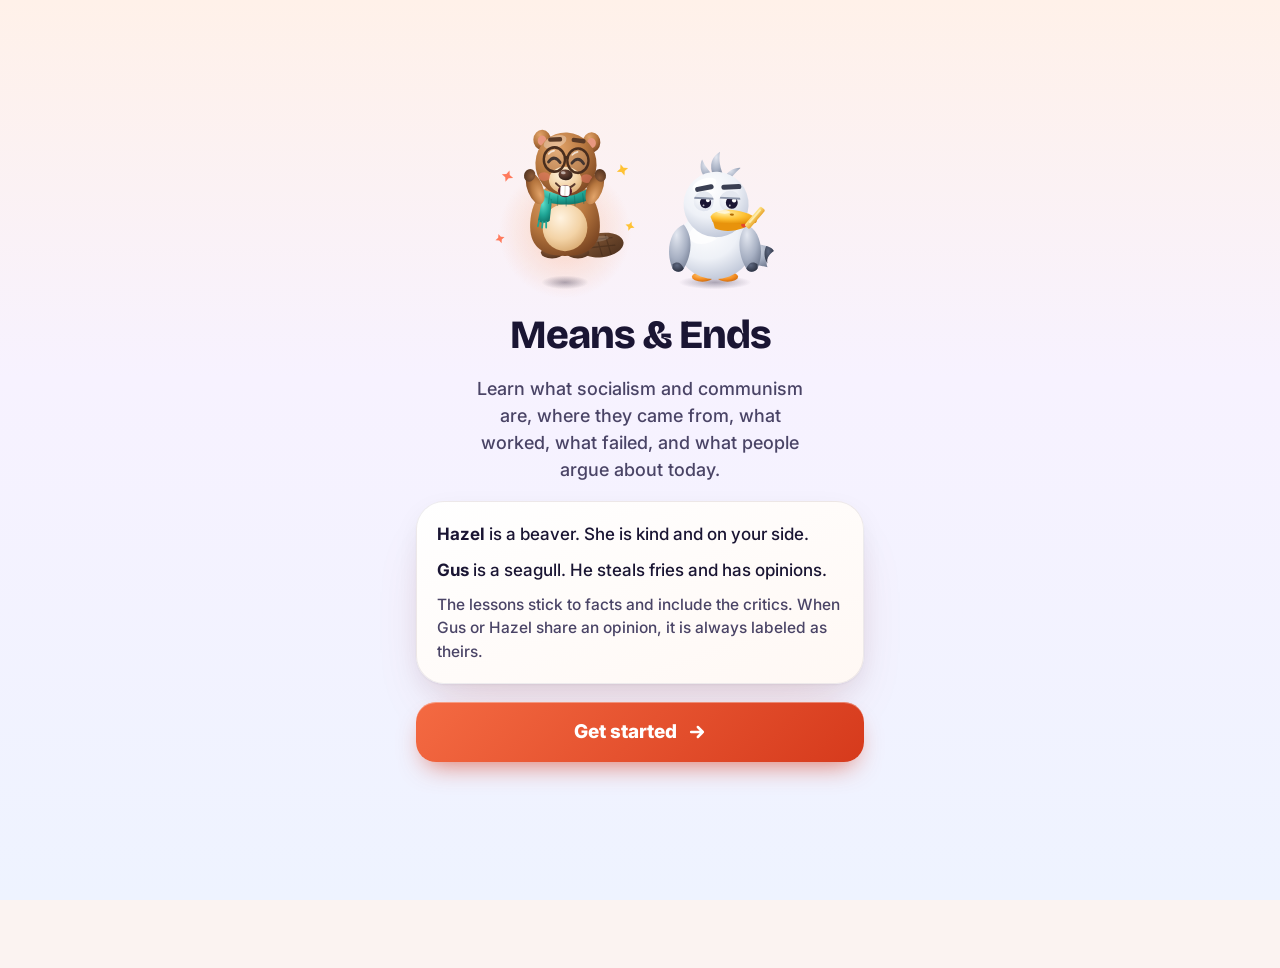
==== commit e16eb7ce: "Add college, graduate, Seattle and Live Desk lessons Co-Authored-By: Claude Fable 5.2 <noreply@anthr" ====
--- a/index.html
+++ b/index.html
@@ -269,7 +269,7 @@
 <nav class="nav" id="nav" aria-label="Main"></nav>
 <div id="ov" role="dialog" aria-label="Lesson"><canvas id="conf" aria-hidden="true"></canvas><div id="sroot" style="position:absolute;inset:0;z-index:1"></div></div>
 <noscript>Means &amp; Ends needs JavaScript turned on.</noscript>
-<script>window.ME_BUILD='1795674609';</script>
+<script>window.ME_BUILD='1795675397';</script>
 <script>
 /* Lesson content format.
    U({id, track, title, blurb, scene, lessons:[{t, sub, items:[[teach, question, {g, h}?], ...]}]})
@@ -669,6 +669,671 @@
  ["Unions, co-ops and public enterprise each shift some power away from private owners. None is a magic fix, and each works better or worse depending on its design.",
   PAIR("Match the tool to how it shifts power.",[["Union","Workers bargain with the owner"],["Worker co-op","Workers become the owners"],["Public enterprise","Citizens own through government"],["Codetermination","Workers get seats on the board"]],"These tools can be combined, and in many countries they are.")]
 ]}]});
+
+/* ===== College: theory, evidence and the hard arguments ===== */
+U({id:'coa',track:'co',title:'Value and exploitation',scene:'books',blurb:"The engine room of Marx's economics, and the case against it.",lessons:[
+{t:'The labor theory of value',sub:'Commodities, labor time and surplus',items:[
+ ["Marx begins *Capital* with the **commodity**: something made to be sold. It has a **use-value** (what it is good for) and an **exchange-value** (what it trades for).",
+  SORT("Use-value or exchange-value?",{"Use-value":["A coat keeps you warm","Bread feeds you","A hammer drives nails"],"Exchange-value":["A coat trades for 20 yards of linen","Bread sells for $4 a loaf"]},"The same object has both. Marx thought capitalism makes exchange-value the goal and use-value just the means.")],
+ ["The **labor theory of value**, which Marx took from Adam Smith and David Ricardo and reworked, says a commodity's value is set by the **socially necessary labor time** needed to make it: the time an average producer needs with normal tools.",
+  CASE("Most weavers make a yard of cloth in one hour on power looms. One weaver with an old hand loom takes four hours.",M("By Marx's theory, how much value does the hand weaver's yard have?",["One hour's worth","Four hours' worth","Two and a half hours' worth","No value at all"],"Value follows the socially necessary time, not the time an inefficient producer happens to take."))],
+ ["Workers sell their **labor power** (their capacity to work) for a wage that covers what it costs to keep them and their families going. But a day of actual **labor** creates more value than that.",
+  M("What is the difference between labor power and labor?",["Capacity to work versus the work actually done","Skilled, well-paid work versus unskilled, low-paid work","Factory work versus farm work","Paid work versus housework"],"The gap between what labor power costs and what labor produces is, for Marx, the secret of profit.")],
+ ["Marx split the working day into **necessary labor** (the hours that reproduce the wage) and **surplus labor** (the rest). The ratio of surplus to necessary is the **rate of exploitation**.",
+  CASE("In an 8-hour day, a worker creates value equal to her own wage in the first 3 hours.",M("What is the rate of exploitation (surplus labor divided by necessary labor)?",["About 167%","About 38%","About 60%","Exactly 100%"],"Five surplus hours over three necessary hours is 5/3, about 167 percent."))],
+ ["Owners can raise surplus two ways. **Absolute surplus value** comes from a longer working day. **Relative surplus value** comes from making workers more productive, so the wage is 'earned back' in fewer hours.",
+  SORT("Which kind of surplus value?",{"Absolute":["Lengthening the shift to 12 hours","Cutting the lunch break"],"Relative":["Installing faster machines","Reorganizing the assembly line","Cheaper food lowering the cost of living"]},"Laws limiting the working day pushed firms toward the second route: technology.")],
+ ["Marx split capital into **constant capital** (machines and materials, which pass on their value) and **variable capital** (wages, the only part that creates new value).",
+  PAIR("Match Marx's term to its meaning.",[["Constant capital","Machines and raw materials"],["Variable capital","Money spent on wages"],["Surplus value","New value beyond the wage"],["Rate of profit","Surplus over total capital advanced"]],"In symbols: rate of profit = s / (c + v).")],
+ ["Marx also described **commodity fetishism**: in a market, relations between people (who worked for whom) appear as relations between things (prices).",
+  EX("Explain in your own words how Marx thinks profit can exist even when every commodity sells at its value.","The worker sells labor power at its full value, the wage needed to live. But in a day's work the worker creates more value than that wage. The owner, having bought the labor power fairly, owns the whole product, including the extra. So nobody is cheated in exchange, yet surplus value still flows to the owner.")]
+]},
+{t:'The critics',sub:'Marginalism and the transformation problem',items:[
+ ["In the 1870s the **marginal revolution** (Jevons, Menger, Walras) offered a rival theory: value comes from **marginal utility**, the satisfaction a buyer gets from one more unit. Scarcity and wants set prices, not labor hours.",
+  M("According to marginalism, what determines a good's value?",["How much buyers want one more unit","The hours of socially necessary labor it contains","The weight of raw materials","The wage of the worker"],"Marginalism became the basis of mainstream economics.")],
+ ["The classic puzzle is the **water and diamond paradox**: water is vital but cheap, diamonds are useless but dear. Marginalists say water is abundant, so one more cup is worth little.",
+  CASE("A bottle of water sells for $1 in a city and for $50 to a hiker stranded in a desert. The labor in each bottle is the same.",M("Which theory explains the difference most directly?",["Marginal utility","The labor theory of value","Historical materialism","Commodity fetishism"],"Marxists reply that the labor theory is about long-run averages for goods that can be reproduced, not one-off situations.")),{g:"Fifty dollars for water. That hiker should unionize."}],
+ ["The economist **Eugen von Böhm-Bawerk** attacked Marx in 1896. If only labor creates value, industries with many workers and few machines should earn higher profit rates. But competition evens profit rates out.",
+  TF("Böhm-Bawerk argued that Marx's theory predicts equal profit rates across industries, which matches reality.",false,"He argued the opposite: the theory implies unequal profit rates, but real profit rates tend to equalize. This is the heart of the transformation problem.")],
+ ["Marx's answer in Volume 3 was that values are 'transformed' into **prices of production**: surplus value is pooled and shared out in proportion to total capital. Whether his math works is the **transformation problem**.",
+  M("What is the transformation problem about?",["Getting from labor values to market prices","Turning peasant farms into modern factories over time","Converting money into gold","Changing wages into profits"],"A century of debate followed. Some Marxists think it is solved, some think it does not matter, and critics think it sinks the theory.")],
+ ["Critics add other points: owners are paid for **waiting** and **risk**; entrepreneurs create value by spotting opportunities; and skilled and unskilled labor are hard to add up in one unit.",
+  PICK("Which are standard objections to the labor theory of value?",["Profit rates equalize across industries","Scarce goods with little labor sell high","Risk and waiting deserve a return"],["Workers are paid wages","Machines wear out over time"],"That workers are paid wages and machines wear out are parts of Marx's own account.")],
+ ["Some later socialists dropped the labor theory. **John Roemer** argued you can define exploitation by unequal ownership alone: people are exploited if they would be better off withdrawing with their share of society's assets.",
+  CASE("Two groups do the same work with the same skill. One group owns the land and tools. The other must rent them and ends up poorer, with no wage contract at all.",M("Whose account of exploitation fits this without any labor theory of value?",["Roemer's","Böhm-Bawerk's","Walras's","Ricardo's"],"For Roemer the root is unequal ownership of productive assets, not the wage relation itself."))],
+ ["So the moral charge (owners gain from others' work because they own) can be separated from the technical theory (labor time determines value). Many modern socialists keep the first without the second.",
+  EX("State the transformation problem in your own words and say why it matters.","Marx says only labor creates surplus value, so labor-heavy industries should have higher profit rates than machine-heavy ones. But competition makes profit rates roughly equal. Marx tried to show how values turn into prices that equalize profits, and critics say the math is inconsistent. It matters because if values cannot be linked to real prices, the labor theory may not explain how capitalism actually works.")]
+]}]});
+
+U({id:'cob',track:'co',title:'State, ideas and power',scene:'peaks',blurb:'Why do people accept the system they live in? Gramsci and after.',lessons:[
+{t:'What is the state for?',sub:'Marxist theories of the state',items:[
+ ["The Manifesto gives the bluntest Marxist view of the state.",
+  SRC("The executive of the modern state is but a committee for managing the common affairs of the whole bourgeoisie.","Marx and Engels, The Communist Manifesto, 1848",M("What does this claim about governments under capitalism?",["They serve the owning class as a whole","They are neutral referees between all classes","They mainly serve the poor","They have no real power"],"Note 'common affairs of the whole': the state may overrule individual capitalists for the good of the system."))],
+ ["Engels predicted that once classes disappear the state would have nothing to enforce and would **wither away**.",
+  SRC("The state is not 'abolished'. It dies out.","Friedrich Engels, Anti-Dühring, 1878",TF("Engels is saying the workers' first task is to abolish the state by decree.",false,"That was the anarchist view. Engels argued the state would fade on its own once there were no classes to hold down."))],
+ ["Lenin's *State and Revolution* (1917) said the existing state cannot be taken over. It must be **smashed** and replaced by a commune-style state of workers' councils, which would then wither away.",
+  ORD("Put Lenin's sequence in order.",["Workers overthrow the old state","A workers' state suppresses the old ruling class","Classes disappear","The state withers away"],"In the actual Soviet Union the state grew to enormous size instead. Stalin said it had to get stronger before it could wither.")],
+ ["Social democrats took another view: with universal suffrage the state becomes a **contested arena**. A workers' party can win office and use the state to tame capital.",
+  SORT("Whose view of the state?",{"Lenin":["The old state must be smashed","Parliament is a talking shop"],"Social democrats":["Elections can redirect the state","Reforms add up over time","The state can serve majorities"]},"The Swedish and British labor parties bet on the second view.")],
+ ["A middle position stresses **structural dependence**: even a left government needs private firms to invest, so it must keep 'business confidence' or face capital flight and job losses.",
+  CASE("A left government is elected on a promise to tax wealth heavily. Within weeks money pours out of the country, the currency falls, and the government shelves the tax.",M("Which idea does this illustrate?",["Structural dependence on capital","The withering away of the state","Commodity fetishism","The vanguard party"],"Something like this happened to France's Socialist government in 1981 to 1983.")),{h:"Winning office and holding power turn out to be different things."}],
+ ["In the 1970s **Ralph Miliband** stressed that state elites share backgrounds and interests with business. **Nicos Poulantzas** replied that the state serves capital because of its structural role, whoever staffs it.",
+  PAIR("Match the thinker to the emphasis.",[["Miliband","Who the state officials are"],["Poulantzas","The state's structural role"],["Lenin","Smash and replace the state"],["Bernstein","Use parliament for gradual reform"]],"Miliband's view is called instrumentalist and Poulantzas's structuralist.")],
+ ["Anarchists and many liberals share one criticism of all these Marxist views: they have little to say about how to restrain the *socialist* state's own power.",
+  EX("In your own words, why might a government elected to challenge business end up protecting it?","Because the government depends on private firms for jobs, growth and tax income. If owners stop investing or move money abroad, the economy slumps and voters blame the government. So even leaders who want to challenge capital are pushed to keep business confident. That pressure works regardless of who the officials are.")]
+]},
+{t:'Hegemony',sub:'Gramsci on consent',items:[
+ ["**Antonio Gramsci**, an Italian Communist jailed by Mussolini from 1926, asked why revolution had failed in the West. His answer: ruling classes rule by **consent** as well as force.",
+  M("What question was Gramsci trying to answer?",["Why workers in the West did not revolt","How to plan a national economy without prices","Why profit rates tend to fall","How to win a guerrilla war"],"He wrote his answer in notebooks smuggled out of prison.")],
+ ["**Hegemony** is leadership through consent: a ruling group makes its own outlook feel like plain common sense to everyone, through schools, churches, newspapers and everyday habits.",
+  CASE("A factory worker says: 'There will always be bosses and workers. That's just how the world is. Anyone can get rich if they try hard enough.'",M("For Gramsci, what is this an example of?",["Hegemony working as 'common sense'","Direct rule by the force of police and army","A war of manoeuvre","Surplus value"],"The worker has not been forced. The arrangement simply seems natural, which is how hegemony works."))],
+ ["Gramsci separated **political society** (the state's force: police, courts, army) from **civil society** (schools, media, unions, churches) where consent is organized.",
+  SORT("Political society or civil society?",{"Political society":["The police","The courts","The army"],"Civil society":["Newspapers","Churches","Schools and universities"]},"In the West, Gramsci thought, civil society is a thick line of defense behind the state.")],
+ ["So strategy must differ. In Russia a direct assault on the state, a **war of manoeuvre**, worked. In the West socialists needed a long **war of position**: building influence across civil society first.",
+  PAIR("Match Gramsci's term to its meaning.",[["War of manoeuvre","A direct assault on state power"],["War of position","A long struggle within civil society"],["Hegemony","Rule through consent"],["Organic intellectual","A thinker rooted in a class"]],"He thought every class produces its own 'organic intellectuals,' from managers to shop stewards.")],
+ ["Gramsci also wrote the best-known line about political crises.",
+  SRC("The crisis consists precisely in the fact that the old is dying and the new cannot be born; in this interregnum a great variety of morbid symptoms appear.","Antonio Gramsci, Prison Notebooks, about 1930",M("What kind of moment is Gramsci describing?",["An in-between period of instability","A sudden, complete and final revolution","A long era of calm","The start of a new golden age"],"He was writing about the 1920s and 1930s, when the old liberal order had lost authority and fascism filled the gap."))],
+ ["Gramsci's ideas spread far beyond Marxism. Movements of the right as well as the left now talk about winning 'the culture' before winning elections.",
+  TF("Gramsci believed ruling classes hold power through force alone.",false,"His central claim is that consent, built in civil society, matters as much as force.")],
+ ["Critics say hegemony can become an all-purpose excuse: if workers disagree with socialists, it must be 'false consciousness' rather than a reasoned choice.",
+  EX("Explain hegemony in your own words, and give one way it can be criticized.","Hegemony is a ruling group's ability to make its view of the world seem like common sense, so people accept the system willingly rather than being forced. It works through schools, media, religion and daily habits. A criticism is that it can be used to dismiss what working people actually think: any disagreement with the theorist gets explained away as brainwashing.")]
+]}]});
+
+U({id:'coc',track:'co',title:'Revolution theorized',scene:'world',blurb:'Lenin, Luxemburg, Trotsky and Mao on how power is won.',lessons:[
+{t:'Lenin and his critics',sub:'Party, imperialism and democracy',items:[
+ ["In *What Is to Be Done?* (1902) Lenin argued that workers by themselves develop only **trade-union consciousness** (a fight for better terms). Socialist consciousness has to be brought in by a party of professional revolutionaries.",
+  M("What did Lenin mean by 'trade-union consciousness'?",["Fighting for better pay within the system","A wish to abolish all unions and parties at once","Loyalty to the factory owner","A plan for workers' councils"],"His opponents the Mensheviks wanted a broad, open party instead.")],
+ ["The party ran on **democratic centralism**: free debate before a decision, strict unity after it. In 1921 the Bolsheviks banned organized factions, and the 'centralism' swallowed the 'democratic.'",
+  ORD("Put the steps of democratic centralism, as described on paper, in order.",["Members debate the question openly","A vote decides the line","All members carry out the decision","Open opposition to the decision stops"],"In practice, after 1921, the debate stage shrank toward nothing.")],
+ ["The young Trotsky saw the danger in 1904.",
+  SRC("The party organization substitutes itself for the party, the Central Committee substitutes itself for the organization, and finally a 'dictator' substitutes himself for the Central Committee.","Leon Trotsky, Our Political Tasks, 1904",M("What is Trotsky predicting about Lenin's kind of party?",["Power will narrow to one man","It will grow too large to manage","It will refuse to take power","It will merge with the unions"],"Trotsky later joined Lenin and helped build that state. Stalin then did exactly what the 1904 pamphlet predicted."))],
+ ["In *Imperialism* (1916) Lenin argued capitalism had entered a stage of monopolies and **finance capital** that export capital and carve up the world, with war as the result.",
+  PICK("Which features did Lenin assign to imperialism as a stage of capitalism?",["Dominance of monopolies","Export of capital abroad","Division of the world among great powers"],["Disappearance of banks","A return to small workshops"],"He also argued that profits from empire let capitalists 'buy off' a layer of better-paid workers at home.")],
+ ["That let Lenin argue revolution could start at capitalism's **weakest link**, a backward country like Russia, instead of the most advanced one as Marx expected.",
+  CASE("In 1917 Russia is mostly peasants, with a small working class concentrated in a few huge factories, and its state has collapsed in a losing war.",M("Which idea justified attempting a socialist revolution there?",["The weakest link","Marginal utility","Sectoral bargaining","The war of position"],"The Mensheviks said Russia was not ready and a workers' party seizing power there would have to rule by force. Lenin bet that revolution in Germany would come to the rescue. It did not."))],
+ ["Luxemburg had criticized Lenin's centralism as early as 1904, and again in 1918 for dissolving the elected Constituent Assembly after the Bolsheviks lost the vote.",
+  TF("The Bolsheviks won a majority in the 1917 Constituent Assembly election and then let it govern.",false,"They won about a quarter of the vote, behind the peasant-based Socialist Revolutionaries, and shut the Assembly down after one day in January 1918.")],
+ ["So the central dispute is whether a minority party may seize and hold power on behalf of a class. Leninists say history demanded it. Critics say it built dictatorship in from the start.",
+  EX("In your own words, set out the strongest criticism other socialists made of Lenin's vanguard party.","If a small disciplined party claims to know the workers' true interests better than the workers do, it can justify overruling them. Once it bans other parties and then its own internal factions, nothing checks its leaders. Power narrows from the class to the party, to the committee, to one person, which is what happened under Stalin.")]
+]},
+{t:'Trotsky and Mao',sub:'Two heirs, two directions',items:[
+ ["Trotsky's **permanent revolution**: in a backward country the weak capitalist class cannot lead a democratic revolution, so workers must, and they will be driven on to socialist measures. But the revolution survives only if it spreads abroad.",
+  M("Why did Trotsky think a revolution in Russia had to spread?",["A backward country could not build socialism alone","Russia had too many factories to manage without help","Lenin had ordered it in 1902","Other countries had asked to join"],"Stalin's answer was 'socialism in one country.'")],
+ ["In exile Trotsky called the USSR a **degenerated workers' state**: property was still nationalized, but a bureaucratic caste had taken political power from the workers.",
+  SORT("Trotsky or Stalin?",{"Trotsky":["Permanent revolution","The bureaucracy betrayed the revolution"],"Stalin":["Socialism in one country","Rapid forced collectivization","Show trials of old Bolsheviks"]},"Critics of both note that Trotsky had himself crushed Kronstadt and backed the ban on factions.")],
+ ["Mao adapted Marxism to a peasant country. Revolution would come from the countryside surrounding the cities through **protracted people's war**.",
+  SRC("A revolution is not a dinner party, or writing an essay, or painting a picture, or doing embroidery.","Mao Zedong, Report on the Peasant Movement in Hunan, 1927",M("What is Mao's point?",["Revolution is violent and cannot be gentle","Revolution should always be careful and polite","Artists make the best revolutionaries","Peasants should avoid politics"],"He goes on to call revolution 'an act of violence by which one class overthrows another.'"))],
+ ["Mao's **mass line** said the party should gather the scattered ideas of the people, turn them into policy and take them back. In practice the party decided what the masses 'really' wanted.",
+  CASE("Party officials tour villages, hear that peasants want more land and lower rents, write this into a program, and return to organize the villages around it.",M("Which Maoist idea is this?",["The mass line","Permanent revolution","Democratic centralism","Socialism in one country"],"'From the masses, to the masses' was the slogan."))],
+ ["Mao also argued class struggle continues *after* the revolution, even inside the Communist Party. That idea launched the **Cultural Revolution** in 1966, which killed somewhere between several hundred thousand and two million people.",
+  ORD("Put these events in Mao's China in order.",["Land reform","The Great Leap Forward","The Cultural Revolution","Deng's market reforms"],"Early 1950s, 1958 to 1962, 1966 to 1976, and from 1978.")],
+ ["Maoism inspired movements from Peru to Nepal to the U.S. Black Panther Party. Its record includes the Khmer Rouge in Cambodia, who killed roughly a quarter of the population between 1975 and 1979.",
+  PAIR("Match the concept to the thinker.",[["Mass line","Mao"],["Degenerated workers' state","Trotsky"],["Weakest link","Lenin"],["Spontaneity of the masses","Luxemburg"]],"Luxemburg trusted workers' own mass strikes more than party direction.")],
+ ["All four thinkers wrestled with the same gap: Marx expected revolution where capitalism was most developed, and it kept happening where capitalism was least developed.",
+  EX("Why is it a problem for Marx's theory that revolutions succeeded in Russia and China instead of Britain or Germany?","Marx thought socialism would grow out of advanced capitalism, which creates both great wealth and a large working class. Russia and China were poor and mostly peasant. So revolutionaries there had to build industry themselves, by state force, and the working class was too small to rule directly. Critics say this explains why those states became dictatorships. It also suggests Marx's theory of history did not predict what happened.")]
+]}]});
+
+U({id:'cod',track:'co',title:'No bosses, or no planners?',scene:'coop',blurb:'Anarchism, market socialism and the fight over whether planning can work.',lessons:[
+{t:'Anarchism',sub:'Socialism without the state',items:[
+ ["**Pierre-Joseph Proudhon** was the first to call himself an anarchist. His slogan 'property is theft' targeted income from owning without working: rent, interest, profit. He defended small 'possession' by those who use it.",
+  M("What did Proudhon mean by 'property is theft'?",["Income from mere ownership is unearned","All personal belongings should be banned","Thieves should not be punished","The state should own everything"],"His system, **mutualism**, pictured self-employed workers and co-ops trading through a people's bank offering free credit.")],
+ ["Anarchism then divided. **Bakunin's collectivists** wanted workers' associations to own the means of production. **Kropotkin's anarcho-communists** wanted free distribution by need, with no wages at all.",
+  PAIR("Match the anarchist current to its core idea.",[["Mutualism","Co-ops and free credit"],["Collectivism","Workers' associations own industry"],["Anarcho-communism","Free distribution by need"],["Anarcho-syndicalism","Revolutionary unions run the economy"]],"The IWW was strongly influenced by syndicalism.")],
+ ["Kropotkin, a trained geographer, wrote *Mutual Aid* (1902), arguing that cooperation within species is as important in evolution as competition.",
+  TF("Kropotkin argued that evolution proves life is nothing but a war of each against all.",false,"He argued the reverse: that mutual aid is a major factor in survival, among animals and in human history.")],
+ ["Anarchism's largest experiment came in the **Spanish Civil War**. In 1936, in Catalonia and Aragon, the anarcho-syndicalist union CNT led workers and peasants to collectivize factories, transit and farmland.",
+  CASE("In Barcelona in late 1936 the trams are run by their workers' union, restaurants have no tipping, and a visiting English writer notes that 'waiters and shop-walkers looked you in the face and treated you as an equal.'",M("Who was the writer?",["George Orwell","John Maynard Keynes","Friedrich Hayek","Ernest Hemingway"],"Orwell fought there and described it in *Homage to Catalonia*. He also described how the Soviet-backed Communists suppressed the anarchists and independent Marxists in 1937.")),{g:"No tipping. As a seagull I have mixed feelings."}],
+ ["The collectives were crushed twice over: by Communist-led government forces in 1937 and by Franco's victory in 1939.",
+  ORD("Put these events in Spain in order.",["Military uprising against the Republic","Workers collectivize industry in Catalonia","Street fighting between Communists and anarchists in Barcelona","Franco wins the war"],"July 1936, summer and autumn 1936, May 1937, and 1939.")],
+ ["Standard objections to anarchism: how would a stateless society defend itself, settle disputes, or coordinate millions of people? Anarchists point to federations of councils. Critics say that is a state by another name, or too weak to survive.",
+  SORT("Anarchist claim, or objection to anarchism?",{"Anarchist claim":["Any state breeds a ruling elite","Free federation can coordinate society"],"Objection":["No way to defend against armies","Disputes need a final authority","Large economies need coordination"]},"The debate is unresolved, since no anarchist society has lasted long enough to test it.")],
+ ["Anarchists were the first socialists to predict that a Marxist state would become a new tyranny. That prediction is their strongest claim to a hearing.",
+  EX("In your own words, what do anarchists and Marxists agree on and where do they part?","They agree on the goal: a classless society without exploitation, and eventually without a state. They part on the route. Marxists after Marx held that workers must first capture state power and use it. Anarchists argue that any state, including a workers' state, creates a new ruling group, so the state must be dismantled at once and society organized from below.")]
+]},
+{t:'The calculation debate',sub:'Mises, Hayek, Lange',items:[
+ ["In 1920 the Austrian economist **Ludwig von Mises** argued rational socialism is *impossible*. Without private ownership of capital goods there is no market for them, so no real prices, so no way to compare the costs of different ways of producing.",
+  SRC("Where there is no free market, there is no pricing mechanism; without a pricing mechanism, there is no economic calculation.","Ludwig von Mises, Economic Calculation in the Socialist Commonwealth, 1920",M("What does Mises say planners would lack?",["Prices to compare costs","Workers willing to work","Enough raw materials","Good intentions"],"His claim is not that planners are lazy or corrupt. It is that they would be calculating in the dark."))],
+ ["The Polish socialist **Oskar Lange** replied in the 1930s. A planning board could set trial prices, tell managers to minimize costs at those prices, then raise prices of goods in shortage and lower those in surplus.",
+  ORD("Put Lange's trial-and-error procedure in order.",["The planning board announces prices","Managers choose outputs that minimize cost","Shortages and surpluses appear","The board adjusts prices and repeats"],"It imitates what a market does, with public ownership. This is the classic model of market socialism.")],
+ ["**Friedrich Hayek** deepened the critique in 1945. The real problem is **knowledge**: the facts planners need are local, changing and often unspoken, held by millions of people.",
+  SRC("The knowledge of the circumstances of which we must make use never exists in concentrated or integrated form but solely as the dispersed bits of incomplete and frequently contradictory knowledge which all the separate individuals possess.","F. A. Hayek, The Use of Knowledge in Society, 1945",M("What is Hayek's central point?",["No central mind can gather what is known","Planners are usually dishonest and self-serving","Workers know less than managers","Markets always reach perfect outcomes"],"For Hayek prices are a communication system that lets people act on knowledge nobody holds in one place."))],
+ ["Hayek added that market competition is a **discovery procedure**. Lange's managers have no reason to invent new products or risk new methods, and no one to go bankrupt.",
+  CASE("A state shoe factory fulfills its plan every year. It has made the same three styles since 1960. No rival exists, and its managers are judged only on meeting the target.",M("Which critique of planning does this best illustrate?",["Hayek's point about innovation and discovery","The transformation problem","Lenin's theory of imperialism","Gramsci's war of position"],"Soviet-type economies were notably weak at consumer innovation."))],
+ ["The Hungarian economist **János Kornai** named another flaw: the **soft budget constraint**. State firms that lose money get bailed out, so they have little reason to economize, and they hoard inputs, creating chronic shortage.",
+  M("What is a soft budget constraint?",["Loss-making firms expect to be rescued","Workers may set their own pay without limit","Prices change every single day","Banks refuse to lend to anyone"],"Kornai noted it is not unique to socialism. Big banks bailed out in 2008 had soft budget constraints too.")],
+ ["Socialists have several replies. Modern computing might solve the calculation side. Giant firms like Walmart already plan internally at huge scale. And market socialism keeps prices while changing ownership.",
+  SORT("Is this a reply to Mises and Hayek, or a point in their favor?",{"Socialist reply":["Big corporations plan internally","Worker co-ops can use market prices","Computers can process vast data"],"Point for Mises and Hayek":["Soviet shops had chronic shortages","Planned economies lagged in innovation"]},"Hayekians answer that computers handle data, but the knowledge problem is about facts never written down in the first place.")],
+ ["Most economists think Mises and Hayek won the argument against *comprehensive central planning*. Whether they refuted *all* socialism, including market socialism, is still disputed.",
+  EX("In your own words, what is the difference between Mises's objection and Hayek's?","Mises said that without private ownership there are no real market prices for machines and materials, so planners cannot calculate which production method costs least. Hayek's point is broader: the knowledge an economy needs is scattered among millions of people, much of it local and unspoken, and no central body could ever collect it. Prices and competition are how that knowledge gets used and how new knowledge is discovered.")]
+]}]});
+
+U({id:'coe',track:'co',title:'The Soviet economy up close',scene:'mill',blurb:'How planning actually ran, what it built and why it stalled.',lessons:[
+{t:'Building the plan',sub:'1928 to 1953',items:[
+ ["The 1920s **industrialization debate** set **Bukharin**, who wanted to keep NEP and let peasants prosper so industry could grow gradually, against **Preobrazhensky**, who argued for squeezing the peasantry to fund fast industrial growth.",
+  SORT("Bukharin or Preobrazhensky?",{"Bukharin":["Keep the New Economic Policy","Let peasants enrich themselves"],"Preobrazhensky":["Extract a surplus from agriculture","Prioritize heavy industry fast","'Primitive socialist accumulation'"]},"Stalin first sided with Bukharin, then adopted an extreme form of the other program and had both men shot.")],
+ ["Collectivization (from 1929) was meant to secure grain for cities and exports. Peasants slaughtered livestock rather than hand it over. The state kept taking grain, and in 1932 to 1933 between about 5 and 7 million people starved, in Ukraine, Kazakhstan and southern Russia.",
+  M("Roughly how many people died in the Soviet famine of 1932 to 1933?",["About 5 to 7 million","About 50,000","About 500,000","About 40 million"],"Kazakhstan lost more than a third of its ethnic Kazakh population. Whether the Ukrainian famine was genocide is debated by historians. Many governments recognize it as one.")],
+ ["Planning worked through **material balances**: for each key good, planners matched sources (output, imports, stocks) against uses (inputs to other industries, consumption, exports) in physical units.",
+  CASE("Planners want 10 percent more tractors. That needs more steel, which needs more coal, which needs more mining machines, which need more steel.",M("What difficulty of material-balance planning does this show?",["Every target ripples through all the others","Tractors were unpopular with collective farmers","Coal was priced too high","Steel could not be measured"],"With thousands of goods, planners could never make it fully consistent. They prioritized heavy industry and let consumer goods absorb the errors."))],
+ ["Managers were judged on **gross output**. They responded by hiding capacity to get easy targets, hoarding materials and workers, and rushing production at month's end ('**storming**').",
+  PICK("Which behaviors did plan targets encourage in Soviet managers?",["Hoarding spare materials","Understating what the plant could do","Rushing output at the deadline"],["Cutting prices to win customers","Advertising heavily"],"Planners knew this and responded with the 'ratchet': this year's result became next year's minimum, which made managers even more careful not to overfulfill.")],
+ ["It did build industry. On Western estimates Soviet output grew fast from 1928 to about 1970. The economist Robert Allen argues living standards of survivors rose substantially. Others reply the same growth was possible without the terror.",
+  TF("Western economists agree the Soviet economy never grew at all.",false,"Most estimates show rapid growth into the 1960s, driven by moving labor and capital into industry. The dispute is about its cost and whether it could last.")],
+ ["This is **extensive growth**: adding more inputs (workers, machines, land). **Intensive growth** means getting more from each input through better technology and organization.",
+  SORT("Extensive or intensive growth?",{"Extensive":["Moving peasants into factories","Building more steel mills","Opening new farmland"],"Intensive":["A new process that halves energy use","Better management raising output per worker"]},"The Soviet system was good at the first and poor at the second.")],
+ ["Once the pool of unused labor and resources ran dry, extensive growth had to slow.",
+  EX("Why did the Soviet model grow fast at first and then slow down? Use the idea of extensive and intensive growth.","Early growth came from adding inputs: moving millions of peasants into factories, building plants and opening mines. That is extensive growth, and central planning could command it. But inputs run out. Further growth needed higher productivity through innovation, which is intensive growth. Planning gave managers no reason to innovate or take risks, so growth slowed from the 1960s on.")]
+]},
+{t:'Stagnation and the end',sub:'1953 to 1991',items:[
+ ["After Stalin, terror ended and living standards rose. Khrushchev built mass housing and promised to overtake America. Reforms in 1965 under **Kosygin** tried to give managers profit targets, then were quietly rolled back.",
+  ORD("Put these Soviet leaders in order.",["Stalin","Khrushchev","Brezhnev","Gorbachev"],"Stalin died in 1953, Khrushchev was removed in 1964, Brezhnev died in 1982, and Gorbachev led from 1985 to 1991.")],
+ ["Under Brezhnev came a tacit **social contract**: secure jobs, low fixed prices and little work pressure in exchange for political silence. The joke was: 'They pretend to pay us and we pretend to work.'",
+  CASE("A Soviet worker in 1978 cannot be fired, pays almost nothing for rent and bread, and spends hours each week queueing or trading favors to get meat and shoes.",PICK("Which features of the Brezhnev-era economy does this show?",["Job security","Subsidized basic prices","Chronic shortages"],["Mass unemployment","Rapid price inflation in shops"],"Inflation was hidden: prices stayed fixed while goods disappeared, so it showed up as queues and black markets.")),{g:"They pretend to pay us and we pretend to work. Finally, a labor theory I understand."}],
+ ["Because goods were scarce at official prices, a huge **second economy** grew: bribes, moonlighting, goods 'falling off the truck.' Getting things depended on **blat**, personal connections.",
+  M("What was 'blat' in Soviet life?",["Using personal connections to get scarce goods","A five-year production target for heavy industry","A medal for model workers","The state planning agency"],"It was how the shortage economy actually functioned day to day.")],
+ ["Growth slid toward zero by the early 1980s. Oil exports paid for grain imports, so the 1986 oil price collapse hit hard. Military spending took perhaps 15 percent or more of output.",
+  PICK("Which factors do historians cite for the late Soviet economic crisis?",["Falling oil income","A heavy military burden","Weak productivity growth"],["Too many private businesses","Excessive consumer advertising"],"Scholars disagree about how much each mattered, and whether the system was doomed or was broken by the way it was reformed.")],
+ ["Gorbachev's **perestroika** loosened central control over firms without creating real markets or hard budgets. Firms raised wages, the state printed money, and shortages got much worse.",
+  CASE("In 1988 enterprises are freed to set wages but prices stay fixed by the state and loss-making firms still get bailed out.",M("What would you expect to happen?",["Shortages worsen as wages outrun goods","Shops overflow with unsold goods nobody wants","Prices in state shops fall","Firms go bankrupt in large numbers"],"More money chasing the same goods at fixed prices means emptier shelves. This is what happened."))],
+ ["After 1991 Russia tried **shock therapy**: rapid price liberalization and privatization. Output fell by roughly 40 percent, male life expectancy dropped by about six years, and a few 'oligarchs' acquired the main assets.",
+  TF("Russia's economy grew strongly in the first five years after the Soviet collapse.",false,"It shrank dramatically. China's gradual, state-led marketization from 1978 is the usual contrast, though China started from a very different, mostly rural economy.")],
+ ["So the Soviet story does not settle the wider argument. It shows comprehensive central planning under one-party rule failing. It also shows a sudden leap to markets can be catastrophic.",
+  EX("In your own words, why did Gorbachev's economic reforms make things worse before the collapse?","Perestroika took away the planners' control over firms without putting market discipline in its place. Firms could raise wages and were still rescued if they lost money, while prices stayed fixed. So people had more rubles but there were no more goods, and shortages deepened. The old system stopped working before a new one existed.")]
+]}]});
+
+U({id:'cof',track:'co',title:'Revolution in the Global South',scene:'world',blurb:'China, Cuba, Chile and the socialisms of decolonization.',lessons:[
+{t:'China from Mao to markets',sub:'1949 to today',items:[
+ ["The early People's Republic carried out **land reform**: land was taken from landlords and given to peasant households. Perhaps one to two million landlords were killed in the process.",
+  M("What did China's land reform of about 1950 do?",["Gave landlords' land to peasant families","Created giant state-owned farms at once","Sold farmland to foreign firms","Abolished farming in favor of industry"],"Collectivization came later, in the mid-1950s.")],
+ ["The **Great Leap Forward** (1958) merged peasants into huge **people's communes**, set fantasy grain and steel targets, and punished officials who reported bad news. Inflated harvest reports led the state to take grain that did not exist.",
+  ORD("Put the chain of the Great Leap famine in order.",["Officials report inflated harvests","The state requisitions grain based on those reports","Villages are left without food","Tens of millions die"],"Leaders who raised the alarm, like Peng Dehuai in 1959, were purged.")],
+ ["The economist **Amartya Sen** drew a general lesson from comparing China with democratic India, which was poorer but had no comparable famine after independence.",
+  SRC("No famine has ever taken place in the history of the world in a functioning democracy.","Amartya Sen, Development as Freedom, 1999",M("What mechanism does Sen have in mind?",["A free press and elections force rulers to respond","Democracies always manage to grow more food per person","Democracies have fewer people to feed","Dictatorships cannot import grain"],"Sen also noted that India's everyday malnutrition killed more people over decades than China's did, so each system failed in a different way."))],
+ ["Under Mao, health and schooling still improved dramatically through 'barefoot doctors' and mass literacy drives.",
+  DATA("Life expectancy at birth in China",[["1950",41,"about 41"],["1965",50,"about 50"],["1980",64,"about 64"]],M("What does the chart show?",["A large rise over thirty years","A steady fall under Mao","No change before 1980","A rise only after market reforms"],"The rise came before the market reforms. The famine years are a deep dip hidden between these points."),"Source: UN Population Division estimates")],
+ ["Deng's reforms began in the countryside. The **household responsibility system** let families farm their own plots and sell what they grew above a quota. Farm output jumped.",
+  CASE("In 1978 farmers in a Chinese village secretly agree to split communal land into family plots, keeping whatever each family grows above the state quota. The next harvest is far larger.",M("What general lesson did Chinese reformers take from cases like this?",["Incentives for the producer raise output","Communes should be made larger","Quotas should be doubled","Private plots should be banned"],"The village was Xiaogang in Anhui. The practice was legalized and spread nationwide."))],
+ ["Today China has billionaires and stock exchanges alongside giant state-owned banks and enterprises and firm party control. The party calls it 'socialism with Chinese characteristics.' Many outside observers call it **state capitalism**.",
+  SORT("Sort these features of China's economy today.",{"Market features":["Private companies","Stock exchanges","Billionaires"],"State control":["State-owned banks","Party committees inside firms","Five-year plans"]},"Whether to call the mix socialist is one of the most argued questions on the left.")],
+ ["China's growth since 1978 has lifted roughly 800 million people out of extreme poverty by World Bank measures. It also has no independent unions, tight censorship and very high inequality.",
+  EX("Why do people disagree about whether today's China is socialist?","Those who say yes point to Communist Party rule, state ownership of banks, land and key industries, and long-term planning. Those who say no point to private firms, wage labor, billionaires, high inequality and the ban on independent unions, all of which look like capitalism. The answer depends on whether socialism is defined by who holds state power or by how workers actually live and work.")]
+]},
+{t:'Cuba, Chile and African socialism',sub:'Armed, elected and homegrown roads',items:[
+ ["Cuba's 1959 revolution nationalized U.S.-owned sugar mills, banks and utilities. The U.S. imposed an **embargo** (from 1960 to 1962) that still stands, and backed the failed **Bay of Pigs** invasion in 1961.",
+  ORD("Put these events in order.",["Castro's rebels take Havana","The Bay of Pigs invasion fails","The Cuban Missile Crisis","The Soviet Union collapses and aid ends"],"1959, 1961, 1962 and 1991.")],
+ ["Cuba's health and education numbers match those of rich countries, a point even critics concede. The state also jails dissidents, controls the press and allows one party. And many thousands have left by sea.",
+  DATA("Infant deaths per 1,000 births, about 2019",[["Cuba",4,"about 4"],["United States",6,"about 6"],["Latin America average",14,"about 14"]],M("What does the chart show about Cuba?",["Its rate is low, close to the U.S.","Its rate is the highest in the whole region","It has no health system","Its rate is triple the U.S. rate"],"Some researchers question the official figure, noting pressure on doctors to meet targets. Even adjusted estimates are well below the regional average."),"Source: World Bank / UN estimates")],
+ ["When Soviet subsidies ended in 1991, Cuba's economy shrank by about a third. Cubans call it the **Special Period**. The state opened to tourism and small private business to survive.",
+  M("What caused Cuba's 'Special Period' in the 1990s?",["The loss of Soviet aid and trade","A sudden rise in sugar prices","The end of the U.S. embargo","A wave of new immigration"],"How much of Cuba's poverty is due to the embargo and how much to its own planning is a standing argument.")],
+ ["In **Chile**, **Salvador Allende**, a Marxist, won the presidency in a free election in 1970. He nationalized copper (with a unanimous vote in Congress), raised wages and expanded land reform.",
+  CASE("An elected socialist president nationalizes the main export industry and raises wages. Inflation soars, truck owners strike, the U.S. cuts off credit and funds his opponents, and the army overthrows him.",M("Which country and year is this?",["Chile, 1973","Cuba, 1959","Spain, 1936","Russia, 1917"],"General Pinochet's dictatorship followed, killing or 'disappearing' more than 3,000 people.")),{h:"Chile is why 'the democratic road' is still argued about."}],
+ ["People draw opposite lessons. Some conclude that capital and the military will not allow an elected transition, so compromise is fatal. Others conclude Allende moved too fast with too narrow a majority (he won with 36 percent).",
+  SORT("Which lesson from Chile?",{"'The democratic road is blocked'":["Elites will use force to keep property","Foreign powers will sabotage it"],"'Go slower, build a majority'":["He lacked majority support","Runaway inflation eroded backing","A broader coalition was needed"]},"Both readings draw on real facts about 1970 to 1973.")],
+ ["In Africa, leaders argued socialism fit older communal traditions. **Kwame Nkrumah** (Ghana) pushed state-led industry. **Nyerere** (Tanzania) pushed village **ujamaa**. **Thomas Sankara** (Burkina Faso, 1983 to 1987) ran mass vaccination and tree-planting drives before being killed in a coup.",
+  PAIR("Match the leader to what they are known for.",[["Nkrumah","Pan-Africanism and state-led industry in Ghana"],["Nyerere","Ujamaa villages in Tanzania"],["Sankara","Vaccination drives in Burkina Faso"],["Allende","An elected Marxist government in Chile"]],"Nkrumah's slogan was 'Seek ye first the political kingdom.'")],
+ ["Outcomes were mixed at best. Many African socialist states ended up with one-party rule, inefficient state firms and debt crises in the 1980s, in a world economy stacked against commodity exporters.",
+  EX("Give the two opposite lessons people draw from the overthrow of Allende in Chile.","One lesson: when an elected socialist government threatens property, the wealthy, the military and foreign powers will destroy it by sabotage and force, so the democratic road is a trap unless the left is ready for that. The other lesson: Allende had only about a third of the vote and moved fast into deep economic trouble, so the left needs a much broader majority and a slower pace before making radical changes.")]
+]}]});
+
+U({id:'cog',track:'co',title:'Labor, race and the American left',scene:'usa',blurb:'Where class and race met, clashed and sometimes joined.',lessons:[
+{t:'Solidarity and its limits',sub:'1880s to 1940s',items:[
+ ["Many early unions excluded Black, Asian and Mexican workers, and employers used excluded workers as strikebreakers. **W. E. B. Du Bois** argued white workers accepted low pay in exchange for a 'public and psychological wage' of racial status.",
+  M("What did Du Bois mean by the 'psychological wage' of whiteness?",["Status that made up for low pay","A yearly bonus paid by employers","A tax on white workers","Free schooling for workers"],"The idea, from *Black Reconstruction* (1935), is central to debates about why American workers did not unite as a class.")],
+ ["Du Bois also reframed the Civil War: enslaved people fleeing plantations and joining Union lines amounted to a **general strike** that helped decide the war.",
+  TF("Du Bois described enslaved people's wartime flight from plantations as a kind of general strike.",true,"It made Black workers the active force in their own emancipation, not just recipients of it.")],
+ ["Some unions organized across the color line from the start: the Knights of Labor in the 1880s, the IWW, and the Communist-led unions of the 1930s. The **CIO** made interracial organizing a principle in steel, auto and meatpacking.",
+  SORT("Sort by organizing approach.",{"Organized by craft, often whites only":["Most AFL craft unions around 1900","Railroad brotherhoods"],"Organized whole industries across race":["The IWW","CIO packinghouse workers","The Knights of Labor at their peak"]},"The CIO's record was uneven, but it brought hundreds of thousands of Black workers into unions.")],
+ ["The **Communist Party** in the 1930s was one of the few mostly white organizations to make anti-racism central: defending the Scottsboro defendants, organizing sharecroppers in Alabama, running Black candidates.",
+  CASE("In 1931 nine Black teenagers in Alabama are sentenced to death on a false rape charge. A legal arm of one political party takes the case to the U.S. Supreme Court and organizes worldwide protests.",M("Which party's lawyers led the Scottsboro defense?",["The Communist Party","The Republican Party","The Democratic Party","The Prohibition Party"],"The NAACP was more cautious at first. The case won two landmark Supreme Court rulings on fair trials."))],
+ ["The party's loyalty to Moscow repeatedly wrecked its credibility: it defended the Stalin purge trials and reversed its line overnight after the 1939 Nazi-Soviet pact.",
+  PICK("Which facts damaged the U.S. Communist Party's standing?",["Defending Stalin's show trials","Switching positions after the 1939 pact","Taking direction from Moscow"],["Defending the Scottsboro defendants","Organizing industrial unions"],"Its civil rights and union work earned respect. Its subservience to Soviet foreign policy squandered it.")],
+ ["**A. Philip Randolph** showed another model. In 1941 his threat of a mass march on Washington forced Roosevelt to ban discrimination in defense industries.",
+  ORD("Put Randolph's career in order.",["Founds the Brotherhood of Sleeping Car Porters","Wins a union contract from the Pullman Company","Threatens a 1941 march, winning a ban on defense-job bias","Leads the 1963 March on Washington"],"1925, 1937, 1941 and 1963.")],
+ ["After the war, the South's 'Operation Dixie' organizing drive failed against segregation and red-baiting, and Taft-Hartley's anti-Communist oaths pushed the CIO to expel eleven left-led unions.",
+  EX("In your own words, how did racism weaken the American labor movement?","Employers could divide workers by race, hiring excluded groups to break strikes, and many unions made it worse by barring Black, Asian and Mexican workers. White workers were often offered racial status in place of better pay. A divided working class could not build the kind of united unions and labor party that existed in Europe, and the unorganized, segregated South became a permanent low-wage zone.")]
+]},
+{t:'From the New Left to DSA',sub:'1960 to today',items:[
+ ["**Michael Harrington**'s *The Other America* (1962) exposed mass poverty amid affluence and helped inspire the War on Poverty. Harrington, a socialist, later founded DSA and urged working as 'the left wing of the possible' inside the Democratic Party.",
+  M("What strategy did Harrington argue for?",["Working within the Democratic Party","Forming an armed underground","Abstaining from all elections","Joining the Republican Party"],"Critics to his left called this giving up on independent politics.")],
+ ["The 1963 march demanded jobs as well as rights. Randolph and Rustin followed with a **Freedom Budget** (1966): full employment, a guaranteed income and housing, about $185 billion over ten years. Congress ignored it as Vietnam spending grew.",
+  SRC("Call it democracy, or call it democratic socialism, but there must be a better distribution of wealth within this country for all God's children.","Martin Luther King Jr., 1965",EX("King signed the foreword to the Freedom Budget. In your own words, why did he and its authors think civil rights laws alone were not enough?","Ending legal segregation gave Black Americans the right to sit at the lunch counter but not the money to buy the meal. Poverty, unemployment and bad housing would remain without jobs and income for everyone. They argued economic rights had to be added to civil rights, for poor people of every race."))],
+ ["The **Black Panther Party** (founded in Oakland in 1966) mixed Marxism and Black nationalism, ran free breakfast programs and health clinics, and was targeted by the FBI's COINTELPRO campaign.",
+  PICK("Which describe the Black Panther Party?",["Free breakfast programs for children","Influenced by Marxism and Maoism","Targeted by FBI covert operations"],["Founded by the AFL-CIO","Opposed to all community programs"],"FBI director J. Edgar Hoover called it the greatest threat to internal security. Police killed Chicago leader Fred Hampton in a 1969 raid.")],
+ ["**Socialist feminists** argued that unpaid housework and care, done mostly by women, is what makes all paid work possible, yet it counts for nothing in wages or GDP.",
+  CASE("A woman cooks, cleans and raises three children for twenty years with no wage. Her husband's employer benefits from a fed, clothed worker and a next generation of workers.",M("What do socialist feminists call this unpaid work?",["Reproductive labor","Surplus labor","Abstract labor","Constant capital"],"The 1970s 'Wages for Housework' campaign made the point by demanding pay for it."))],
+ ["From the mid-1970s the postwar order unraveled: factories moved, unions shrank, and in 1981 President Reagan fired 11,000 striking air traffic controllers (**PATCO**), signaling open season on strikes.",
+  DATA("Major strikes per year in the U.S. (1,000 workers or more)",[["1952",470],["1974",424],["1982",96],["2009",5]],M("What happened to large strikes after about 1980?",["They nearly disappeared","They doubled","They held steady","They became illegal"],"The number rose somewhat again after 2018 with teacher, auto and other strikes."),"Source: U.S. Bureau of Labor Statistics")],
+ ["After the 2008 crash and Occupy Wall Street (2011), socialism re-entered public debate. Sanders's 2016 and 2020 campaigns, the election of DSA members such as Alexandria Ocasio-Cortez, and new organizing at Amazon and Starbucks followed.",
+  ORD("Put these in order.",["The financial crisis","Occupy Wall Street","Sanders's first presidential campaign","Zohran Mamdani elected mayor of New York"],"2008, 2011, 2016 and November 2025.")],
+ ["A long-running argument divides the left: is the root problem **class**, with racism as a tool that divides workers, or are race and class separate systems that must each be confronted? Most scholars now see them as intertwined.",
+  SORT("Which emphasis?",{"'Class first'":["Universal programs help everyone","Racism is used to split workers"],"'Race and class together'":["Universal programs can leave gaps","Black workers face both exploitation and exclusion","Movements must name racism directly"]},"Both sides usually agree on the programs. They differ on strategy and on how to talk about it.")]
+]}]});
+
+U({id:'coh',track:'co',title:"Social democracy's arc",scene:'city',blurb:'How the reformist road rose, peaked and ran into trouble.',lessons:[
+{t:'The golden age',sub:'1945 to 1975',items:[
+ ["After 1945 Western Europe built **welfare states** on a 'class compromise': labor accepted private ownership, and capital accepted unions, high taxes and full employment policy.",
+  M("What did labor give up in the postwar class compromise?",["The demand to end private ownership","The right to vote","The right to form unions","Its welfare benefits"],"In West Germany the SPD formally dropped Marxism at Bad Godesberg in 1959.")],
+ ["Britain's Labour government of 1945 created the **National Health Service** and nationalized coal, rail, steel and utilities, about a fifth of the economy.",
+  PICK("What did the 1945 Labour government in Britain do?",["Created the National Health Service","Nationalized coal and railways","Expanded public housing"],["Abolished Parliament","Banned private shops"],"Critics on the left complained the nationalized industries were run by the same kind of managers as before, with no worker control.")],
+ ["The economics came from **John Maynard Keynes**: governments can prevent mass unemployment by spending in slumps. Full employment in turn strengthens workers' bargaining power.",
+  ORD("Put the Keynesian response to a slump in order.",["Private spending collapses","Government raises spending or cuts taxes","Demand for goods recovers","Firms rehire workers"],"Keynes was a liberal, not a socialist, and wanted to save capitalism from itself.")],
+ ["Sweden's unions designed the **Rehn-Meidner model**: equal pay for equal work across firms ('solidarity wages'), so weak firms would fold and strong ones expand, with the state retraining displaced workers.",
+  CASE("Under solidarity wages, a highly profitable Volvo plant pays the same wage as a struggling firm. Volvo's profits balloon because its wage bill is lower than it could afford.",M("What problem did this create that the Meidner Plan was meant to solve?",["Excess profits piling up with owners","Wages rising much too fast at Volvo","Unemployment among engineers","Too many strikes at weak firms"],"The wage-earner funds were designed to capture those 'excess profits' as collective worker ownership."))],
+ ["The Polish economist **Michał Kalecki** had predicted in 1943 why business would eventually turn against permanent full employment.",
+  SRC("'Discipline in the factories' and 'political stability' are more appreciated than profits by business leaders.","Michał Kalecki, Political Aspects of Full Employment, 1943",M("What is Kalecki's argument?",["Owners fear losing power over workers","Owners care only about profit","Workers dislike full employment","Governments cannot create jobs"],"If no one fears the sack, the boss's authority weakens. So business may prefer some unemployment even at the cost of lower profits."))],
+ ["The results were real: from 1945 to 1975 Western economies grew fast, inequality fell and unemployment stayed low. In France these years are called 'the thirty glorious years.'",
+  TF("Inequality in Western Europe and the U.S. rose steadily throughout 1945 to 1975.",false,"It fell or stayed low in this period and began rising again around 1980.")],
+ ["Yet social democracy changed distribution far more than it changed ownership or control.",
+  EX("What was the postwar 'class compromise,' in your own words?","Workers' parties and unions agreed to leave businesses in private hands and to keep the market economy. In return, owners accepted strong unions, high taxes, a welfare state and government policies aimed at full employment. Each side gave up its maximum demand in exchange for stability and shared growth.")]
+]},
+{t:'The retreat',sub:'1975 to today',items:[
+ ["In the 1970s the model hit **stagflation**: high inflation and high unemployment together, which Keynesian theory said should not happen. Oil shocks, slowing productivity and a squeeze on profits all played a part.",
+  M("What is stagflation?",["High inflation with high unemployment","Falling prices together with full employment","Rapid growth with stable prices","High taxes with low spending"],"It discredited Keynesian management and opened the door to a different doctrine.")],
+ ["**Neoliberalism** (Thatcher from 1979, Reagan from 1981) answered with tight money, tax cuts, privatization, deregulation and attacks on union power.",
+  SORT("Postwar social democracy or neoliberalism?",{"Postwar social democracy":["Nationalized industries","Full employment as the main goal","Strong legal support for unions"],"Neoliberalism":["Privatization","Low inflation as the main goal","Deregulated finance"]},"Thatcher defeated a year-long miners' strike in 1984 to 1985, a turning point for British labor.")],
+ ["France tested the alternative. **François Mitterrand**'s Socialist government (1981) nationalized banks and major firms and raised wages. Capital fled, the franc was devalued three times, and in 1983 he reversed course.",
+  ORD("Put Mitterrand's experience in order.",["Socialists win and nationalize banks","Capital flight and currency crises","The 'turn to austerity' of 1983","Privatizations under later governments"],"The lesson many drew was that 'Keynesianism in one country' could not work with open capital markets.")],
+ ["By the 1990s center-left parties embraced the **Third Way** (Blair, Clinton, Schröder): accept markets and globalization, and add investment in education and modest redistribution.",
+  CASE("A senior figure in a labor party says the party must drop its commitment to public ownership, be 'intensely relaxed about people getting filthy rich as long as they pay their taxes,' and win over business.",M("What is this approach called?",["The Third Way","The mass line","Syndicalism","Permanent revolution"],"Britain's Labour Party rewrote its Clause IV, which had called for common ownership, in 1995.")),{g:"Intensely relaxed about the filthy rich. I'm intensely relaxed about unattended sandwiches."}],
+ ["Critics say the Third Way cost these parties their working-class base. Across Europe social democratic vote shares have fallen sharply since 2000, with voters moving to the populist right, greens and the radical left.",
+  DATA("Vote share of the German SPD in federal elections",[["1998",40.9,"40.9%"],["2009",23.0,"23.0%"],["2025",16.4,"16.4%"]],M("What does the chart show?",["A long decline from the Third Way era","Steady growth since 1998","A collapse followed by full recovery","No change over time"],"The SPD's 2025 result was its worst in a national election since the 1880s."),"Source: German federal election results")],
+ ["Explanations compete: globalization weakened unions; the industrial working class shrank; welfare states were already built; and parties became dominated by graduates. The economist **Thomas Piketty** calls the result a 'Brahmin left.'",
+  PICK("Which explanations are offered for social democracy's decline?",["A shrinking industrial workforce","Mobile capital limiting national policy","Parties drifting toward educated voters"],["A ban on left parties","The end of elections in Europe"],"Each explanation points to a different remedy, which is why the argument is heated.")],
+ ["Since 2008 some on the left have revived older ideas, including public ownership, sectoral bargaining and wealth taxes, arguing the retreat went too far.",
+  EX("Why did Mitterrand's 1981 program fail, and what lesson did social democrats take from it?","His government raised wages and nationalized firms while France's neighbors were cutting back. Demand spilled into imports, investors moved money out and the currency came under attack. To stay in the European monetary system he reversed course in 1983. The lesson many drew was that one country cannot run an expansionary left program alone when capital moves freely, so parties moved toward accepting markets.")]
+]}]});
+
+/* ===== Graduate: the debates scholars still fight about ===== */
+U({id:'gra',track:'gr',title:'Capital in depth',scene:'books',blurb:'Crisis theory, the falling rate of profit and what survives the critiques.',lessons:[
+{t:'Accumulation and crisis',sub:'Why Marx thought capitalism destabilizes itself',items:[
+ ["Marx's general formula for capital is **M–C–M′**: money buys commodities (labor power and means of production) in order to end with more money. Unlike C–M–C (selling in order to buy), this circuit has no natural end point.",
+  M("What distinguishes M–C–M′ from C–M–C?",["Its aim is more money, without limit","It begins and ends with a different commodity","It involves no exchange","It ends in consumption"],"C–M–C ends when a need is met. M–C–M′ is restarted the moment it finishes, which Marx reads as a built-in drive to accumulate.")],
+ ["The **organic composition of capital** is the ratio of constant to variable capital (c/v). Competition pushes firms to mechanize, raising it over time.",
+  CASE("A firm advances c = 80 and v = 20, with a rate of surplus value of 100 percent. It then mechanizes to c = 90 and v = 10, and the rate of surplus value stays at 100 percent.",M("What happens to its rate of profit, s/(c+v)?",["It falls from 20% to 10%","It rises from 10% to 20%","It stays at 20%","It falls from 100% to 50%"],"With s/v fixed, s drops from 20 to 10 while total capital stays 100. This is the bare arithmetic of Marx's law."))],
+ ["Hence the **law of the tendency of the rate of profit to fall** (LTRPF). Marx called it a tendency because of **counteracting factors**.",
+  PICK("Which did Marx list as counteracting factors to the falling rate of profit?",["A rising rate of exploitation","Cheapening of machines and materials","Foreign trade"],["A rising organic composition of capital","Falling labor productivity"],"A rising organic composition is the cause of the tendency, not a counterweight to it.")],
+ ["**Okishio's theorem** (1961) is the main formal objection: if real wages stay constant, a cost-reducing technique that a capitalist would rationally adopt cannot lower the general rate of profit. It raises it.",
+  TF("Okishio's theorem shows that profit-raising innovations must lower the economy-wide profit rate when real wages are fixed.",false,"It shows the opposite. Defenders of Marx respond by challenging its assumptions: for example, the 'temporal single-system' school rejects its simultaneous valuation of inputs and outputs.")],
+ ["Marxists disagree among themselves about what causes crises.",
+  PAIR("Match the crisis theory to its mechanism.",[["Falling rate of profit","Mechanization erodes the profit rate"],["Underconsumption","Wages too low to buy the output"],["Profit squeeze","Tight labor markets raise wages"],["Disproportionality","Sectors grow out of balance"]],"Underconsumptionists and profit-squeeze theorists reach opposite policy conclusions about wages.")],
+ ["Marx also argued accumulation maintains a **reserve army of labor**: a pool of unemployed that disciplines wages. When it shrinks, wages rise, profits are squeezed, investment slows and the pool refills.",
+  ORD("Put the profit-squeeze cycle in order.",["Rapid accumulation absorbs the unemployed","Wages rise as labor grows scarce","Profits fall and investment slows","Layoffs rebuild the reserve army"],"Richard Goodwin formalized this as a predator-prey model in 1967.")],
+ ["Empirical tests are contested because Marxian categories do not map neatly onto national accounts. Studies of the U.S. find a falling profit rate from the 1960s to about 1982 and a partial recovery after, with authors disputing the cause.",
+  CASE("A researcher finds U.S. corporate profit rates fell from 1966 to 1982, a period of low unemployment, strong unions and rising real wages, then recovered as unions weakened.",M("Which crisis theory does this pattern most directly support?",["Profit squeeze","Underconsumption","Disproportionality","Okishio's theorem"],"Glyn and Sutcliffe made this argument for Britain, and Weisskopf for the U.S. Brenner instead blamed international overcapacity."))],
+ ["The stakes: if the LTRPF holds, capitalism's crises are structural and no reform can abolish them. If it fails, crises may be manageable by policy, which is roughly the social democratic view.",
+  EX("State the LTRPF argument and Okishio's objection in your own words.","Marx: competition forces firms to replace workers with machines. Since only living labor creates surplus value, a rising ratio of machinery to labor means surplus grows more slowly than total capital, so the rate of profit tends to fall. Okishio: capitalists only adopt techniques that cut costs at current prices, and if real wages do not rise, such techniques raise the general rate of profit once prices adjust. So mechanization alone cannot explain a falling profit rate. Something else, like rising wages, must be doing the work.")]
+]},
+{t:'Value after Sraffa',sub:'Is the labor theory redundant?',items:[
+ ["**Piero Sraffa**'s *Production of Commodities by Means of Commodities* (1960) showed that relative prices and the profit rate can be derived directly from physical input-output data plus the real wage.",
+  M("What did Sraffa's system determine prices from?",["Physical production data and the wage","Consumers' marginal utilities and their budgets","Labor values alone","The quantity of money"],"It was aimed at neoclassical capital theory, but it cut against Marx too.")],
+ ["**Ian Steedman** (*Marx after Sraffa*, 1977) drew the conclusion: labor values are **redundant**. Anything they explain, the physical data explain directly, and with joint production values can even turn negative.",
+  CASE("An analyst computes prices and the profit rate straight from the physical quantities of inputs and outputs and the real wage, never calculating labor values at all.",M("Whose critique of Marx does this procedure embody?",["Steedman's","Böhm-Bawerk's","Hayek's","Kornai's"],"This is the 'neo-Ricardian' critique."))],
+ ["Responses came in three kinds. The **'New Interpretation'** (Duménil, Foley) redefines the value of labor power as the wage share of net output. The **TSSI** insists on sequential, non-dual valuation. **Value-form theorists** say value is about money and social form, not embodied hours.",
+  PAIR("Match the response to its move.",[["New Interpretation","Value of labor power = wage share of net product"],["TSSI","Inputs valued at historical, not replacement, cost"],["Value-form theory","Value exists only through money and exchange"],["Analytical Marxism","Drop the labor theory altogether"]],"Each rescues something different, and each has been accused of changing the subject.")],
+ ["The **Fundamental Marxian Theorem** (Okishio, Morishima): profits are positive if and only if surplus labor is positive. Critics noted the same theorem can be proven for any basic commodity: a 'steel theory of value.'",
+  TF("The 'generalized commodity exploitation theorem' shows labor is uniquely exploitable among inputs.",false,"It shows the formal result holds for any basic input, such as steel or corn. So the theorem cannot by itself justify singling out labor. That needs a separate normative or sociological argument.")],
+ ["**G. A. Cohen** argued the moral charge of exploitation does not need the labor theory: workers create the *product* that has value, and capitalists receive part of it without producing. That is enough.",
+  SORT("Does this claim depend on the labor theory of value?",{"Depends on it":["Prices are regulated by labor time","The profit rate falls as c/v rises"],"Independent of it":["Owners receive income without producing","Workers lack access to means of production","Ownership is unequally distributed"]},"Cohen called this the 'plain argument' for exploitation.")],
+ ["Roemer went further: the wage relation is not necessary for exploitation. In his models, people with unequal asset holdings who merely trade goods, or borrow and lend, end up in an exploitation relation.",
+  CASE("In a model economy there is no labor market. Asset-poor producers borrow capital from asset-rich ones at interest and work for themselves. The poor work longer than socially necessary; the rich work less.",M("What does Roemer conclude from models like this?",["Unequal ownership, not wage labor, is the root","Exploitation needs a factory and a wage contract to occur","Interest is not exploitative","Markets remove exploitation"],"He calls it the 'isomorphism' of the credit-market and labor-market islands."))],
+ ["But if exploitation is just a symptom of unequal assets, why care about it separately? Roemer bit the bullet and asked 'Should Marxists be interested in exploitation?' His answer: only derivatively.",
+  PICK("Which positions did Roemer defend?",["Exploitation stems from unequal asset ownership","The real injustice is the unequal distribution itself"],["Labor time uniquely determines price","Exploitation requires direct coercion at work"],"His critics, such as Erik Olin Wright, replied that domination at the point of production matters in its own right.")],
+ ["So the field has fragmented: some keep value theory as a theory of money and form, some keep exploitation without value theory, and some drop both for egalitarian political philosophy.",
+  EX("Explain the 'redundancy' critique of the labor theory of value and one line of reply.","Sraffa showed prices and the profit rate can be calculated from physical input-output data and the real wage. Steedman concluded that labor values add nothing: they are a detour, and sometimes give paradoxical results. One reply (value-form theory) is that Marx was not offering a price calculator; value theory explains why labor takes the social form of money and capital at all. Another (the New Interpretation) redefines the key terms so that Marx's aggregate equalities hold by construction.")]
+]}]});
+
+U({id:'grb',track:'gr',title:'State theory and ideology',scene:'peaks',blurb:'Relative autonomy, ideological apparatuses and the limits of reform.',lessons:[
+{t:'The Miliband–Poulantzas debate',sub:'Instrument, structure or arena',items:[
+ ["**Ralph Miliband**'s *The State in Capitalist Society* (1969) took on pluralism empirically: state elites are drawn from, educated with and tied to the capitalist class.",
+  M("What kind of evidence did Miliband emphasize?",["The social origins and ties of state elites","Mathematical models of prices and profit rates over time","Opinion polls of workers","Archaeological records"],"Hence the label 'instrumentalism': the state as an instrument in the hands of a class.")],
+ ["**Nicos Poulantzas** replied that this concedes too much to the pluralists' method. The state's class character is **objective**: it follows from its function in reproducing the social formation, whoever staffs it.",
+  CASE("A government of former trade unionists, with no ties to business, still cuts corporate taxes to prevent firms relocating abroad.",M("Whose theory handles this case more easily?",["Poulantzas's","Miliband's","Kropotkin's","Bernstein's"],"If personnel explained policy, changing the personnel should change the policy. A structural account predicts it will not."))],
+ ["Poulantzas's key concept is the **relative autonomy** of the state. To secure capitalism's long-run interest, the state must be able to act against the short-run interests of particular capitalists.",
+  PICK("Which state actions illustrate 'relative autonomy'?",["Factory Acts limiting the working day","Breaking up a monopoly","Bailing out banks against public opinion"],["A minister taking a bribe","A firm lobbying for a tax break"],"Marx's own chapter on the Factory Acts is the classic case: the state restrained individual capitalists to keep the working class alive.")],
+ ["**Fred Block** ('The Ruling Class Does Not Rule,' 1977) gave the mechanism without functionalism: state managers pursue their own interest in revenue and re-election, both of which depend on **business confidence**.",
+  ORD("Put Block's mechanism in order.",["A government proposes anti-business reform","Investors lose confidence and cut investment","Growth and tax revenue fall","State managers retreat to restore confidence"],"No conspiracy or class-conscious ruling class is required.")],
+ ["In his last book Poulantzas moved toward seeing the state as a 'material condensation of a relationship of forces': a **terrain of struggle**, not a thing. He argued for a **democratic road** combining parliament with popular movements.",
+  TF("The late Poulantzas held that the capitalist state must be smashed from outside and has no internal contradictions the left can use.",false,"He rejected Lenin's 'dual power' model and argued struggles run through the state itself. This was the theoretical basis of 'Eurocommunism' on its left wing.")],
+ ["**Claus Offe** added that the welfare state is caught in a contradiction: capitalism cannot live with it (taxes and labor protections cut into profit) and cannot live without it (it secures legitimacy and reproduces labor).",
+  SORT("Accumulation function or legitimation function of the state?",{"Accumulation":["Subsidizing infrastructure","Protecting property rights","Guaranteeing bank deposits"],"Legitimation":["Unemployment insurance","Public pensions"]},"James O'Connor's *The Fiscal Crisis of the State* (1973) argued the two functions pull the budget apart.")],
+ ["**Adam Przeworski** modeled the electoral dilemma: workers are never an electoral majority, so socialist parties must seek allies, and to do so must dilute class appeals, weakening their hold on workers.",
+  CASE("A socialist party gets 35 percent with a pure working-class program. To win it courts white-collar and small-business voters with a moderated platform. It wins office and loses some core workers to abstention and rivals.",M("What does Przeworski call this situation?",["The electoral dilemma of social democracy","The transformation problem of values into prices","The knowledge problem","The mass line"],"In *Capitalism and Social Democracy* (1985) he argues reformism was a rational response to this, not a betrayal."))],
+ ["The combined upshot is sobering for the parliamentary road: structural dependence limits what can be done in office, and the electoral dilemma limits what can be promised to get there.",
+  EX("Summarize the difference between instrumentalist and structuralist theories of the state, and why Block's account is sometimes seen as improving on both.","Instrumentalists (Miliband) explain pro-capitalist policy by who runs the state: elites with business backgrounds and ties. Structuralists (Poulantzas) say the state serves capital because of its role in the system, whoever staffs it, and needs relative autonomy to do so. Block supplies a concrete mechanism that needs neither a ruling-class conspiracy nor functionalism: state managers depend on tax revenue and re-election, both depend on investment, so they must maintain business confidence.")]
+]},
+{t:'Ideology and subjects',sub:'Althusser, the Frankfurt School and after',items:[
+ ["**Louis Althusser** distinguished the **Repressive State Apparatus** (army, police, courts) from **Ideological State Apparatuses** (schools, churches, family, media), which function chiefly by ideology.",
+  SORT("RSA or ISA, in Althusser's terms?",{"Repressive State Apparatus":["The police","The prison system"],"Ideological State Apparatuses":["The school system","Churches","The family"]},"He thought the school had replaced the church as the dominant ISA.")],
+ ["For Althusser ideology is not false ideas. It is the 'imaginary relation' people live toward their real conditions, embedded in practices. It **interpellates** individuals as subjects.",
+  CASE("A police officer shouts 'Hey, you there!' and a passer-by turns around, recognizing that the call was meant for them.",M("What does Althusser use this scene to illustrate?",["Interpellation","Surplus value","Relative autonomy","The reserve army"],"In turning, the individual accepts the position of subject addressed by authority. His critics found this left no room for resistance."))],
+ ["He also argued for Marx's **epistemological break**: the mature Marx of *Capital* is a scientist of structures who abandoned the humanism of the early writings on alienation.",
+  TF("Althusser celebrated the young Marx's writings on alienation as the true core of Marxism.",false,"He treated them as pre-scientific. Humanist Marxists such as E. P. Thompson attacked him fiercely for it in *The Poverty of Theory*.")],
+ ["The **Frankfurt School** (Adorno, Horkheimer, Marcuse) asked why workers in advanced capitalism embraced it. Their answer stressed the **culture industry**, which sells standardized pleasure and absorbs dissent.",
+  M("What did Adorno and Horkheimer mean by the 'culture industry'?",["Mass culture produced like any commodity","State censorship of the arts and of the daily press","Folk culture made by workers","Government funding of museums"],"Marcuse's *One-Dimensional Man* (1964) extended it: affluent society creates 'false needs' that bind people to the system.")],
+ ["**Georg Lukács** had earlier theorized **reification**: under commodity production, social relations take on the appearance of thing-like, natural facts, and this shapes consciousness across society.",
+  PAIR("Match the concept to its author.",[["Reification","Lukács"],["Interpellation","Althusser"],["Culture industry","Adorno and Horkheimer"],["Hegemony","Gramsci"]],"All four are attempts to explain consent, a problem classical Marxism had barely posed.")],
+ ["The standing objection to all 'dominant ideology' theories (Abercrombie, Hill and Turner, 1980): subordinate classes often do *not* believe the dominant ideology. Order rests on what Marx called 'the dull compulsion of economic relations.'",
+  CASE("Surveys show most workers in a country think the economy is rigged for the rich. They keep going to work and do not rebel.",M("Which explanation fits this best?",["The dull compulsion of needing a wage","Successful ideological indoctrination","Interpellation by the school","The culture industry's false needs"],"People can see through a system and still have no feasible exit from it."))],
+ ["**Post-Marxists** such as Laclau and Mouffe (*Hegemony and Socialist Strategy*, 1985) went further: class has no privileged status. Political identities are constructed through discourse, and the left must link diverse struggles.",
+  PICK("Which claims belong to Laclau and Mouffe's post-Marxism?",["Class interests are not given prior to politics","The left must articulate plural struggles"],["The economy determines politics in the last instance","The proletariat is the universal class"],"Critics such as Ellen Meiksins Wood called this a 'retreat from class.'")],
+ ["The debate matters for strategy: if consent is produced by ideology, the task is cultural. If compliance is produced by dependence on the wage, the task is to build material alternatives and organization.",
+  EX("Why does it matter politically whether workers' compliance is explained by ideology or by 'dull compulsion'?","If workers accept capitalism because they have absorbed its ideas, then change requires a long cultural struggle to shift common sense, through media, education and intellectual work. If they comply mainly because they need a wage and see no workable alternative, then arguments will not be enough: what is needed is organization and institutions, such as unions, parties and decommodified services, that lower the cost of resisting and make alternatives credible.")]
+]}]});
+
+U({id:'grc',track:'gr',title:'Planning, markets and models',scene:'coop',blurb:'From Lange to Kornai to participatory planning: can socialism calculate?',lessons:[
+{t:'The debate, second round',sub:'Information, incentives and innovation',items:[
+ ["The standard textbook story was that Lange won the 1930s debate. From the 1980s, scholars like Don Lavoie argued the Austrians had been misread: their point concerned **dynamic** discovery under uncertainty, not solving static equations.",
+  M("According to Lavoie's revision, what had Lange's model failed to address?",["Entrepreneurial discovery under uncertainty","The existence of consumer goods and personal property","How to add up labor hours","Whether money should exist"],"Lange's planners find prices for a given list of goods and techniques. Hayek asked where the list comes from.")],
+ ["Hayek stressed **tacit knowledge**: know-how that cannot be fully written down or transmitted to a center (a concept later developed by Michael Polanyi).",
+  SORT("Could this knowledge be reported to a planning board?",{"Codifiable in principle":["Last month's steel output","The number of machines in a plant"],"Tacit or fleeting":["A foreman's feel for a temperamental machine","A trader's hunch about local demand","A half-formed idea for a new product"]},"The tacit-knowledge argument is why Hayekians are unmoved by bigger computers.")],
+ ["Mainstream information economics added the **incentive** problem: agents have private information and may misreport it. The Soviet 'ratchet effect' is a textbook case.",
+  CASE("A plant manager knows the factory could produce 120 units. If she reports that, next year's target will be 130. She reports a capacity of 100.",M("What general problem is this?",["Incentive incompatibility","Commodity fetishism","Underconsumption","Interpellation"],"Leonid Hurwicz's mechanism design theory grew partly out of the socialist calculation debate."))],
+ ["**Kornai**'s *Economics of Shortage* (1980) explained why classical socialism was a **resource-constrained** system with chronic shortage, while capitalism is **demand-constrained** with chronic slack.",
+  PAIR("Match Kornai's concept to its meaning.",[["Soft budget constraint","Losses are covered by the state"],["Investment hunger","Firms always want more capital"],["Shortage economy","Sellers' markets and queues are normal"],["Paternalism","The state treats firms as dependents"]],"He argued these traits form a coherent system and cannot be reformed away one at a time.")],
+ ["Kornai concluded that market socialism under a ruling Communist Party is unstable: as long as the state owns the firms and the party controls appointments, budget constraints stay soft.",
+  TF("Kornai believed market-socialist reforms such as Hungary's in 1968 had hardened budget constraints successfully.",false,"He judged that they had not. Bailouts continued because the state as owner could not credibly commit to letting firms fail.")],
+ ["On the other side, **Cockshott and Cottrell** (*Towards a New Socialism*, 1993) argue labor-time calculation of millions of products is computationally tractable with modern methods, and consumer goods markets can signal demand.",
+  PICK("Which are objections commonly raised against computerized central planning?",["The data must first be honestly reported","Tacit knowledge is never entered","It says little about innovation"],["Computers cannot multiply large matrices","Consumers have no preferences"],"The computation itself is the least of the problems. Their defenders point to how much planning already occurs inside firms such as Amazon.")],
+ ["Chile's **Project Cybersyn** (1971 to 1973), designed with the cyberneticist Stafford Beer, linked nationalized factories by telex to a central operations room. It was used to route trucks during the 1972 owners' strike.",
+  ORD("Put these episodes of planning thought in order.",["Mises's 1920 essay","Lange's trial-and-error model","Hayek's 'Use of Knowledge in Society'","Project Cybersyn in Chile"],"1920, 1936 to 1937, 1945 and 1971 to 1973.")],
+ ["Where the debate stands: most agree comprehensive physical planning failed. Disagreement is over whether the cause was planning as such, authoritarian politics, primitive technology, or the lack of any exit for failing firms.",
+  EX("Explain why Hayekians say more computing power does not answer their critique.","Their critique is not that planners lack the arithmetic capacity to solve equations. It is that the data for those equations do not exist in a form anyone could enter. Much relevant knowledge is local, tacit and constantly changing, and some of it is only discovered through rivalrous competition, when entrepreneurs try things and learn from profit and loss. A computer can process reported data but cannot generate knowledge nobody has yet, or extract know-how people cannot articulate or have reason to hide.")]
+]},
+{t:'Models of a feasible socialism',sub:'Nove, Roemer, Schweickart, Albert and Hahnel',items:[
+ ["**Alec Nove**'s *The Economics of Feasible Socialism* (1983) defined 'feasible' as achievable within a generation without assuming abundance or a new human nature. He proposed a mix of state firms, co-ops, small private business and markets.",
+  M("What did Nove mean by 'feasible' socialism?",["Achievable soon without assuming abundance","Possible only after a successful world revolution","A fully moneyless economy","Requiring no state at all"],"He dismissed moneyless planning as a fantasy that Marx's vagueness had encouraged.")],
+ ["**Roemer**'s coupon socialism: every adult gets an equal, non-cashable endowment of coupons to buy shares in firms. Shares pay dividends but cannot be sold for money or bequeathed.",
+  CASE("At 18 each citizen receives coupons, invests them in mutual funds holding company shares, and draws dividends for life. At death the portfolio returns to the public treasury.",M("What is this design meant to achieve?",["Equal profit income without central planning","Direct worker control of every firm by its own council","Abolition of all markets","A return to barter"],"It equalizes capital income and keeps a stock market to discipline managers. Critics note it leaves workplace hierarchy untouched."))],
+ ["**David Schweickart**'s Economic Democracy has three parts: worker self-managed firms, a market for goods, and **social control of investment** through a capital-assets tax distributed via public banks.",
+  PICK("Which are components of Schweickart's Economic Democracy?",["Worker-managed firms","Markets for goods and services","Public control of new investment"],["A private stock market","Central setting of all prices"],"It is modeled partly on Mondragon and Yugoslavia, with investment socialized to avoid Yugoslavia's problems.")],
+ ["Labor-managed firms raise a classic theoretical worry (Benjamin Ward, 1958): a firm maximizing income *per member* may respond to higher demand by restricting membership instead of expanding.",
+  TF("Ward's model predicts worker-managed firms will always hire more aggressively than capitalist firms when prices rise.",false,"It predicts the opposite, a 'perverse' supply response. Empirical studies of real co-ops find little evidence of it, but co-ops do tend to adjust pay instead of employment in downturns.")],
+ ["**Albert and Hahnel**'s **participatory economics** (Parecon) rejects markets entirely: workers' and consumers' councils iterate proposals through facilitation boards. Jobs are 'balanced' for empowerment, and pay follows effort and sacrifice.",
+  SORT("Market socialism or participatory economics?",{"Market socialism":["Firms compete for customers","Prices are set by supply and demand"],"Participatory economics":["Councils negotiate a plan iteratively","Balanced job complexes","Pay according to effort and sacrifice"]},"The old quip about such schemes, usually credited to Oscar Wilde, is that socialism would take too many evenings.")],
+ ["The **1970s Yugoslav experience** is the main evidence on self-management: firms underinvested from retained earnings, borrowed heavily and pushed wages up, contributing to inflation and unemployment.",
+  CASE("Workers at a self-managed firm can take this year's surplus as wages, or reinvest it. If they reinvest and later leave or retire, they have no claim on the firm's future earnings.",M("What problem does this create?",["A bias against reinvesting","Too much investment","Pressure to cut wages","A shortage of members"],"This is the 'horizon problem' analyzed by Furubotn and Pejovich. Mondragon addresses it with individual capital accounts paid out on departure."))],
+ ["**Erik Olin Wright** proposed judging institutions by three criteria: **desirability**, **viability** and **achievability**, and steering by a 'socialist compass' toward more social power over the economy.",
+  PAIR("Match Wright's criterion to its question.",[["Desirability","Would it be good if it worked?"],["Viability","Would it be stable and work as intended?"],["Achievability","Can we get there from here?"],["Real utopias","Existing institutions that prefigure alternatives"]],"His examples included participatory budgeting, Wikipedia and worker co-ops.")],
+ ["A fair summary: each blueprint solves one failure of the Soviet model by reintroducing something its critics distrust (markets, a stock market, or endless meetings).",
+  EX("Choose one model (coupon socialism, Economic Democracy or participatory economics) and give its main strength and main weakness.","Coupon socialism (Roemer): it would spread profit income equally while keeping markets and a stock market to discipline managers, so it handles efficiency concerns well; but it changes nothing about hierarchy at work. Economic Democracy (Schweickart): gives workers control of their firms and society control of investment; but co-ops may underinvest or resist hiring. Participatory economics: removes markets and their inequalities and gives everyone a say; but it demands heavy participation and it is unclear the planning process would converge or reward innovation.")]
+]}]});
+
+U({id:'grd',track:'gr',title:'Justice, equality and class today',scene:'city',blurb:'Analytical Marxism, the egalitarian turn and new maps of class.',lessons:[
+{t:'Marxism meets political philosophy',sub:'Cohen, Rawls and the egalitarians',items:[
+ ["**Analytical Marxism** (the 'September Group': Cohen, Roemer, Elster, Wright, Przeworski) set out to rebuild Marxist claims with the tools of analytic philosophy and rational choice theory.",
+  M("What defined the method of the analytical Marxists?",["Analytic rigor and rational-choice tools","Dialectical logic and the philosophy of internal relations","Loyalty to the Soviet line","Psychoanalytic theory"],"They called themselves, half-jokingly, the 'No-Bullshit Marxism Group.'")],
+ ["**Cohen**'s *Karl Marx's Theory of History: A Defence* (1978) reconstructed historical materialism as a **functional explanation**: production relations exist because they suit the development of the productive forces.",
+  TF("Cohen defended the 'primacy of the productive forces' over the relations of production.",true,"On his reading, relations change when they come to fetter the forces. Critics such as Brenner argued class struggle, not technology, drove the transition from feudalism.")],
+ ["Marx had dismissed talk of justice as ideology. Analytical Marxists concluded socialism *does* need a theory of justice, bringing them into dialogue with **John Rawls**.",
+  CASE("Rawls's 'difference principle' allows inequalities only if they benefit the worst off. A talented surgeon says she will only work hard if paid ten times the average.",M("What was Cohen's objection to using the principle to justify her pay?",["Her demand is itself unjust if she accepts the principle","Surgeons do nothing that benefits the worst-off group in society","Incentives never affect effort","Rawls opposed all inequality"],"Cohen argued justice applies to personal choices and a society's ethos, not just the 'basic structure.' This is the 'incentives argument' in *Rescuing Justice and Equality*."))],
+ ["Rawls himself held that welfare-state capitalism does *not* satisfy his principles. Only **property-owning democracy** or **liberal (market) socialism** could.",
+  PICK("Which regimes did Rawls say could realize justice as fairness?",["Property-owning democracy","Liberal socialism"],["Welfare-state capitalism","Laissez-faire capitalism","Command-economy socialism"],"He thought welfare-state capitalism lets a small class control the means of production and so political life.")],
+ ["Cohen's **camping trip** argument (*Why Not Socialism?*, 2009): on a camping trip nobody charges friends for using their fishing rod. We practice community and equality. Why should society be different?",
+  SORT("Is this a question of desirability or of feasibility in Cohen's argument?",{"Desirability":["Is the camping-trip ethos attractive?","Is market motivation morally shabby?"],"Feasibility":["Can generosity scale to millions?","Can we coordinate without price signals?","Do we know how to design it?"]},"Cohen thought the principle was clearly desirable and the feasibility genuinely unknown: 'our problem is one of design.'")],
+ ["**Luck egalitarianism** (Dworkin, Cohen, Arneson) says inequalities are unjust when they stem from unchosen circumstances, but not when they reflect genuine choices.",
+  CASE("Two people have equal talents and opportunities. One works long hours and saves; the other prefers leisure. They end up with unequal wealth.",M("How does a luck egalitarian judge this inequality?",["Acceptable, since it reflects choice","Unjust, since any inequality is","Unjust, since effort is unchosen","Acceptable only if it helps the worst off"],"**Elizabeth Anderson** attacked this view as harsh to the imprudent and disrespectful to the unlucky, and proposed 'democratic equality' instead: equality of social standing."))],
+ ["**Nancy Fraser** argued justice requires both **redistribution** (class) and **recognition** (status), and that the 'progressive neoliberalism' of the 1990s delivered the second as a substitute for the first.",
+  PAIR("Match the theorist to the idea.",[["Rawls","The difference principle"],["Cohen","Justice applies to personal choices too"],["Anderson","Democratic (relational) equality"],["Fraser","Redistribution and recognition"]],"Fraser later added 'representation' as a third dimension.")],
+ ["The turn to philosophy changed the question from 'Is socialism inevitable?' to 'Is it just, and is it feasible?'",
+  EX("Explain Cohen's incentives objection to Rawls in your own words.","Rawls allows unequal pay if it is needed to motivate talented people to do work that benefits the worst off. Cohen points out that the inequality is 'needed' only because the talented choose to demand it. If they sincerely accepted the principle that inequalities must benefit the worst off, they would work without the extra pay. So the incentive is more like a ransom than a justification, and a just society needs an egalitarian ethos, not only just rules.")]
+]},
+{t:'Class in the twenty-first century',sub:'Piketty, Wright and the new debates',items:[
+ ["**Erik Olin Wright** remapped class to account for managers and professionals: they occupy **contradictory class locations**, exploited as employees yet holding authority or scarce skills.",
+  M("Why did Wright call middle-class positions 'contradictory locations'?",["They combine features of opposed classes","They change from one year to the next","They are outside the economy","They have no political views"],"A plant manager is paid a wage, yet controls others' labor.")],
+ ["**Thomas Piketty**'s *Capital in the Twenty-First Century* (2013) argued that when the return on capital exceeds the growth rate (**r > g**), inherited wealth grows faster than income and inequality rises.",
+  DATA("Top 10% share of national income, about 2020",[["Europe",36,"36%"],["United States",46,"46%"],["Latin America",55,"55%"],["Middle East",58,"58%"]],M("What does the chart suggest about inequality?",["It varies widely between regions","It is identical everywhere","It is lowest in the United States","It is highest in Europe"],"Piketty stresses that such differences show inequality is shaped by institutions and politics, not by technology alone."),"Source: World Inequality Report 2022")],
+ ["Marxist critics (Harvey, among others) replied that Piketty treats capital as a stock of wealth, not a social relation, and so has no theory of why r stays above g. Mainstream critics noted much of the rise in the capital share is housing.",
+  SORT("Who made this criticism of Piketty?",{"Marxist critics":["Capital is a relation, not a sum of assets","He ignores class struggle over the wage"],"Mainstream critics":["The rising capital share is mostly housing","Diminishing returns should push r down","r > g does not by itself imply rising inequality"]},"His later *Capital and Ideology* shifted the emphasis from r > g to politics and ideas.")],
+ ["**David Harvey** revived Marx's 'primitive accumulation' as **accumulation by dispossession**: privatization, financialization and enclosure transfer existing wealth instead of creating new value.",
+  PICK("Which are examples of 'accumulation by dispossession' in Harvey's sense?",["Privatizing a public water system","Enclosing common land","Foreclosing homes after predatory lending"],["Raising output with a new machine","Paying wages for factory work"],"New machinery and wage work are ordinary expanded reproduction.")],
+ ["**Ecosocialists** argue capitalism's growth imperative collides with planetary limits. **John Bellamy Foster** reads Marx as theorizing a **metabolic rift** between society and nature. **Degrowth** writers (Hickel, Saito) call for planned reduction of material throughput in rich countries.",
+  CASE("One thinker argues public investment and new technology can 'decouple' growth from emissions. Another argues rich countries must deliberately shrink energy and material use and share work.",M("What are these two positions usually called?",["Green growth and degrowth","Reform and revisionism","Mutualism and syndicalism","Monetarism and Keynesianism"],"Ecomodernist socialists such as Matt Huber side with the first and argue degrowth cannot win working-class support."))],
+ ["The **platform economy** raises new classification fights: are app-based drivers employees or independent contractors? The answer determines minimum wage, bargaining rights and who bears risk.",
+  TF("Classifying a driver as an independent contractor gives the driver the legal right to bargain collectively under U.S. labor law.",false,"U.S. labor law covers employees. Contractors are excluded, and collective action by them can even raise antitrust issues. That is why classification is fought over.")],
+ ["**Universal basic income** divides the left. Supporters (van Parijs) see 'real freedom for all' and bargaining power to refuse bad jobs. Critics fear it subsidizes low wages and replaces public services.",
+  PAIR("Match the proposal to its core idea.",[["Universal basic income","Unconditional cash to all"],["Job guarantee","Public employment for anyone who wants it"],["Universal basic services","Free provision of essentials"],["Social wealth fund","Collectively owned capital paying a dividend"]],"Each implies a different view of work and the state.")],
+ ["Underneath runs an old question in new form: is the aim to redistribute the proceeds of capital (taxes, dividends), or to change who controls it?",
+  EX("State Piketty's r > g argument and one criticism of it, in your own words.","If the rate of return on capital (r) is persistently higher than the economy's growth rate (g), wealth that is already owned grows faster than incomes from work. Since wealth is concentrated and inherited, the share held by the top rises over time unless wars, taxes or policy interrupt it. Criticisms: r > g alone does not imply rising inequality unless the rich save most of their returns; much of the measured rise in capital's share reflects housing prices; and Marxists add that treating capital as a pile of assets ignores the power relations that determine r in the first place.")]
+]}]});
+
+U({id:'gre',track:'gr',title:'Empire and the world system',scene:'world',blurb:'Imperialism, dependency and the socialism of the colonized.',lessons:[
+{t:'Theories of imperialism',sub:'Hobson to Wallerstein',items:[
+ ["**J. A. Hobson** (a liberal, 1902) explained imperialism by **underconsumption**: low wages at home left surplus savings seeking outlets abroad. His cure was redistribution at home.",
+  M("What did Hobson think would remove the economic root of imperialism?",["Raising workers' incomes at home","A larger navy","Higher tariffs on imports","Abolishing the gold standard at once"],"Lenin borrowed Hobson's data and rejected his remedy: for Lenin imperialism was a necessary stage, not a policy.")],
+ ["The Marxist classics disagreed. **Luxemburg** held capitalism needs non-capitalist markets to realize surplus value. **Hilferding** stressed the fusion of banks and industry. **Kautsky** floated 'ultra-imperialism': a peaceful cartel of great powers.",
+  PAIR("Match the theorist to the thesis.",[["Luxemburg","Capital needs a non-capitalist outside"],["Hilferding","Finance capital fuses banks and industry"],["Kautsky","Great powers could form a peaceful cartel"],["Lenin","Rivalry among monopolies makes war inevitable"]],"Lenin attacked Kautsky bitterly. The post-1945 U.S.-led order looked more like Kautsky's picture than Lenin's.")],
+ ["After 1945, **dependency theory** (Prebisch, Frank, Amin) argued underdevelopment was not a stage before development. It was produced by the way peripheral economies were integrated into the world market.",
+  SRC("Underdevelopment is not due to the survival of archaic institutions... it is generated by the very same historical process which also generated economic development: the development of capitalism itself.","Andre Gunder Frank, The Development of Underdevelopment, 1966",M("What is Frank denying?",["That poor countries are simply 'behind'","That capitalism ever existed","That trade occurs between nations","That colonies had economies"],"He was attacking modernization theory, which pictured every society climbing the same ladder."))],
+ ["The **Prebisch–Singer hypothesis**: the terms of trade of primary-commodity exporters tend to decline against manufactures over the long run.",
+  CASE("In 1960 a country must export 10 tons of coffee to import one tractor. In 1990 it must export 25 tons for the same tractor.",M("What has happened to its terms of trade?",["They have deteriorated","They have improved","They are unchanged","They cannot be measured"],"This was the argument for **import-substitution industrialization**: build domestic industry behind tariffs."))],
+ ["**Immanuel Wallerstein**'s **world-systems analysis** divides the capitalist world economy into **core**, **semi-periphery** and **periphery**, linked by unequal exchange.",
+  SORT("Typical of core or periphery in world-systems analysis?",{"Core":["High-wage, capital-intensive production","Strong states","Control of finance"],"Periphery":["Raw-material exports","Low-wage, labor-intensive production"]},"The semi-periphery (for example, Brazil or South Korea in the 1970s) mixes both and stabilizes the system.")],
+ ["The East Asian 'tigers' were dependency theory's hardest case: South Korea and Taiwan industrialized *through* export integration, with strong developmental states, land reform and U.S. Cold War backing.",
+  TF("South Korea's industrialization is usually cited as confirming the strongest version of dependency theory.",false,"It is the standard counterexample, though its state-led methods (credit control, protection, planning) were far from free-market orthodoxy too.")],
+ ["**Bill Warren** argued from within Marxism (*Imperialism: Pioneer of Capitalism*, 1980) that imperialism spreads capitalist development, as Marx had expected. **Emmanuel**'s 'unequal exchange' located exploitation in wage differences between nations.",
+  PICK("Which claims would a dependency theorist accept?",["The periphery's poverty is produced by its links to the core","Delinking or protection may be needed to develop"],["All countries pass through the same stages","Free trade benefits core and periphery equally"],"The rejected pair are the tenets of modernization theory and orthodox trade theory.")],
+ ["So Marxists have held nearly every possible view: that imperialism blocks development, that it spreads development, and that it is capitalism's condition of existence.",
+  EX("Contrast modernization theory with dependency theory in your own words.","Modernization theory sees poor countries as at an earlier stage on a single path all societies travel; with investment, education and trade they will catch up. Dependency theory says poor countries are not behind but have been shaped by their role in the world economy as suppliers of raw materials and cheap labor to rich countries. Their underdevelopment and the core's development are two sides of one process, so deeper integration on the same terms will not close the gap.")]
+]},
+{t:'National liberation',sub:'Fanon, Cabral and the Third World project',items:[
+ ["Lenin's Comintern backed anti-colonial movements. The Indian Marxist **M. N. Roy** argued with him in 1920 over whether Communists should ally with the 'national bourgeoisie' or organize workers and peasants independently.",
+  M("What was at stake between Lenin and Roy in 1920?",["Alliances with nationalist elites in the colonies","Whether colonies should exist at all in the modern world","The price of grain in Russia","The date of the German revolution"],"The question returned disastrously in China in 1927, when the nationalist Kuomintang massacred its Communist allies.")],
+ ["**Frantz Fanon**, a psychiatrist from Martinique who joined Algeria's FLN, argued in *The Wretched of the Earth* (1961) that colonialism is sustained by violence and that decolonization remakes the colonized.",
+  CASE("After independence, a new elite takes over the colonizers' villas and offices, lives off its role as middleman to foreign firms, and bans opposition in the name of national unity.",M("What did Fanon call this danger?",["The pitfalls of national consciousness","The mass line","The metabolic rift","The epistemological break in Marx's work"],"He predicted the 'national bourgeoisie' would become a caricature of its former masters. Many think he was right."))],
+ ["**Amílcar Cabral**, who led the independence struggle in Guinea-Bissau, argued the petty-bourgeois leadership of liberation movements must commit **'class suicide'**: abandon its class interests and merge with the people.",
+  TF("Cabral believed the educated leadership of liberation movements would serve the people automatically once independence was won.",false,"He saw their class position as the main danger and called for them to renounce it. He was assassinated in 1973, months before independence.")],
+ ["The 1955 **Bandung Conference** and the **Non-Aligned Movement** (1961: Nehru, Nasser, Tito, Sukarno, Nkrumah) sought a path outside both blocs. In 1974 the UN adopted a call for a **New International Economic Order**.",
+  ORD("Put these in order.",["The Bandung Conference","The Non-Aligned Movement is founded","The UN declaration on a New International Economic Order","The Third World debt crisis"],"1955, 1961, 1974 and 1982.")],
+ ["The **debt crisis** ended the project. After U.S. interest rates spiked in 1979 to 1981, indebted states turned to the IMF, which required **structural adjustment**: austerity, privatization, trade liberalization.",
+  PICK("Which were typical conditions of 1980s structural adjustment programs?",["Cutting public spending","Privatizing state firms","Removing trade barriers"],["Nationalizing banks","Raising food subsidies"],"Vijay Prashad calls this the 'assassination' of the Third World project. Defenders say the state-led models were already failing.")],
+ ["**African socialism** claimed precolonial communal roots (Nyerere: 'ujamaa,' familyhood). **Sankara** in Burkina Faso combined self-reliance with women's rights and anti-corruption, and ruled through a military government that repressed striking unions.",
+  SORT("Sort these features of Sankara's government (1983 to 1987).",{"Praised":["Mass vaccination of children","Banning forced marriage","Cutting officials' privileges"],"Criticized":["Rule by military council","Repression of unions and opponents"]},"He was killed in a coup led by his deputy, Blaise Compaoré.")],
+ ["In Latin America the 'pink tide' after 1998 (Chávez, Lula, Morales) used commodity booms to cut poverty sharply. Venezuela's collapse after 2014, under price controls, oil dependence, corruption and later sanctions, is the cautionary case.",
+  DATA("Share of population in poverty, Bolivia",[["2005",59.6,"59.6%"],["2011",45.1,"45.1%"],["2018",34.6,"34.6%"]],M("What does this chart show for Bolivia under Evo Morales?",["Poverty fell substantially","Poverty rose every year","Poverty was unchanged","Poverty fell to zero"],"Bolivia nationalized gas and ran cautious budgets. Critics note its reliance on gas exports and Morales's bid to stay in office past term limits."),"Source: Bolivian national statistics (INE), national poverty line")],
+ ["A recurring pattern: movements that united a nation against an empire found it far harder to transform an economy still dependent on that empire's markets and credit.",
+  EX("In your own words, what did Fanon warn would happen after independence, and why?","He warned that the nationalist middle class that inherits the state has no real economic base of its own: it does not own industry or invent anything. So it steps into the colonizers' role as an intermediary for foreign capital, enriches itself, and uses the language of national unity, and eventually one-party rule, to silence the peasants and workers who actually won independence. Formal freedom arrives while economic dependence continues.")]
+]}]});
+
+U({id:'grf',track:'gr',title:'Weighing actually existing socialism',scene:'mill',blurb:'Numbers, counterfactuals and how historians argue about them.',lessons:[
+{t:'Counting the costs',sub:'Archives, famines and terror',items:[
+ ["Before 1991 estimates of Stalin-era repression varied wildly. Soviet archives gave harder numbers: about **680,000 to 750,000 executions** in 1937 to 1938, and roughly **1.5 to 1.7 million recorded deaths** in Gulag camps and colonies from 1930 to 1953.",
+  DATA("Recorded executions for 'counter-revolutionary' crimes, USSR",[["1936",1.1,"about 1,100"],["1937",353,"about 353,000"],["1938",329,"about 329,000"],["1939",2.6,"about 2,600"]],M("What does the pattern show?",["A sudden, centrally switched campaign","A slow and steady increase over a decade","Random year-to-year noise","A decline through the decade"],"The Terror was turned on by NKVD Order 00447 in July 1937 and off by a Politburo resolution in November 1938."),"Source: NKVD records as published by Getty, Rittersporn and Zemskov (1993)")],
+ ["Historians divide into a **totalitarian school** (Conquest, Pipes), stressing ideology and control from above, and **revisionists** (Fitzpatrick, Getty), stressing social support, chaos and initiative from below.",
+  SORT("Totalitarian school or revisionist school?",{"Totalitarian school":["Terror flowed from the top by design","Ideology explains the system"],"Revisionists":["Local officials and denunciations drove much of it","Upward mobility created real supporters","The center was often poorly informed"]},"The archives gave each side something: quotas were set by Stalin personally, and local officials begged to raise them.")],
+ ["On the 1932 to 1933 famine, the debate is over **intent**. Conquest and Snyder emphasize policies targeting Ukraine (blacklists, the January 1933 ban on leaving). Davies and Wheatcroft argue Stalin's policies were brutal and ideological but not designed to kill.",
+  TF("Davies and Wheatcroft argue the Soviet leadership bears no responsibility for the 1932 to 1933 famine.",false,"They hold the leadership responsible for catastrophic policy and callous response. What they dispute is that mass death was the intended aim.")],
+ ["*The Black Book of Communism* (1997) claimed up to 100 million deaths worldwide. Two of its own contributors objected that the editor inflated totals to reach a round number and equated famine deaths with executions.",
+  PICK("Which criticisms have been made of the 'Black Book' death toll?",["It merges famine deaths with deliberate killings","Its editor's totals exceed his contributors' figures","It applies no similar accounting to capitalist states"],["It uses no archival material at all","It ignores China entirely"],"None of this makes the documented crimes smaller. It concerns what a single headline number can mean.")],
+ ["For China's Great Leap, demographic reconstructions range from about **15 to 30 million** excess deaths (Ashton; Banister; official-data studies) to **45 million** (Dikötter). The spread reflects different baseline mortality assumptions.",
+  CASE("Two demographers use the same census data. One assumes 'normal' mortality would have continued its 1950s decline; the other assumes the 1957 death rate would have held.",M("Why do their estimates of excess famine deaths differ?",["They compare against different baselines","They use different countries","One ignores the census","Neither counts children"],"'Excess deaths' is always a comparison with a counterfactual, so the baseline does much of the work."))],
+ ["Sen and Drèze's comparison: China's famine killed tens of millions, yet India's higher *normal* mortality meant that 'every eight years or so more people die in India... than died in China in the gigantic famine.'",
+  M("What point were Sen and Drèze making with this comparison?",["Chronic deprivation can kill on a famine's scale","Famines are not important compared with wars","India's system was socialist","China had a free press"],"They held both that democracy prevents famine and that it can tolerate quiet, endemic hunger.")],
+ ["Comparative method matters. Judging Communist states only by their worst episodes and capitalist ones only by their averages, or the reverse, yields whatever conclusion one started with.",
+  ORD("Put these steps for a fair comparative judgment in order.",["Define the outcome to compare","Choose comparable cases and periods","Specify the counterfactual baseline","Report the range of estimates"],"Most polemics skip the second and third steps.")],
+ ["A defensible summary: the archives confirmed mass state violence beyond dispute, lowered some Cold War-era estimates, and left questions of intent and comparison open.",
+  EX("Why do estimates of famine deaths differ so widely between serious scholars?","Because 'excess deaths' are not counted directly. They are calculated as the difference between deaths that occurred, which must themselves be reconstructed from imperfect censuses and registration, and deaths that would have occurred without the famine. Different assumptions about the normal death rate, about under-registration and about lost births produce very different totals from the same data.")]
+]},
+{t:'Counting the gains, and the exit',sub:'Welfare outcomes and the transition',items:[
+ ["Robert Allen's *Farm to Factory* (2003) argued the USSR was among the most successful developing economies from 1928 to 1970, and that a continued NEP with planning could have achieved most of the growth without collectivization.",
+  M("What is Allen's counterfactual claim?",["Most of the growth did not require collectivization","No growth at all was possible without mass terror","The tsarist economy would have grown faster","Growth figures were entirely invented"],"Critics such as Cheremukhin and co-authors model a tsarist-trend counterfactual and find Stalin's policies reduced welfare.")],
+ ["On basic welfare, a 1986 study by Cereseto and Waitzkin found socialist countries had better physical quality of life (infant mortality, literacy, life expectancy) than capitalist countries **at the same income level**.",
+  CASE("A study compares health and literacy across countries, but only within groups of similar GDP per person.",M("Why control for income level?",["To separate the system's effect from wealth's","To hide the real differences between the systems","Because rich countries have no data","To exclude all socialist countries"],"The finding is suggestive, not conclusive: data came from the states themselves, and political freedoms were not measured."))],
+ ["Gains flattened later. Soviet life expectancy stagnated from the mid-1960s, and male life expectancy fell, with alcohol a major factor.",
+  DATA("Male life expectancy at birth, Russia",[["1965",64.5],["1980",61.4],["1987",64.9],["1994",57.4]],PICK("Which statements does the chart support?",["It fell during the Brezhnev years","It rose during the 1985 to 1987 anti-alcohol campaign","It fell steeply in the early transition"],["It rose every decade","It was highest in 1994"],"The 1990s mortality crisis cost millions of premature deaths, as Stuckler and others have documented."),"Source: Human Mortality Database")],
+ ["The **transition** debate set 'shock therapy' (Sachs, Åslund: move fast before opponents regroup) against **gradualism** (Stiglitz, Roland: build institutions first; China as the model).",
+  SORT("Shock therapy or gradualism?",{"Shock therapy":["Free most prices at once","Privatize rapidly","Poland 1990, Russia 1992"],"Gradualism":["Dual-track pricing","Keep state firms while new ones grow"]},"Poland recovered within a few years. Russia's output fell for most of a decade. Starting conditions and institutions differed greatly.")],
+ ["Branko Milanović's 'For Whom the Wall Fell?' (2014) took stock 25 years on: only a minority of people in the former socialist countries lived in clear economic success stories.",
+  TF("Milanović concluded that nearly all post-socialist countries had converged on Western living standards by 2014.",false,"He found a minority of clear successes (such as Poland), with many countries barely back to their 1990 income levels.")],
+ ["Surveys record real 'nostalgia' in parts of the former bloc, strongest among older and poorer respondents, usually for security and equality, not for censorship or one-party rule.",
+  CASE("In a 2009 survey, a majority in several former Communist countries say ordinary people are worse off economically than under communism, while also approving of multi-party democracy.",M("How is this best interpreted?",["People can value security and freedom together","People want the old regime back entirely","The survey must be mistaken","People reject democracy"],"Pew's 2009 and 2019 surveys found this mix. Kristen Ghodsee and Mitchell Orenstein discuss it in *Taking Stock of Shock*."))],
+ ["Ghodsee's work on women under state socialism notes real gains in employment, childcare and legal equality, alongside the 'double burden' of work and housework and, in Romania, coercive pro-natalism.",
+  PAIR("Match the scholar to the argument.",[["Allen","Soviet growth was real; collectivization was not needed"],["Kornai","Shortage was systemic under classical socialism"],["Milanović","Transition produced few clear winners"],["Stiglitz","Institutions must come before privatization"]],"Each is a partial view, and they are compatible more often than their authors' polemics suggest.")],
+ ["A balanced ledger therefore has entries that do not net out: fast early industrialization and broad basic welfare; mass repression, famine and unfreedom; stagnation; and a costly, uneven exit.",
+  EX("Why is 'controlling for income level' important when comparing welfare outcomes under different systems, and what does it leave out?","Richer countries tend to have better health and education whatever their system, so a raw comparison of, say, the USSR with the United States mostly measures wealth. Comparing countries at similar income isolates what the system adds or subtracts. But it leaves out whether the system itself affects income growth over time, the reliability of official data, and things that are not counted in health and literacy figures at all, such as political freedom and repression.")]
+]}]});
+
+U({id:'grg',track:'gr',title:'Strategy now',scene:'news',blurb:'Power resources, non-reformist reforms and what the evidence says.',lessons:[
+{t:'How reforms are won and kept',sub:'Power resources and their limits',items:[
+ ["**Walter Korpi**'s **power resources theory**: the size and generosity of welfare states is explained by the organizational strength of labor: union density and left-party government.",
+  DATA("Union density and collective bargaining coverage, about 2019",[["Sweden: density",65],["Sweden: coverage",88],["U.S.: density",10],["U.S.: coverage",12]],M("What does power resources theory predict from these figures?",["A more generous welfare state in Sweden","Identical social policy in both","Higher inequality in Sweden","No link between labor and policy"],"**Esping-Andersen** built on this to distinguish social democratic, conservative and liberal welfare regimes by how far they **decommodify** labor."),"Source: OECD")],
+ ["**Decommodification** is the degree to which people can maintain a livelihood without relying on the market, for example through sick pay, pensions or unemployment benefits as of right.",
+  SORT("More or less decommodifying?",{"More decommodifying":["Universal health care as a right","Unemployment pay near previous wage","Free public childcare"],"Less decommodifying":["Means-tested aid with work requirements","Health insurance tied to one's job"]},"Tying insurance to the job raises the cost of quitting or striking, which is why unions and employers both care about it.")],
+ ["A rival view, **Varieties of Capitalism** (Hall and Soskice), holds that *employers* in 'coordinated market economies' supported social insurance because it protects investments in specific skills.",
+  M("How does Varieties of Capitalism differ from power resources theory?",["It stresses employers' interests, not labor's strength","It denies that welfare states exist anywhere at all","It focuses only on agriculture","It predicts convergence on one model"],"If it is right, welfare states are less the spoils of class struggle than part of a production strategy.")],
+ ["**André Gorz** distinguished **reformist reforms**, which fit within the system's logic, from **non-reformist reforms**, which shift power and open the way to further change.",
+  CASE("Proposal A: a tax credit that tops up low wages. Proposal B: a law giving workers elected majorities on pension-fund boards that control large blocks of shares.",M("Which is closer to a 'non-reformist reform' in Gorz's sense, and why?",["B, because it shifts control over capital","A, because it raises incomes","A, because it costs more","Neither, since both are laws"],"A subsidizes employers' low wages and leaves power where it was. B alters who decides."))],
+ ["The **Meidner Plan** was the clearest attempt. Its failure is read two ways: capital will fight socialization to the last (so reformism has a ceiling), or the plan was badly designed and had lukewarm backing from the Social Democrats and voters.",
+  PICK("Which factors contributed to the wage-earner funds' defeat?",["A massive employer counter-mobilization","Lukewarm Social Democratic leadership","Weak public enthusiasm for union-run funds"],["A Soviet invasion threat","A constitutional ban on unions"],"On October 4, 1983, some 75,000 or more business supporters marched in Stockholm against the funds.")],
+ ["Wright classified strategies as **ruptural** (break with the system), **interstitial** (build alternatives in the cracks) and **symbiotic** (reforms that also solve problems for elites).",
+  PAIR("Match Wright's strategy type to an example.",[["Ruptural","A revolutionary seizure of power"],["Interstitial","Building worker co-ops and commons"],["Symbiotic","Social democratic class compromise"],["Eroding capitalism","Combining interstitial and symbiotic over time"]],"Wright favored 'eroding capitalism': taming it from above while building alternatives from below.")],
+ ["**Vivek Chibber** and others argue for a **class-struggle social democracy**: use elections to win reforms that build working-class capacity, while expecting capital to resist. Critics on the left doubt the state can be used so; critics on the right doubt the economics.",
+  TF("Chibber argues that cultural explanations, not material constraints, mainly account for workers' acceptance of capitalism.",false,"In *The Class Matrix* he argues the opposite: resignation flows from the real costs and risks of collective action, so strategy must lower those costs.")],
+ ["So the live disagreements are about sequence and agency: which reforms compound into more power, and who can force them through.",
+  EX("Explain Gorz's distinction between reformist and non-reformist reforms, with an example of each.","A reformist reform improves conditions in a way that fits the existing system's logic and leaves power relations as they are: for example a wage subsidy, or a tax credit. A non-reformist reform is judged by what it makes possible next: it shifts power toward workers or the public and weakens capital's control, so it creates a base for further demands. Examples are worker representation with real control over investment, taking a sector such as health out of the market altogether, or sectoral bargaining that strengthens unions' capacity.")]
+]},
+{t:'What the evidence says',sub:'Co-ops, public ownership and labor law',items:[
+ ["Meta-analyses of employee ownership (for example O'Boyle and co-authors, 2016) find a small positive association with firm performance. Studies of worker co-ops (Pérotin; Burdín) find they survive at least as long as conventional firms.",
+  M("What does the empirical literature generally find about worker co-ops' survival?",["They survive at least as well as other firms","They nearly always fail within their first two years","They cannot exist in markets","They always outgrow rivals"],"In Uruguay, Burdín found co-ops had a 29 percent lower hazard of dissolution than conventional firms.")],
+ ["Then why are they rare? Explanations include difficulty raising equity without ceding control, risk concentration for members, founding costs, and the possibility that successful co-ops **degenerate** by hiring non-members.",
+  SORT("Is this an explanation for why co-ops are rare, or evidence about how they perform?",{"Why they are rare":["Outside investors want control rights","Workers' wealth is undiversified","Few are founded in the first place"],"How they perform":["Similar or higher productivity","More stable employment in downturns"]},"The evidence suggests the bottleneck is formation, not performance.")],
+ ["In recessions co-ops tend to cut pay and hours instead of jobs. Mondragon moved members between co-ops after 2008, and when **Fagor** failed in 2013 most members were relocated within the group.",
+  CASE("Demand falls 20 percent. Firm A lays off a fifth of its staff. Firm B keeps everyone, cuts hours and pay by agreement, and transfers some members to sister firms.",M("Which is the typical co-op response?",["Firm B's","Firm A's","Neither one","Both equally often"],"Craig and Pencavel found this pattern in U.S. plywood co-ops as well."))],
+ ["On **public ownership**, the evidence is mixed and sector-specific. Reviews of water and electricity find no systematic efficiency advantage for private operators. Hundreds of cities have **remunicipalized** water, including Paris in 2010.",
+  TF("The research literature shows privately run water utilities are consistently more efficient than public ones.",false,"Meta-analyses (for example Bel and Warner) find no consistent cost advantage. Results depend on regulation and competition, not ownership alone.")],
+ ["**The Preston model** (England) and **Cleveland's Evergreen Cooperatives** are examples of **community wealth building**: steering spending by 'anchor institutions' like hospitals and universities to local and worker-owned firms.",
+  PICK("Which are elements of community wealth building?",["Local procurement by anchor institutions","Support for worker co-ops","Public or community banking"],["Tax breaks to attract outside corporations","Selling public land to the highest bidder"],"It is 'interstitial' in Wright's terms, and its scale so far is small.")],
+ ["On **labor law**, economists increasingly find employers hold wage-setting (**monopsony**) power, and that moderate minimum wage rises have small employment effects (Card and Krueger; Cengiz and co-authors; Dube).",
+  DATA("U.S. federal minimum wage in 2023 dollars",[["1968",14.0,"about $14.00"],["1990",8.9,"about $8.90"],["2009",10.3,"about $10.30"],["2023",7.25,"$7.25"]],M("What does the chart show?",["Its real value has fallen since 1968","It has kept pace with prices","It peaked in 2023","It doubled after 2009"],"The nominal rate has been $7.25 since 2009. Most U.S. workers now live in states or cities with higher minimums."),"Source: U.S. Department of Labor, adjusted with CPI")],
+ ["Research on unions finds they compress wage differences, including racial gaps, and that union decline explains a meaningful share of rising U.S. wage inequality (Western and Rosenfeld estimate a fifth to a third).",
+  CASE("Two similar countries: in one, bargaining is firm by firm and covers 12 percent of workers; in the other, it is industry-wide and covers 80 percent.",M("In which would you expect lower wage inequality, on the evidence?",["The one with industry-wide bargaining","The one with firm-level bargaining","There would be no difference","It cannot be studied"],"Sectoral bargaining takes wages out of competition between firms. Proposals for it have reached the U.S. debate through fast-food wage councils in California."))],
+ ["Evidence disciplines both sides: co-ops and public firms are not doomed to inefficiency, and they are not automatically better. Design, governance and context decide.",
+  EX("If worker co-ops perform about as well as conventional firms, why are there so few? Give the main explanations in your own words.","The problem seems to be getting started and growing, not surviving. Workers usually lack the savings to fund a firm, and outside investors want control in return for equity, which a co-op cannot give. Members would have both their job and their savings in one firm, which is risky. Banks and advisers are unfamiliar with the form. And when a co-op succeeds, members may be tempted to hire non-members or sell out. So few are created, even though those that exist are durable.")]
+]}]});
+
+/* ===== Seattle & Washington: strikes, co-ops and public power close to home ===== */
+U({id:'waa',track:'wa',title:'Radical Northwest',scene:'harbor',blurb:'Colonies, Wobblies and the strike that shut down Seattle.',lessons:[
+{t:'Colonies and Wobblies',sub:'1890s to 1919',items:[
+ ["In the 1890s socialists and anarchists founded experimental colonies around Puget Sound. **Equality Colony** (1897, Skagit County) hoped to turn Washington into a socialist state. **Home** (1896, on the Key Peninsula) was an anarchist community.",
+  PAIR("Match the place to what it was.",[["Equality Colony","A socialist colony in Skagit County"],["Home","An anarchist community on the Key Peninsula"],["Everett","A mill town and site of a 1916 shooting"],["Centralia","A logging town and site of a 1919 clash"]],"Both colonies had faded by the 1910s, but they brought radicals to the region who stayed.")],
+ ["The **IWW** found its strongest support in Northwest logging camps and mills, where men worked ten-hour days and slept in crowded, vermin-ridden bunkhouses. A 1917 lumber strike helped win the eight-hour day in the woods.",
+  M("Why did the IWW grow so strong in Northwest logging camps?",["Harsh hours and living conditions","Loggers owned the timber companies","The camps were inside big cities","State law required union membership"],"Loggers were mostly single migrant workers whom craft unions had ignored.")],
+ ["In the **Everett Massacre** (November 5, 1916), about 300 IWW members sailed from Seattle on the steamer *Verona* to support striking shingle weavers. Sheriff's deputies met them at the dock. Gunfire killed at least five Wobblies and two deputies.",
+  ORD("Put the events at Everett in order.",["Shingle weavers go on strike","IWW members sail from Seattle on the Verona","Shooting breaks out at the dock","A Wobbly is tried for murder and acquitted"],"Seventy-four Wobblies were charged. After the first acquittal the rest were released.")],
+ ["On Armistice Day 1919 in **Centralia**, American Legion marchers and IWW members clashed at the union hall. Four Legionnaires were shot dead. That night a mob took the Wobbly **Wesley Everest** from jail and lynched him.",
+  TF("After the Centralia clash, both the Wobblies who fired and the men who lynched Wesley Everest were tried and convicted.",false,"Eight Wobblies went to prison for decades. Nobody was ever charged for the lynching. Who fired first is still disputed.")],
+ ["Seattle's unions were unusually united and radical. Most belonged to the mainstream AFL but ran their own daily newspaper, the *Union Record*, and many members sympathized with the IWW and the Russian Revolution.",
+  CASE("In 1919, Seattle dockworkers refuse to load a ship carrying rifles bound for the anti-Bolshevik side in Russia's civil war.",M("What does this show about Seattle labor at the time?",["It acted on political sympathies, not just pay","It supported the tsar's return to the Russian throne","It had no interest in world events","It was controlled by ship owners"],"The longshoremen's action was one sign of how far left the city's labor movement leaned."))],
+ ["These years gave Washington a reputation. A quip credited to a 1930s national Democratic leader toasted 'the forty-seven states and the Soviet of Washington.'",
+  EX("Why did radical unions like the IWW find so much support in early Washington, in your own words?","The state's main industries, logging, mills and shipping, relied on migrant and unskilled workers who faced long hours, dangerous work and miserable camps, and the established craft unions would not organize them. The IWW took everyone, and its direct tactics fit workers who moved from job to job and had no vote where they worked.")]
+]},
+{t:'Five days in February',sub:'The Seattle General Strike of 1919',items:[
+ ["In January 1919, about 35,000 Seattle shipyard workers struck for higher pay after wartime wage controls. The city's Central Labor Council asked every union to walk out in support.",
+  ORD("Put the events of the general strike in order.",["Shipyard workers strike for higher pay","Other unions vote to join in sympathy","About 65,000 workers stop work on February 6","The strike ends after five days"],"It was the first city-wide general strike in U.S. history.")],
+ ["The night before, **Anna Louise Strong** wrote in the *Union Record* about what was coming.",
+  SRC("We are undertaking the most tremendous move ever made by labor in this country, a move which will lead — NO ONE KNOWS WHERE!","Anna Louise Strong, Seattle Union Record, February 4, 1919",M("How did the city's business leaders and mayor read lines like this?",["As a threat of revolution","As a call for a quiet weekend","As support for the shipyard owners","As an ad for the newspaper"],"Strong said she meant the workers were learning to run things. Opponents heard Bolshevism."))],
+ ["For five days the **General Strike Committee** ran essential services: milk stations for babies, laundry for hospitals, garbage pickup, and cafeterias serving tens of thousands of meals a day. Unarmed labor guards kept order.",
+  PICK("Which services did the strikers themselves organize?",["Milk delivery for children","Meals in community kitchens","Unarmed patrols to keep the peace"],["Streetcar service at full schedule","Daily newspapers as usual"],"There were no strike-related arrests and reported crime fell.")],
+ ["Mayor **Ole Hanson** brought in federal troops and extra police and declared he had crushed a revolution. National union leaders pressured locals to return. The strike ended February 11 without winning the shipyard raise.",
+  SORT("Sort what the general strike did and did not achieve.",{"What happened":["The city shut down peacefully","Workers ran essential services","The mayor became a national figure"],"What did not happen":["A raise for shipyard workers","A revolution"]},"Hanson resigned months later to tour the country lecturing against Bolshevism.")],
+ ["The aftermath was repression: raids on Socialist and IWW offices, arrests of radicals, and the first national Red Scare followed within months.",
+  TF("The Seattle General Strike was violent, with dozens killed in street fighting.",false,"It was notably peaceful. The fear it caused came from what it showed workers could do, not from any violence.")],
+ ["Historians read it two ways: a failure that won nothing and invited a crackdown, or a remarkable demonstration that working people could organize a city without bosses.",
+  CASE("A city's workers stop work, then set up their own committees to deliver milk, feed people and keep order for five days.",M("Why did this alarm employers more than an ordinary strike?",["Workers showed they could run things themselves","It lasted for more than a year and bankrupted the city","It destroyed the shipyards","It was led by the mayor"],"An ordinary strike withholds labor. This one briefly replaced management.")),{g:"Workers delivering milk without a boss. The gulls delivered nothing, as usual."}]
+]}]});
+
+U({id:'wab',track:'wa',title:'Public power, public ports',scene:'peaks',blurb:'How Washington came to own its electricity, its docks and a few famous co-ops.',lessons:[
+{t:'Who owns the lights?',sub:'City Light and the public utility districts',items:[
+ ["In 1902 Seattle voters approved a city-owned hydroelectric plant on the Cedar River. **Seattle City Light** grew from it and for decades competed street by street with a private company.",
+  M("How did Seattle City Light begin?",["Voters approved a city-owned power plant","A private firm donated all of its dams to the city","The federal government ordered it","A workers' strike seized a plant"],"The city finally bought out its private rival's Seattle system in 1951.")],
+ ["Superintendent **J. D. Ross** argued competition from a public utility would force rates down for everyone, and built the Skagit River dams. Supporters called it 'yardstick' competition. Opponents called it creeping socialism.",
+  SORT("Who made each argument about public power in the 1920s and 30s?",{"Supporters":["Rates will be lower without profit","Rural areas will finally get service","A public yardstick keeps private rates honest"],"Opponents":["Government should not compete with business","It is socialism by another name"]},"Both sides used the word socialism. Only one side meant it as a compliment.")],
+ ["In 1930 Washington voters passed an initiative, backed by the farmers' organization the **Grange**, allowing counties to form **public utility districts** (PUDs) run by elected commissioners.",
+  CASE("In 1930, farmers in a rural Washington county have no electricity because the private company says stringing lines to them will not pay.",M("What did the 1930 initiative let them do about it?",["Form a public utility district","Buy a controlling block of shares in the company","Move the county seat","Join the IWW"],"Today PUDs and city utilities serve more than half of Washington's electricity customers."))],
+ ["Add the federal dams on the Columbia (Grand Coulee and Bonneville, built in the New Deal) and the result is that Washington's electricity is mostly publicly produced and among the cheapest in the country.",
+  DATA("Average home electricity price, 2023 (cents per kilowatt-hour)",[["Washington",11,"about 11¢"],["U.S. average",16,"about 16¢"],["California",29,"about 29¢"]],M("What does the chart show?",["Washington's power is cheaper than average","Washington's power costs the most","All three prices are equal","California's power is cheapest"],"Cheap hydropower from geography matters as much as ownership here, which is why the comparison is argued over."),"Source: U.S. Energy Information Administration")],
+ ["The **Port of Seattle** was created by a public vote in 1911 so the waterfront would not be controlled by private railroads. It still owns the seaport and Sea-Tac Airport.",
+  PICK("Which of these are publicly owned in the Seattle area?",["Seattle City Light","The Port of Seattle","Sea-Tac Airport"],["Puget Sound Energy","Amazon"],"Puget Sound Energy, which serves many suburbs, is a private utility.")],
+ ["Few people who pay a City Light bill think of it as socialism. That is partly the point made by its early backers: public ownership can be ordinary.",
+  EX("Why did rural Washington voters back public utility districts in 1930, in your own words?","Private power companies would not extend lines to thinly settled farm areas because it was not profitable, and where they did serve, rates were high. A public district owned by local voters did not need to make a profit, so it could serve everyone at cost. Farmers, organized through the Grange, saw public ownership as the only way to get electricity at all.")]
+]},
+{t:'Co-op country',sub:'Group Health, REI, PCC and the waterfront',items:[
+ ["**REI** began in Seattle in 1938 when Lloyd and Mary Anderson and other climbers pooled orders for ice axes. It is a **consumer co-op**: members pay a one-time fee and share in a yearly dividend.",
+  M("What kind of organization is REI?",["A consumer co-op owned by its members","A worker co-op owned by its store staff","A city-owned store","A shareholder corporation"],"Members elect the board. Critics note that staff, who are not the owners, have had to fight for union recognition there since 2022.")],
+ ["**Group Health Cooperative** was founded in Seattle in the 1940s by union members, Grange farmers and co-op activists. Members owned it, and doctors were paid salaries instead of per procedure. The county medical society tried to shut its doctors out.",
+  ORD("Put Group Health's story in order.",["Unions, farmers and co-op activists organize it","The county medical society bars its doctors","The state Supreme Court rules for the co-op","It is acquired by Kaiser Permanente"],"The court ruling came in 1951. The sale to Kaiser was in 2017, ending 70 years of member ownership.")],
+ ["**PCC** started in 1953 as a food-buying club of 15 families and became the largest consumer-owned food co-op in the country.",
+  SORT("Who owns it?",{"Its member-customers":["REI","PCC Community Markets","A credit union such as BECU"],"The public":["Seattle City Light","The Port of Seattle"]},"BECU began in 1935 as the Boeing Employees' Credit Union.")],
+ ["On the docks, the 1934 **West Coast waterfront strike** shut every port from Bellingham to San Diego for 83 days. It ended the 'shape-up,' where bosses picked men each morning, and replaced it with a **union-run hiring hall**.",
+  CASE("Before 1934 a longshoreman stood in a crowd at dawn hoping a foreman would point at him. After 1934 jobs were dispatched in rotation from a hall the union controlled.",M("What did this change give workers?",["Control over who gets hired","Ownership of the ships and warehouses","A seat in Congress","Shorter ocean routes"],"The union that came out of it, the ILWU, is still one of the strongest in the country."))],
+ ["During the Depression, Seattle's **Hooverville**, a shantytown of the unemployed near today's stadiums, housed up to 1,200 people and elected its own 'mayor' and committee.",
+  TF("Seattle's Hooverville was run by the city government, which appointed its leaders.",false,"Residents governed themselves. The city tolerated it for a decade and burned it down in 1941.")],
+ ["Co-ops show both the appeal and the limits of member ownership: they can last for generations, and they can also be sold, grow distant from members or clash with their own employees.",
+  PAIR("Match the organization to its founding story.",[["REI","Climbers pooling orders for gear"],["Group Health","Unions and farmers seeking affordable care"],["PCC","Fifteen families buying food together"],["ILWU hiring hall","Won in the 1934 waterfront strike"]],"All four came out of the 1930s to 1950s, when the cooperative idea was at its peak here.")]
+]}]});
+
+U({id:'wac',track:'wa',title:'Seattle now',scene:'city',blurb:'$15, taxes on the rich, social housing and a socialist in the mayor\'s office.',lessons:[
+{t:'From WTO to $15',sub:'1999 to 2020',items:[
+ ["On November 30, 1999, tens of thousands of union members, environmentalists and students blocked downtown Seattle to protest a **World Trade Organization** meeting. The slogan 'Teamsters and turtles, together at last' captured the odd alliance.",
+  M("What were the 1999 Seattle protests against?",["A World Trade Organization meeting","A new downtown sports stadium project","A rise in bus fares","The Seattle General Strike"],"Protesters argued trade rules favored corporations over workers and the environment. Police used tear gas, and the talks collapsed.")],
+ ["In November 2013 voters in the small city of **SeaTac** narrowly passed a $15 minimum wage for airport-area workers. The same month Seattle elected **Kshama Sawant** of Socialist Alternative to the city council.",
+  ORD("Put the Fight for $15 in the Seattle area in order.",["Fast-food workers walk out","SeaTac voters pass $15","Seattle's council passes a phased-in $15","Seattle's wage passes $20 with inflation"],"2013, November 2013, June 2014, and 2025.")],
+ ["Seattle's 2014 law made it the first major U.S. city to adopt $15, phased in over several years. Because it rises with inflation, the city minimum reached $20.76 in 2025.",
+  DATA("Minimum wage in 2025",[["Seattle",20.76,"$20.76"],["Washington state",16.66,"$16.66"],["Federal",7.25,"$7.25"]],M("About how many times the federal minimum was Seattle's in 2025?",["Nearly three times","About the same","About half","Ten times"],"$20.76 divided by $7.25 is about 2.9."),"Source: City of Seattle; Washington Department of Labor & Industries")],
+ ["Did it cost jobs? A University of Washington team found hours fell for some low-wage workers in 2016. A Berkeley team found no job losses in restaurants. Both found pay rose.",
+  SORT("Which study found what about Seattle's wage increase?",{"University of Washington team":["Hours fell for some low-wage workers"],"Berkeley team":["No job loss in food service"],"Both":["Hourly pay went up"]},"Economists still argue over it. The city's job market stayed strong, which complicates both stories.")],
+ ["Taxing big business was harder. In 2018 the council passed a per-employee 'head tax,' then repealed it within a month under pressure from Amazon and others. In 2020 it passed **JumpStart**, a payroll tax on high salaries at the largest companies.",
+  CASE("A city council passes a tax on large employers. The city's biggest company pauses construction on a tower and funds a repeal campaign. The council votes 7 to 2 to repeal.",M("What does this episode show?",["Big employers can pressure a city","City councils cannot pass any taxes","Head taxes are illegal in Washington","Voters repealed the tax at the ballot"],"A city needs the jobs and tax base that large employers bring, which gives them leverage. Two years later, in a different political climate, a larger tax passed and has survived.")),{g:"Amazon paused one tower and the council folded. I've held a parking lot against bigger."}],
+ ["Sawant served ten years, backed rent-control and tax campaigns, survived a 2021 recall vote and did not run again in 2023. Supporters credit her with pushing the city left. Critics say she was divisive and got little passed herself.",
+  EX("In your own words, why is Seattle's $15 wage law often called a turning point?","It was the first big U.S. city to adopt $15, at a time when the federal minimum was $7.25 and the idea was widely called impossible. It came out of strikes by low-wage workers and a socialist's election, and after it passed, other cities and states followed. It also became a real-world test that economists still study to see whether high minimum wages reduce jobs.")]
+]},
+{t:'Taxes, housing and a new mayor',sub:'2021 to now',items:[
+ ["Washington has no general income tax, and its tax system has long ranked among the most regressive in the country. In 1933 the state Supreme Court struck down a voter-approved income tax, reasoning that income is property and must be taxed uniformly.",
+  M("Why has Washington had no graduated income tax since the 1930s?",["A court ruling treated income as property","Voters never approved one","The federal government forbade states to have one","The state has no constitution"],"Voters had approved one in 1932. The court struck it down the next year.")],
+ ["In 2021 the Legislature passed a 7 percent tax on **capital gains** above $250,000. The state Supreme Court upheld it in 2023 as an excise tax, and in 2024 voters rejected an initiative to repeal it.",
+  ORD("Put Washington's recent tax fights in order.",["Capital gains tax passed","State Supreme Court upholds it","Voters reject repealing it","A 9.9% tax on income over $1 million is signed"],"2021, 2023, 2024, and March 2026.")],
+ ["In March 2026 Governor Bob Ferguson signed a 9.9 percent tax on household income above $1 million, to start in 2028. Opponents sued, arguing it violates the 1933 precedent. In November 2026 voters defeated an initiative to repeal it.",
+  SORT("Who makes each argument about the tax on income over $1 million?",{"Supporters":["Working families pay a larger share now","It funds child care and schools"],"Opponents":["The state constitution forbids it","High earners and firms may leave","The threshold could be lowered later"]},"The court case was still pending when this lesson was last updated.")],
+ ["**Social housing** is publicly owned, permanently affordable housing open to a mix of incomes, with rents from better-off tenants helping cover costs. Seattle voters created a Social Housing Developer in 2023 and in February 2025 funded it with a tax on employers for pay above $1 million.",
+  CASE("A public developer buys an apartment building. A nurse, a barista and a software tester all rent there, each paying about 30 percent of their income. The building is never sold.",M("What is this model called?",["Social housing","Public power","A consumer co-op","Rent control"],"Vienna is the model's best-known example. Seattle's developer has been slow to start, and its board fired its first chief executive in January 2026."))],
+ ["In November 2025 Seattle elected **Katie Wilson** mayor by about 2,000 votes. She co-founded the Transit Riders Union in 2011, had never held office, and calls herself a socialist.",
+  TF("Katie Wilson was a longtime city council member before becoming mayor.",false,"She came from community organizing and had held no office. Her first budget, proposed in September 2026, included no new taxes and more money for police, which disappointed some supporters.")],
+ ["So Seattle is again a test case. The questions are the old ones: can a city tax wealth that can move, can public agencies build well, and does governing change the people who do it?",
+  EX("What is social housing, and how is it different from traditional public housing?","Social housing is owned by a public agency and kept permanently off the private market, like public housing. The difference is who lives there: instead of only the poorest households, it mixes people across incomes, each paying a share of income as rent, so higher rents help subsidize lower ones and the buildings are less isolated and easier to maintain.")]
+]}]});
+
+/* ===== Live Desk: current events. Rewritten on the 1st of each month. =====
+   Rules for this file: every fact must come from a source read that month and listed in SOURCES below;
+   nothing is carried over without being re-checked; the unit keeps the id "live" and the same two-lesson shape. */
+U({id:'live',track:'live',title:'Live Desk',stamp:'November 2026',scene:'news',blurb:'Socialists in office: what the first year in New York and Seattle, and the midterms, actually show.',lessons:[
+{t:'A year in City Hall',sub:'New York and Seattle, as of late November 2026',items:[
+ ["**Zohran Mamdani**, a member of the Democratic Socialists of America, took office as mayor of New York City on January 1, 2026. He ran on a rent freeze, free buses, city-owned grocery stores and universal child care.",
+  SORT("Where did each promise stand by fall 2026?",{"Done or under way":["A rent freeze for stabilized apartments","A child care pilot for two-year-olds"],"Not done":["Fare-free buses","A new income tax on millionaires","City grocery stores open to shoppers"]},"The first grocery site, in East Harlem, was named in April 2026, with opening planned for 2027.")],
+ ["In June 2026 the city's Rent Guidelines Board, most of whose members the mayor appoints, voted 7 to 1 to freeze rents on about one million rent-stabilized apartments for leases starting that October.",
+  M("How was the rent freeze carried out?",["By a vote of a board the mayor appoints","By a law passed in Congress and signed in Washington","By a citywide referendum","By an order from the governor"],"A mayor cannot freeze rents alone, but can appoint the board that sets them. Landlord groups argue a freeze starves older buildings of repair money.")],
+ ["Free buses needed money and approval from the state, which controls the transit agency. State lawmakers left it out of the 2026 budget, and the mayor acknowledged it would not happen that year.",
+  CASE("A mayor promises fare-free buses. The buses are run by a state agency, and the state legislature declines to fund the plan.",M("What limit on city socialism does this show?",["Cities depend on higher levels of government","Voters dislike buses and prefer to drive downtown","Mayors cannot appoint anyone","Bus drivers opposed the plan"],"The same limit applied to his proposed city income tax on millionaires, which needed state approval and did not pass."))],
+ ["In Seattle, **Katie Wilson**, who calls herself a socialist, became mayor in January 2026. Her first proposed budget ($9.1 billion, September 2026) had no new taxes, raised police funding and set a goal of 1,000 new shelter units.",
+  TF("Katie Wilson's first proposed budget cut police funding and added several new taxes.",false,"It raised police funding and added no new taxes. Supporters called that realism in a tight budget year. Critics on the left called it a retreat, and critics on the right said it showed campaign promises were unaffordable.")],
+ ["Both mayors show a pattern as old as Milwaukee's sewer socialists: in office, socialists spend most of their time on budgets, services and negotiations with other levels of government.",
+  EX("In your own words, what do Mamdani's and Wilson's first years suggest about what a socialist mayor can and cannot do?","A mayor can use the powers the office really has, like appointing a rent board, writing a budget and starting pilot programs. But cities cannot print money, must balance budgets, and need state approval for most new taxes and for services run by state agencies. So the biggest promises, such as free transit or taxing the rich, depend on winning over governors and legislatures, and the mayor ends up judged on everyday management as much as on ideals.")]
+]},
+{t:'The midterms and the tax fight',sub:'November 2026',items:[
+ ["In the November 3, 2026 midterm elections, several members of the Democratic Socialists of America won U.S. House seats for the first time, joining members such as Alexandria Ocasio-Cortez and Rashida Tlaib, who were re-elected.",
+  PICK("Which statements about DSA and the 2026 midterms are accurate?",["Several DSA members won House seats for the first time","Its candidates ran as Democrats"],["DSA won a majority in the House","DSA ran its own presidential candidate","DSA replaced the Democratic Party"],"Even after record wins, DSA members are a small fraction of the 435-seat House.")],
+ ["DSA is not a party with its own ballot line. Its candidates run in Democratic primaries. News reports in November 2026 put its membership above 120,000, its highest ever.",
+  DATA("DSA membership",[["2015",6,"about 6,000"],["2021",95,"about 95,000"],["Late 2026",120,"over 120,000"]],M("What does the chart show?",["Membership is about twenty times its 2015 level","Membership has fallen since 2021","Membership peaked in 2015","Membership equals a major party's"],"For scale, each major party has tens of millions of registered voters."),"Sources: DSA figures as reported in the press; Al Jazeera, November 2026")],
+ ["In Washington state, a 9.9 percent tax on household income above $1 million was signed in March 2026, to take effect in 2028. Opponents filed a lawsuit and put a repeal initiative on the November ballot.",
+  ORD("Put Washington's 2026 income tax fight in order.",["The Legislature passes the tax","The governor signs it in March","Opponents sue and gather signatures","Voters defeat the repeal initiative in November"],"The lawsuit, which argues the tax violates the state constitution, continued after the vote.")],
+ ["Supporters say the tax makes a lopsided system fairer and will raise about $3 billion a year from roughly 20,000 households. Opponents say it is unconstitutional, will drive away employers and opens the door to a broader income tax.",
+  SORT("Is this a claim by supporters or by opponents of the tax?",{"Supporters":["About 20,000 households would pay","Lower earners pay a bigger share today"],"Opponents":["A 1933 ruling forbids it","Employers may relocate","It could later reach lower incomes"]},"Which side is right about people leaving is an empirical question that will take years of data to answer.")],
+ ["A caution for reading any of this: one year is a short time. Rent freezes, new taxes and public stores have effects that show up slowly, and both fans and critics tend to declare victory early.",
+  CASE("Six months after a policy starts, one columnist calls it a proven triumph and another calls it a proven disaster, each citing a single statistic.",M("What is the most reasonable response?",["Wait for more data and compare sources","Believe whichever column was published first that week","Assume both are lying","Ignore the policy entirely"],"Good questions to ask: compared with what, over what period, and who collected the number?")),{h:"Patience is a research method."}]
+]}]});
+/* SOURCES (read November 26, 2026):
+   en.wikipedia.org/wiki/Zohran_Mamdani ; thecrosscheck.org/factcheck/2026-08-26-mamdani-eight-months/ ; cityandstateny.com (first 100 days, April 2026)
+   wbur.org/onpoint/2026/04/16/seattle-socialist-mayor-plans ; komonews.com (Wilson's $9.1B budget proposal, September 2026)
+   aljazeera.com/news/2026/11/4/democratic-socialists-of-america-see-record-wins-in-us-midterm-elections
+   kuow.org/politics/2026-03-30 (income tax signed) ; washingtonstatestandard.com/2026/04/08 (lawsuit) ; en.wikipedia.org/wiki/Millionaires_tax_(Washington_state) */
 
 /* ===== Gus the seagull and Hazel the beaver =====
    Each mascot is one SVG built from separate parts (body, head, wings or arms, tail, eyes, lids, brows, beak or mouth).
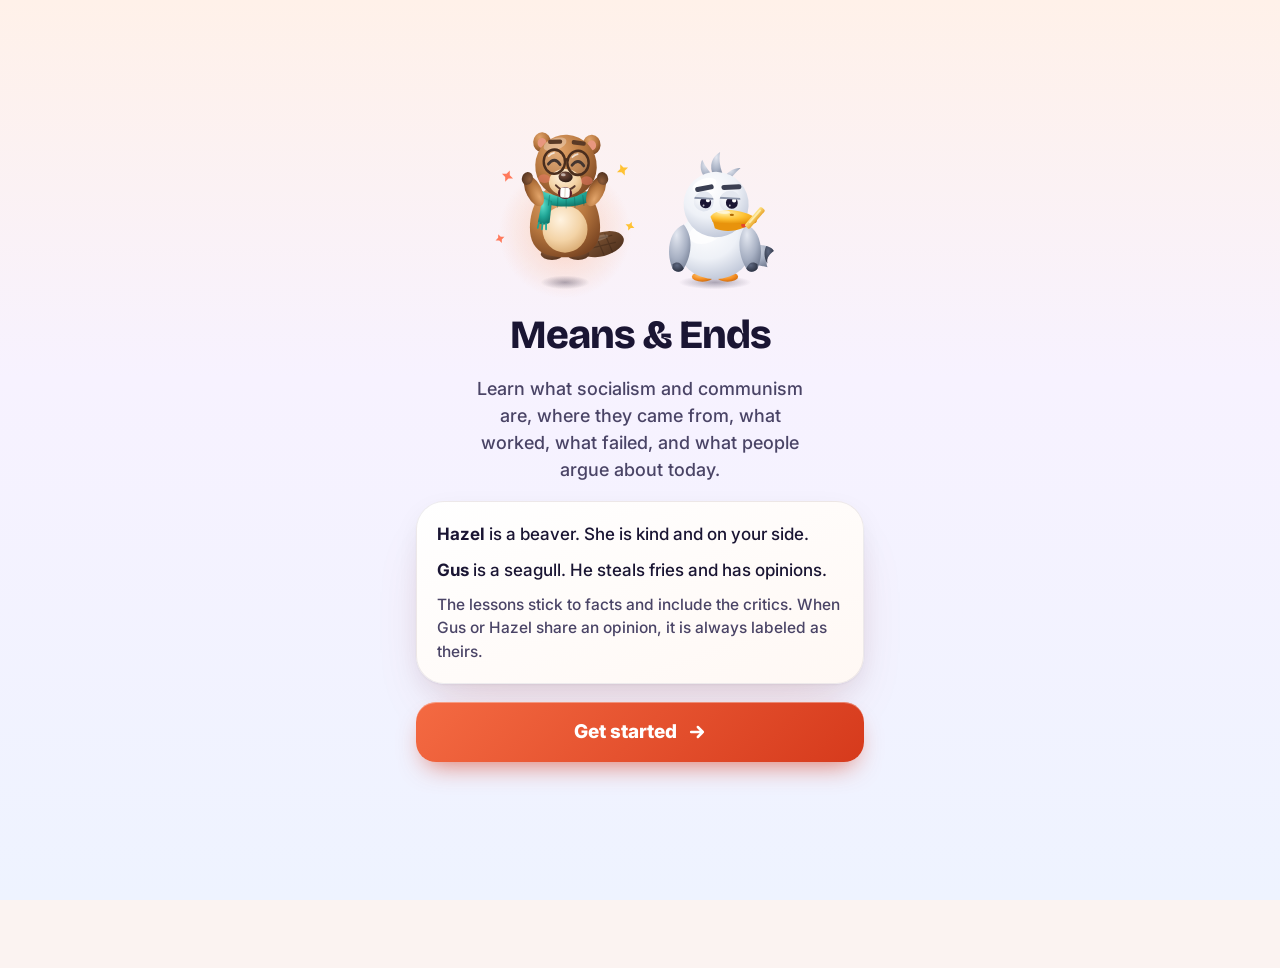
==== commit 08954e5b: "Add icons, manifest, reminders job and content check workflow Co-Authored-By: Claude Fable 5.2 <nore" ====
--- a/index.html
+++ b/index.html
@@ -269,7 +269,7 @@
 <nav class="nav" id="nav" aria-label="Main"></nav>
 <div id="ov" role="dialog" aria-label="Lesson"><canvas id="conf" aria-hidden="true"></canvas><div id="sroot" style="position:absolute;inset:0;z-index:1"></div></div>
 <noscript>Means &amp; Ends needs JavaScript turned on.</noscript>
-<script>window.ME_BUILD='1795675397';</script>
+<script>window.ME_BUILD='1795675489';</script>
 <script>
 /* Lesson content format.
    U({id, track, title, blurb, scene, lessons:[{t, sub, items:[[teach, question, {g, h}?], ...]}]})
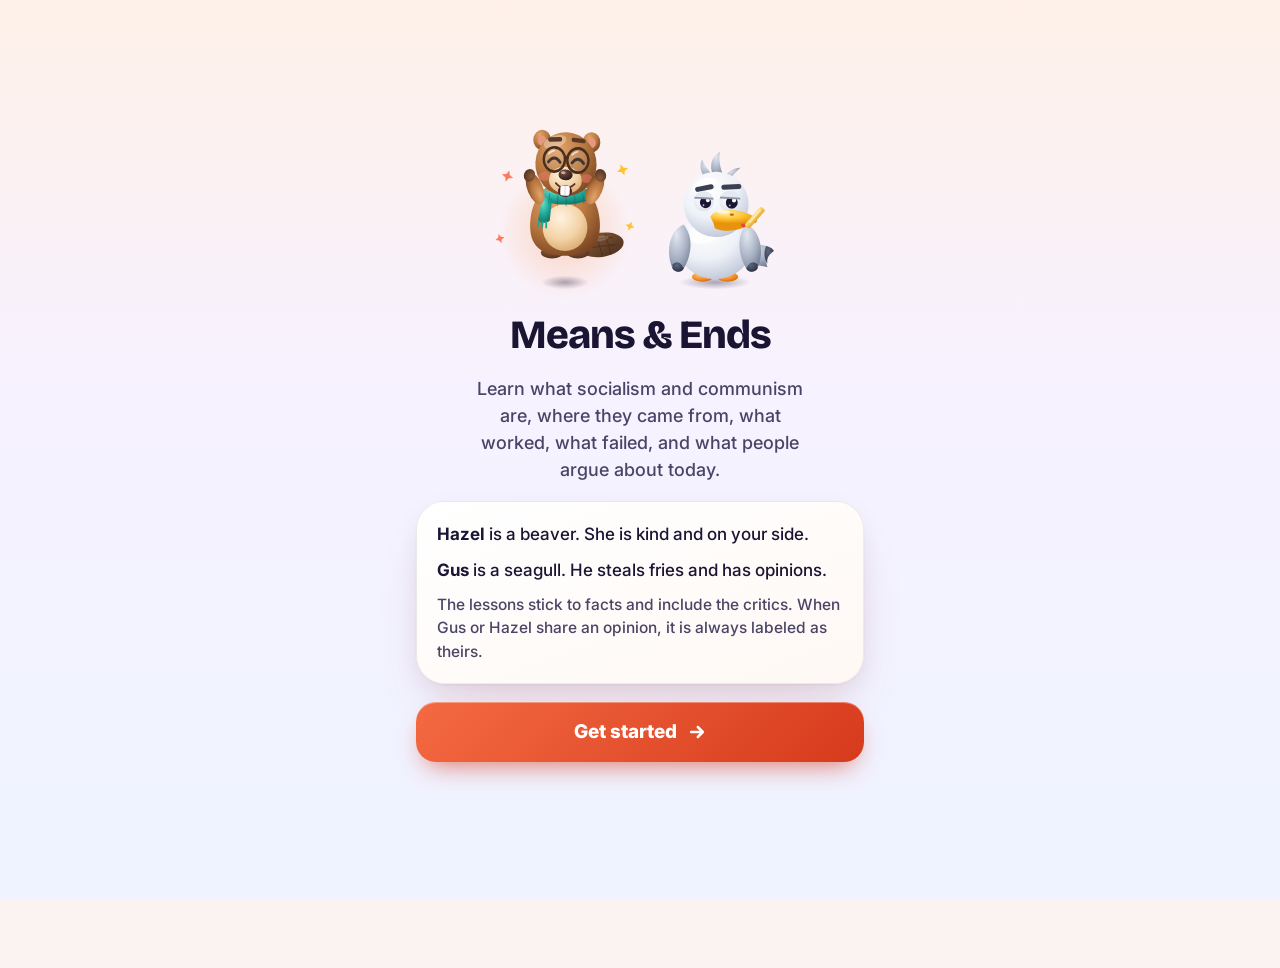
==== commit edceeb5e: "Reopen the Live Desk when its month changes Co-Authored-By: Claude Fable 5.2 <noreply@anthropic.com>" ====
--- a/index.html
+++ b/index.html
@@ -260,6 +260,7 @@
 @media (prefers-reduced-motion:reduce){*,*::before,*::after{animation:none!important;transition:none!important}}
 .center .bub{flex:none;max-width:340px;text-align:left}
 .stage{-webkit-mask-image:linear-gradient(180deg,transparent 0,#000 5%,#000 95%,transparent 100%);mask-image:linear-gradient(180deg,transparent 0,#000 5%,#000 95%,transparent 100%)}
+.pill{white-space:nowrap}
 
 </style>
 </head>
@@ -269,7 +270,7 @@
 <nav class="nav" id="nav" aria-label="Main"></nav>
 <div id="ov" role="dialog" aria-label="Lesson"><canvas id="conf" aria-hidden="true"></canvas><div id="sroot" style="position:absolute;inset:0;z-index:1"></div></div>
 <noscript>Means &amp; Ends needs JavaScript turned on.</noscript>
-<script>window.ME_BUILD='1795675489';</script>
+<script>window.ME_BUILD='1795676171';</script>
 <script>
 /* Lesson content format.
    U({id, track, title, blurb, scene, lessons:[{t, sub, items:[[teach, question, {g, h}?], ...]}]})
@@ -1576,7 +1577,10 @@
 let st;
 function fresh(){return {v:1,name:'',track:'g8',xp:0,days:{},goal:20,streak:0,lastDay:'',hearts:MAXH,heartAt:0,done:{},cp:{},srs:{},mistakes:[],theme:'auto',ob:false,lb:{joined:false,id:'',name:''},rem:{on:false,freq:'off',hour:19,id:'',key:''},right:0,wrong:0}}
 function load(){st=fresh();try{const o=JSON.parse(localStorage.getItem(KEY)||'null');if(o&&o.v===1){Object.assign(st,o);st.lb=Object.assign(fresh().lb,o.lb||{});st.rem=Object.assign(fresh().rem,o.rem||{})}}catch(e){}
- if(!TRACKS.some(t=>t.id===st.track))st.track='g8';st.mistakes=st.mistakes.filter(id=>QS[id])}
+ if(!TRACKS.some(t=>t.id===st.track))st.track='g8';
+ /* The Live Desk is rewritten each month: when its date stamp changes, it opens up to be played again. */
+ const lv=UNITS.find(u=>u.id==='live');if(lv&&st.liveStamp!==lv.stamp){Object.keys(st.done).forEach(k=>{if(k.indexOf('live/')===0)delete st.done[k]});delete st.cp.live;st.mistakes=st.mistakes.filter(id=>id.indexOf('live.')!==0);st.liveStamp=lv.stamp}
+st.mistakes=st.mistakes.filter(id=>QS[id])}
 function save(){try{localStorage.setItem(KEY,JSON.stringify(st))}catch(e){}lbPush();remPush()}
 function heartsTick(){if(st.hearts>=MAXH){st.heartAt=0;return}if(!st.heartAt)st.heartAt=Date.now();const n=Math.floor((Date.now()-st.heartAt)/HEART_MS);if(n>0){st.hearts=Math.min(MAXH,st.hearts+n);st.heartAt=st.hearts>=MAXH?0:st.heartAt+n*HEART_MS}}
 function loseHeart(){heartsTick();if(st.hearts>0){st.hearts--;if(!st.heartAt)st.heartAt=Date.now()}}
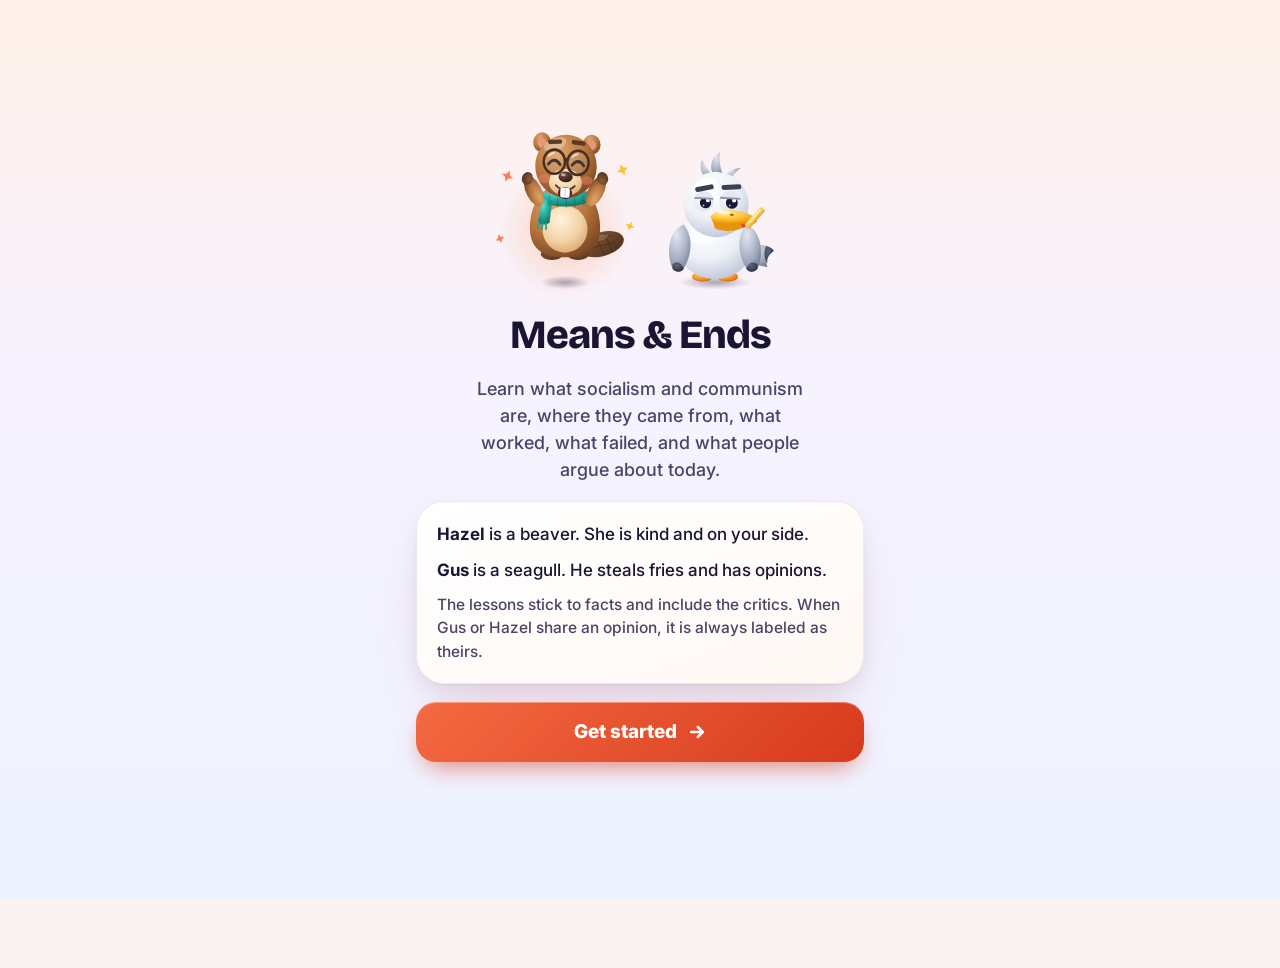
==== commit 2c0f6450: "Add the reminder public key Co-Authored-By: Claude Fable 5.2 <noreply@anthropic.com> Claude-Session:" ====
--- a/index.html
+++ b/index.html
@@ -270,7 +270,7 @@
 <nav class="nav" id="nav" aria-label="Main"></nav>
 <div id="ov" role="dialog" aria-label="Lesson"><canvas id="conf" aria-hidden="true"></canvas><div id="sroot" style="position:absolute;inset:0;z-index:1"></div></div>
 <noscript>Means &amp; Ends needs JavaScript turned on.</noscript>
-<script>window.ME_BUILD='1795676171';</script>
+<script>window.ME_BUILD='1795676468';</script>
 <script>
 /* Lesson content format.
    U({id, track, title, blurb, scene, lessons:[{t, sub, items:[[teach, question, {g, h}?], ...]}]})
@@ -1886,7 +1886,7 @@
  return h+'</div>'};
 
 /* ---------- play reminders (Web Push; settings stored in Firestore, sent by a scheduled job) ---------- */
-const VAPID_PUBLIC='';
+const VAPID_PUBLIC='BBe5bzDTiR64MOPG-xvZy33ZesxJ9fEImT2vc6nTfV1ljlb8Yb_C72pD3XrbXZLFuTAZD_eMiWSPABEHi1Q6_MY';
 const REM_FREQ=[['off','Off'],['daily','Daily'],['every2','Every 2 days'],['weekly','Weekly']];
 function remSupported(){return VAPID_PUBLIC.length>40&&lbOn()&&'serviceWorker' in navigator&&'PushManager' in window&&'Notification' in window&&window.isSecureContext}
 function isIOS(){return /iP(hone|ad|od)/.test(navigator.userAgent)||(navigator.platform==='MacIntel'&&navigator.maxTouchPoints>1)}
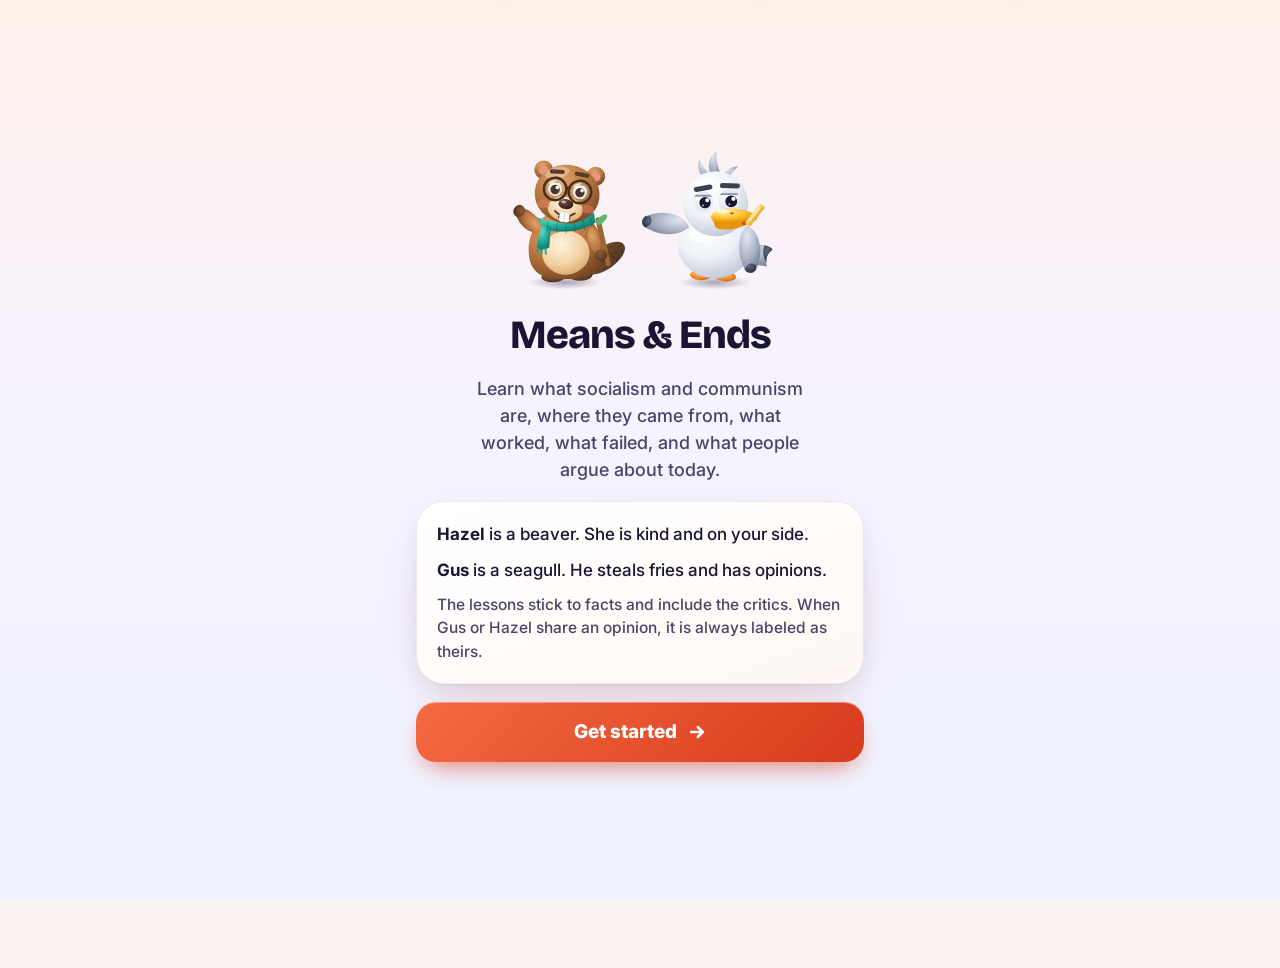
==== commit be4a25f1: "Fix Hazel's eye flicker at 30 fps and match the welcome screen mascots Co-Authored-By: Claude Fable " ====
--- a/index.html
+++ b/index.html
@@ -270,7 +270,7 @@
 <nav class="nav" id="nav" aria-label="Main"></nav>
 <div id="ov" role="dialog" aria-label="Lesson"><canvas id="conf" aria-hidden="true"></canvas><div id="sroot" style="position:absolute;inset:0;z-index:1"></div></div>
 <noscript>Means &amp; Ends needs JavaScript turned on.</noscript>
-<script>window.ME_BUILD='1795676468';</script>
+<script>window.ME_BUILD='1795678338';</script>
 <script>
 /* Lesson content format.
    U({id, track, title, blurb, scene, lessons:[{t, sub, items:[[teach, question, {g, h}?], ...]}]})
@@ -1419,7 +1419,7 @@
 const NAMES={gus:'Gus the seagull',hazel:'Hazel the beaver'};
 /* App-level pose names map onto each character's own acting. */
 const ALIAS={gus:{right:'cheer',wrong:'facepalm',comfort:'notcare'},hazel:{right:'cheer',wrong:'wince',comfort:'comfort'}};
-const SNAP={idle:.1,think:1,cheer:.27,facepalm:1.5,wince:.4,hyped:.2,notcare:1.5,comfort:1,dance:.25,hop:.2,sad:1};
+const SNAP={idle:.1,hello:.4,think:1,cheer:.27,facepalm:1.5,wince:.4,hyped:.2,notcare:1.5,comfort:1,dance:.25,hop:.2,sad:1};
 const SPRING={rootY:[520,24],squash:[700,13],pupX:[500,30],pupY:[500,30],lid:[700,40],flip:[260,22],palm:[220,17],happy:[900,60],heartY:[120,14]};
 const clamp=(v,a,b)=>Math.max(a,Math.min(b,v));
 
@@ -1429,6 +1429,7 @@
  if(who==='gus'){
   c={rootX:0,rootY:0,rot:0,spin:0,headRot:4*s(T*.7),headY:0,wingL:0,wingR:0,tail:0,pupX:[0,5,0,-5][Math.floor(T/2.2)%4],pupY:0,lid:.35,browL:-14,browR:6,browY:0,mouth:0,palm:0,flip:1,fry:1,shades:0,spark:0,squash:0,sweat:0};
   if(pose==='idle'){if(T%4.3<.25)c.wingR=-18;if(T%3.1<.2)c.tail=14;if(T%5.2<.5)c.mouth=.3*Math.abs(s(T*14))}
+  else if(pose==='hello'){c.rootY=-5*Math.abs(s(T*2.2));c.rot=3*s(T*1.1);c.headRot=-7+4*s(T*1.1);c.wingL=70+16*s(T*6);c.lid=.22;c.browL=-10;c.browR=-2;c.tail=10*s(T*4.4);c.mouth=T%4.4<.6?.3*Math.abs(s(T*14)):0}
   else if(pose==='think'){const lx=P.lookX||0,ly=P.lookY||0;c.rot=6*lx;c.headRot=12*lx;c.headY=4;c.pupX=6*lx;c.pupY=3+4*ly;c.lid=.12;c.browL=-16;c.browR=-2;c.browY=-3;c.wingR=-35+5*s(T*3)}
   else if(pose==='cheer'){hop(.9,.55,44);c.wingL=95+25*s(t*24);c.wingR=-150+18*s(t*12);c.lid=0;c.mouth=1;c.browY=-7;c.browL=-6;c.browR=-6;c.spark=.8;c.fry=0;c.headRot=-6;c.tail=18*s(t*20)}
   else if(pose==='facepalm'){const r=Math.min(1,t/1.2);c.palm=1;c.headRot=10;c.headY=6;c.lid=.62;c.pupX=4*Math.cos(t*5)*(1-r);c.pupY=-5;c.browL=-4;c.browR=4;c.browY=2;c.rot=-3;c.sweat=1;c.fry=0;c.squash=.04*s(t*3)}
@@ -1442,6 +1443,7 @@
  }else{
   c={rootX:0,rootY:0,rot:0,spin:0,headRot:3*s(T*.8),headY:0,armL:0,armR:0,tail:5*s(T*2),pupX:[0,4,0,-4][Math.floor(T/2.6)%4],pupY:0,lid:0,browL:-4,browR:-4,browY:0,mouth:0,smile:1,happy:0,stick:1,spark:0,squash:0,heart:0,heartY:0};
   if(pose==='idle'){if(T%5.5<.3)c.armR=-12}
+  else if(pose==='hello'){c.rootY=-5*Math.abs(s(T*2.2+1));c.rot=-3*s(T*1.1);c.headRot=6+4*s(T*1.1);c.armL=105+16*s(T*6);c.mouth=.35;c.browY=-3;c.tail=12*s(T*4.4)}
   else if(pose==='think'){const lx=P.lookX||0,ly=P.lookY||0;c.rot=6*lx;c.headRot=10*lx;c.headY=3;c.pupX=5*lx;c.pupY=2+3*ly;c.browL=-8;c.browR=2;c.browY=-2;c.armR=-55+4*s(T*3)}
   else if(pose==='cheer'){hop(.9,.55,40);c.armL=125+15*s(t*18);c.armR=-125-15*s(t*18);c.happy=1;c.mouth=1;c.browY=-5;c.spark=.8;c.stick=0;c.tail=20*s(t*18)}
   else if(pose==='wince'){if(t<.8){c.squash=.09;c.lid=.75;c.browL=-16;c.browR=-16;c.mouth=.4;c.smile=-1;c.rot=-4;c.armL=30;c.armR=-30;c.pupX=0}
@@ -1475,7 +1477,9 @@
  const tg=targets(this.who,pose,T-s.t0,T,this.opts());
  const pk=T-s.poke;if(pk>=0&&pk<.75){const a=Math.sin(Math.PI*pk/.75);tg.rootY=-32*a;tg.squash=-.06*a;tg.mouth=.8;tg.lid=0;if(this.who==='gus'){tg.spin=360*(pk/.75);tg.browY=-6}else{tg.happy=1;tg.armL=110*a;tg.armR=-110*a}}
  if(!s.ch)s.ch=Object.assign({},tg);
- for(const k in tg){if(k==='spin'){s.ch.spin=tg.spin;continue}const sp=SPRING[k]||[240,15];const x=s.ch[k]==null?tg[k]:s.ch[k];const v=s.vel[k]||0;const a=sp[0]*(tg[k]-x)-sp[1]*v;s.vel[k]=v+a*dt;s.ch[k]=x+s.vel[k]*dt}
+ /* small fixed sub-steps keep stiff springs stable when the screen runs at 30 frames a second */
+ const n=Math.ceil(dt/.006),h=dt/n;
+ for(const k in tg){if(k==='spin'){s.ch.spin=tg.spin;continue}const sp=SPRING[k]||[240,15];let x=s.ch[k]==null?tg[k]:s.ch[k],v=s.vel[k]||0;if(!isFinite(x)||!isFinite(v)){x=tg[k];v=0}for(let j=0;j<n;j++){v+=(sp[0]*(tg[k]-x)-sp[1]*v)*h;x+=v*h}s.vel[k]=v;s.ch[k]=x}
  this.draw(s.ch,true)};
 Inst.prototype.still=function(){const pose=this.pose();const tg=targets(this.who,pose,SNAP[pose]||.1,SNAP[pose]||.1,this.opts());tg.spin=0;this.draw(tg,false)};
 Inst.prototype.draw=function(c,live){
@@ -1738,7 +1742,7 @@
 /* ---------- onboarding ---------- */
 let obStep=0;
 function onboardHTML(){
- if(obStep===0)return '<div class="page" style="min-height:calc(100dvh - 60px);justify-content:center;text-align:center;align-items:center"><div class="duo">'+Mascots.html('hazel','cheer',150,'ob1')+Mascots.html('gus','idle',150,'ob2')+'</div><h1 style="font-size:40px">Means &amp; Ends</h1><p class="muted" style="font-size:18px;max-width:340px">Learn what socialism and communism are, where they came from, what worked, what failed, and what people argue about today.</p><div class="card" style="text-align:left;display:flex;flex-direction:column;gap:10px;width:100%"><p><b>Hazel</b> is a beaver. She is kind and on your side.</p><p><b>Gus</b> is a seagull. He steals fries and has opinions.</p><p class="muted" style="font-size:15.500px">The lessons stick to facts and include the critics. When Gus or Hazel share an opinion, it is always labeled as theirs.</p></div><button class="btn" data-a="ob-next">Get started'+ic('arrow',20)+'</button></div>';
+ if(obStep===0)return '<div class="page" style="min-height:calc(100dvh - 60px);justify-content:center;text-align:center;align-items:center"><div class="duo">'+Mascots.html('hazel','hello',150,'ob1')+Mascots.html('gus','hello',150,'ob2')+'</div><h1 style="font-size:40px">Means &amp; Ends</h1><p class="muted" style="font-size:18px;max-width:340px">Learn what socialism and communism are, where they came from, what worked, what failed, and what people argue about today.</p><div class="card" style="text-align:left;display:flex;flex-direction:column;gap:10px;width:100%"><p><b>Hazel</b> is a beaver. She is kind and on your side.</p><p><b>Gus</b> is a seagull. He steals fries and has opinions.</p><p class="muted" style="font-size:15.500px">The lessons stick to facts and include the critics. When Gus or Hazel share an opinion, it is always labeled as theirs.</p></div><button class="btn" data-a="ob-next">Get started'+ic('arrow',20)+'</button></div>';
  if(obStep===1)return '<div class="page"><div class="pagehead">'+Mascots.html('hazel','think',100,'ob1')+'<div><h1>Pick a starting level</h1><p class="muted">You can switch any time.</p></div></div>'+TRACKS.slice(0,4).map(t=>'<button class="trk'+(st.track===t.id?' on':'')+'" data-a="ob-track" data-t="'+t.id+'"><div><b>'+esc(t.name)+'</b><small>'+esc(t.sub)+'</small></div></button>').join('')+'<p class="muted" style="font-size:15px">New to all of this? Start with 8th grade. It assumes you know nothing yet, and that is fine.</p><button class="btn" data-a="ob-next">Next'+ic('arrow',20)+'</button></div>';
  return '<div class="page"><div class="pagehead">'+Mascots.html('gus','think',100,'ob2')+'<div><h1>Set a daily goal</h1><p class="muted">One lesson is about 15 XP.</p></div></div>'+[[10,'Easygoing','About one short lesson a day'],[20,'Steady','A lesson and a little practice'],[30,'Serious','Two lessons a day'],[50,'All in','Gus says: prove it']].map(g=>'<button class="trk'+(st.goal===g[0]?' on':'')+'" data-a="ob-goal" data-g="'+g[0]+'"><div><b>'+g[1]+' · '+g[0]+' XP</b><small>'+g[2]+'</small></div></button>').join('')+'<button class="btn" data-a="ob-done">Start learning'+ic('arrow',20)+'</button></div>'}
 
